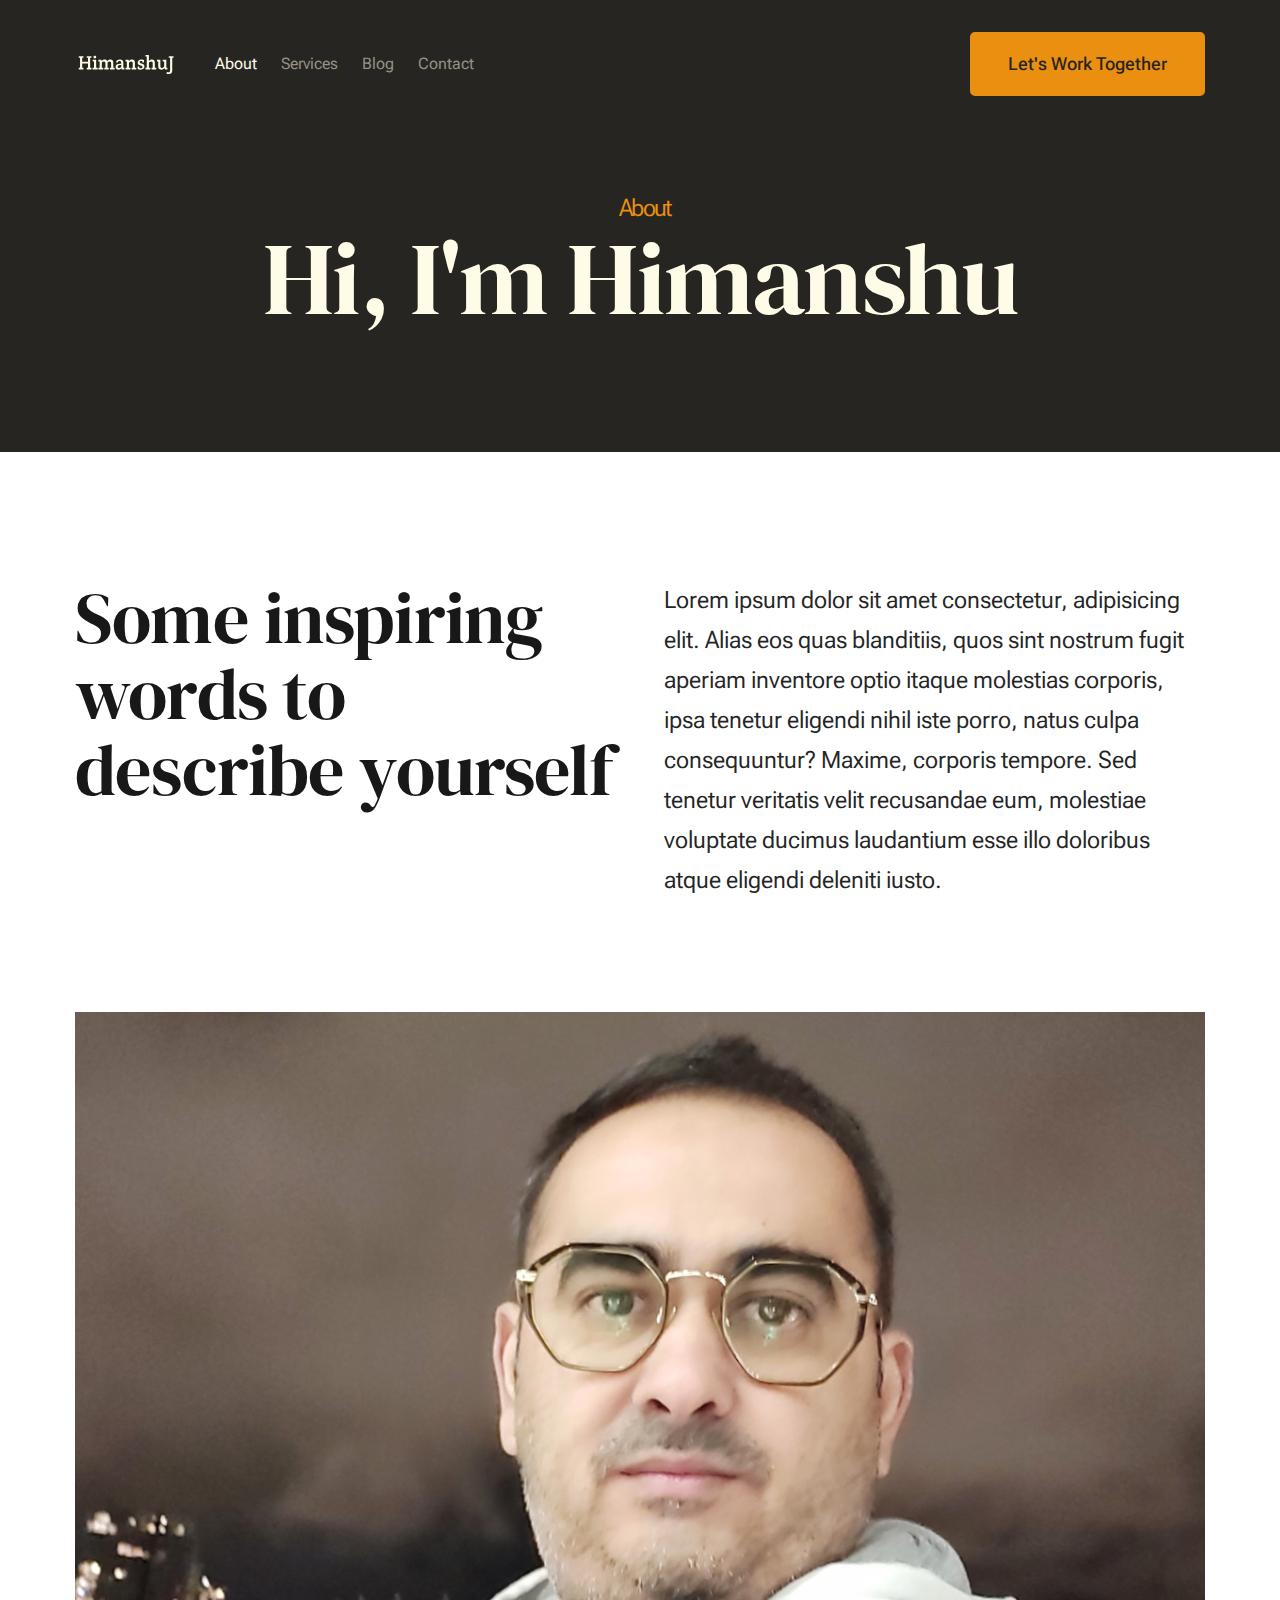
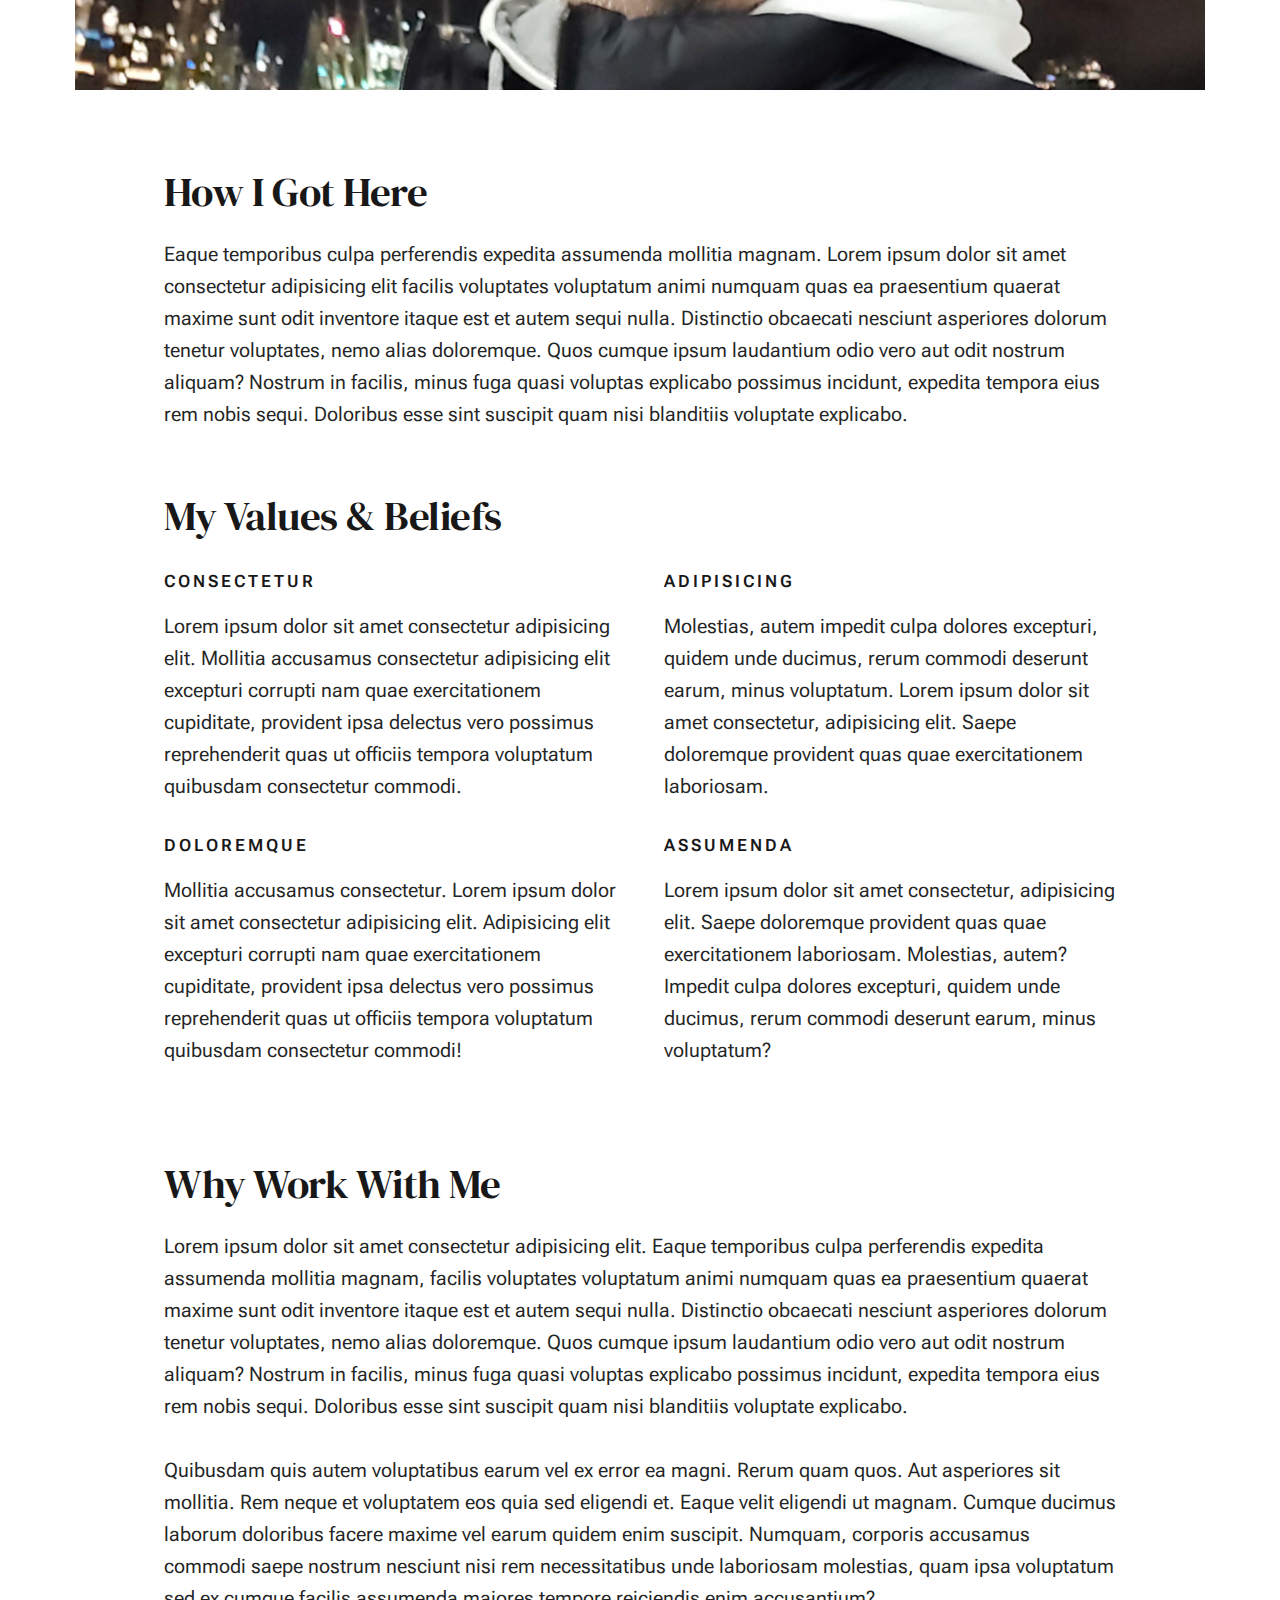
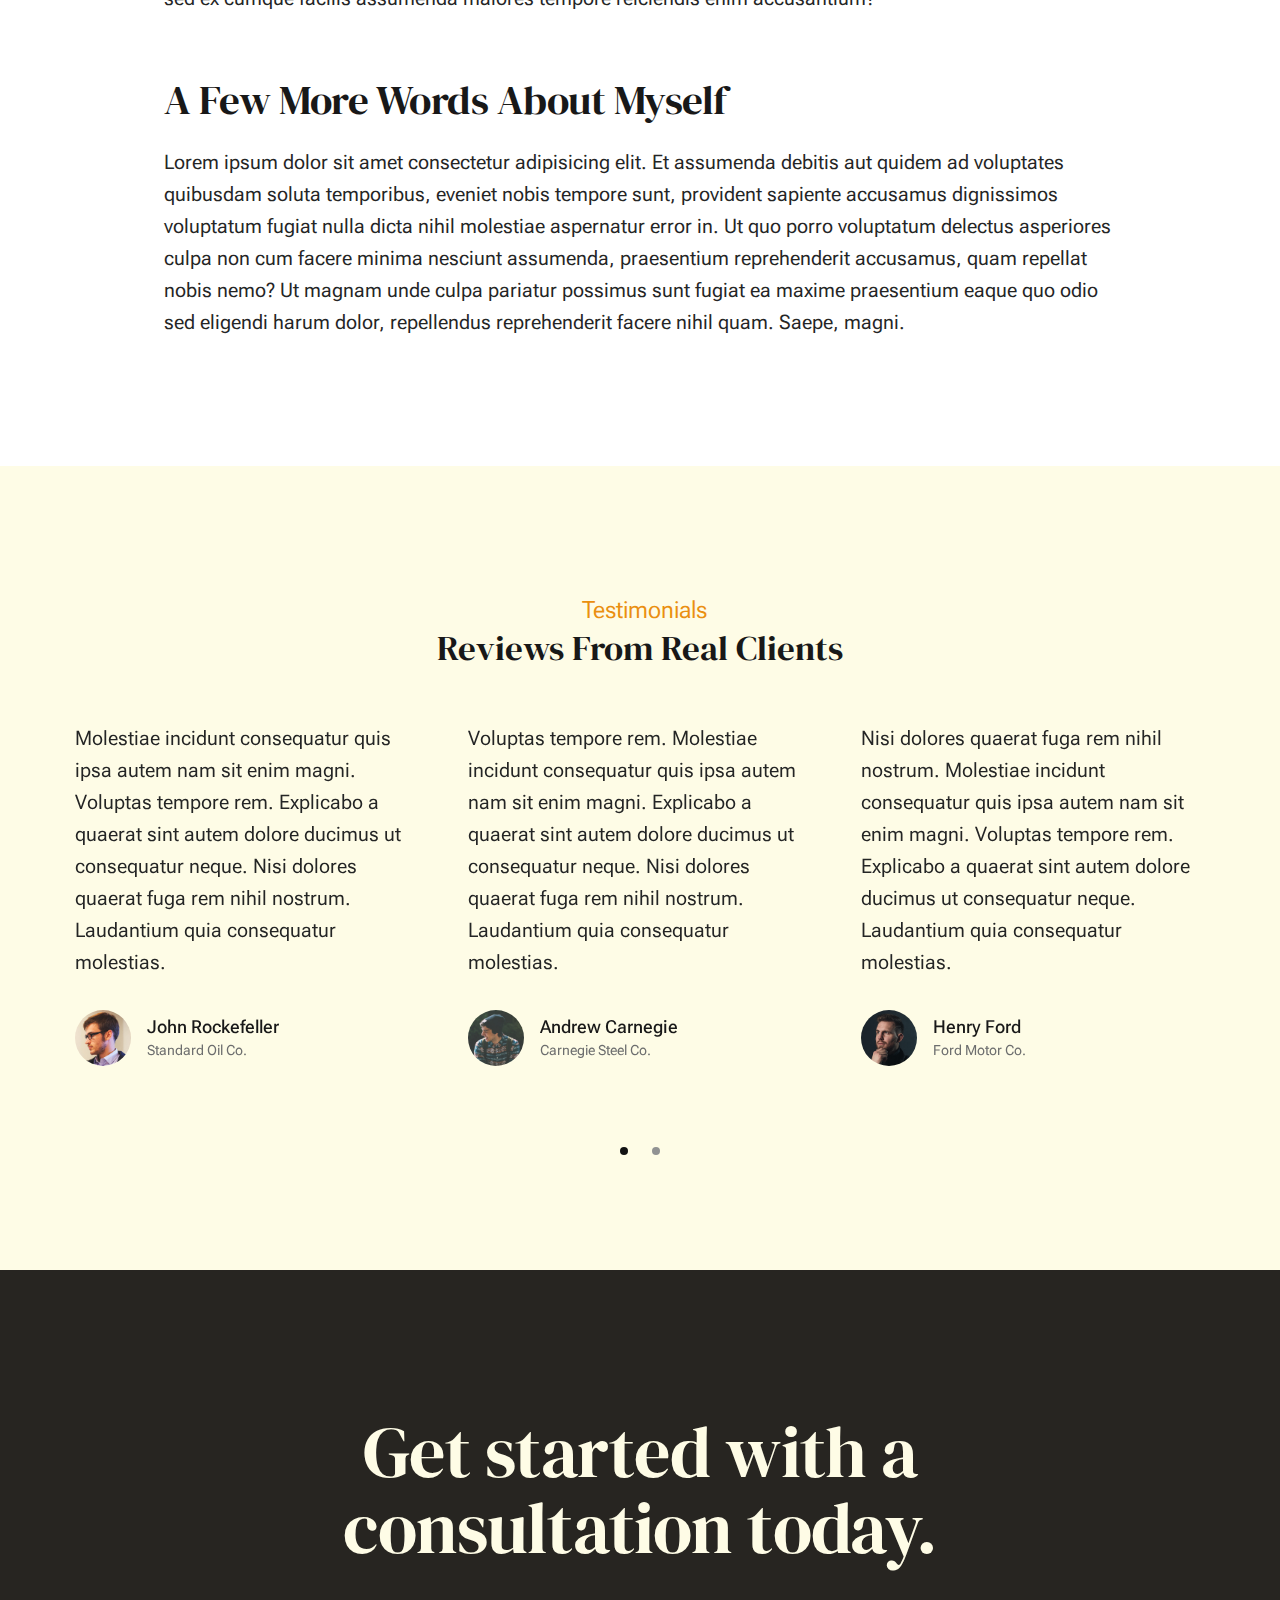
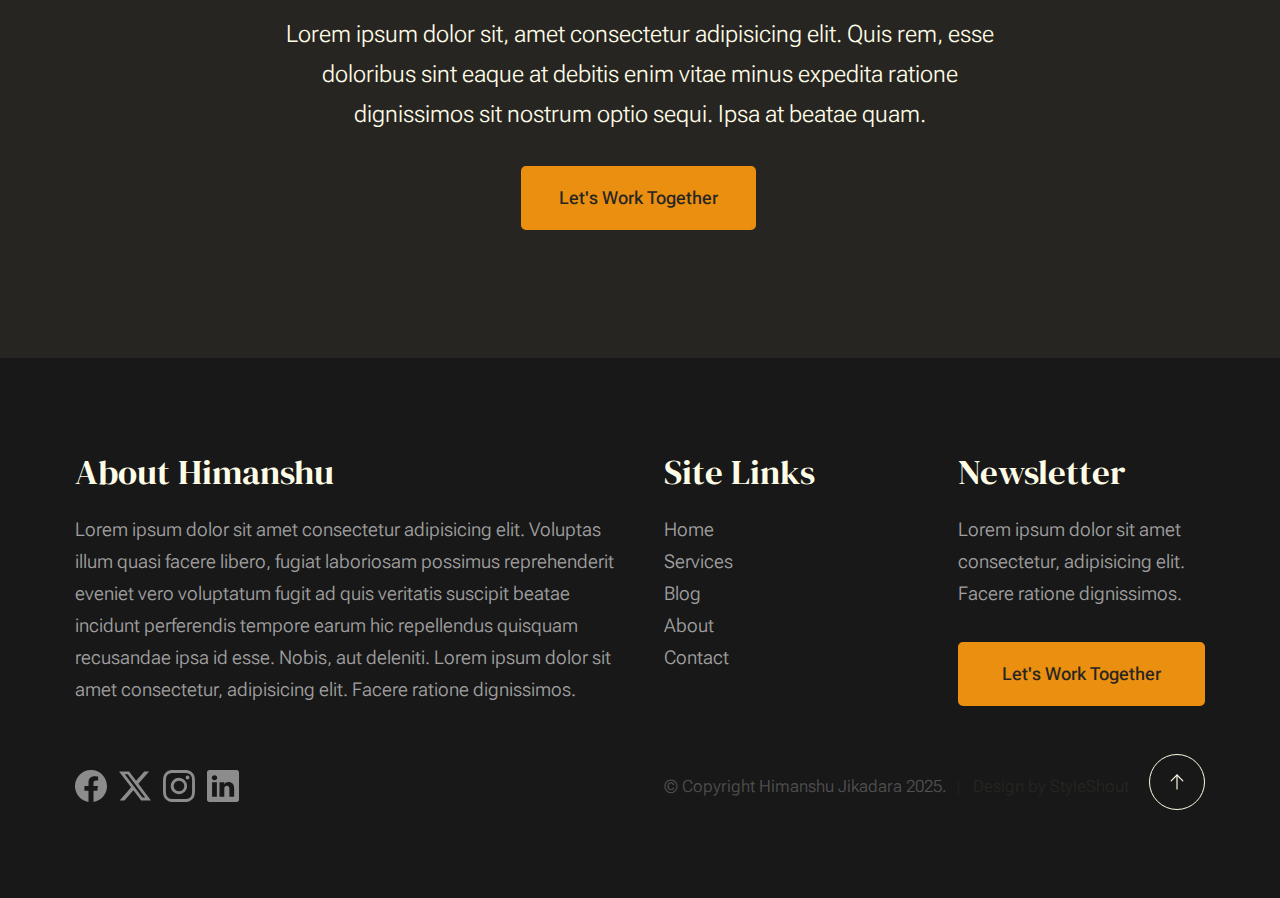
==== about.html @ 860e426c "Himanshu Jikadara Initial theme - Work in progress" ====
<!DOCTYPE html>
<html lang="en" class="no-js" >
<head>

    <!--- basic page needs
    ================================================== -->
    <meta charset="utf-8">
    <meta name="viewport" content="width=device-width, initial-scale=1">
    <title>About - Himanshu Jikadara</title>

    <script>
        document.documentElement.classList.remove('no-js');
        document.documentElement.classList.add('js');
    </script>

    <!-- CSS
    ================================================== -->
    <link rel="stylesheet" href="css/vendor.css">
    <link rel="stylesheet" href="css/styles.css">

    <!-- favicons
    ================================================== -->
    <link rel="apple-touch-icon" sizes="180x180" href="apple-touch-icon.png">
    <link rel="icon" type="image/png" sizes="32x32" href="favicon-32x32.png">
    <link rel="icon" type="image/png" sizes="16x16" href="favicon-16x16.png">
    <link rel="manifest" href="site.webmanifest">

</head>


<body id="top">


    <!-- preloader
    ================================================== -->
    <div id="preloader">
        <div id="loader" class="dots-fade">
            <div></div>
            <div></div>
            <div></div>
        </div>
    </div>


    <!-- page wrap
    ================================================== -->
    <div id="page" class="s-pagewrap">


        <!-- # site header 
        ================================================== -->
        <header class="s-header">

            <div class="row s-header__inner width-sixteen-col">

                <div class="s-header__block">
                    <div class="s-header__logo">
                        <a class="logo" href="index.html">
                            <img src="images/himanshuj-logo.svg" alt="Homepage">
                        </a>
                    </div>

                    <a class="s-header__menu-toggle" href="#0"><span>Menu</span></a>
                </div> <!-- end s-header__block -->

                <nav class="s-header__nav">
    
                    <ul class="s-header__menu-links">
                        <li class="current"><a href="about.html">About</a></li>
                        <li><a href="services.html">Services</a></li>
                        <li><a href="blog.html">Blog</a></li>
                        <li><a href="contact.html">Contact</a></li>
                    </ul> <!-- s-header__menu-links -->

                    <div class="s-header__contact">
                        <a href="contact.html" class="btn btn--primary s-header__contact-btn">Let's Work Together</a>                        
                    </div> <!-- s-header__contact -->
    
                </nav> <!-- end s-header__nav -->

            </div> <!-- end s-header__inner -->

        </header> <!-- end s-header -->


        <!-- # site main content
        ================================================== -->
        <section id="content" class="s-content">

               <section class="s-pageheader pageheader">
                    <div class="row">
                        <div class="column xl-12">
                            <h1 class="page-title">
                                <span class="page-title__small-type text-pretitle">About</span>
                                Hi, I'm Himanshu
                            </h1>
                            
                        </div>
                    </div>
               </section> <!-- end pageheader --> 

               <section class="s-pagecontent pagecontent">

                    <div class="row pageintro">
                        <div class="column xl-6 lg-12">
                            <h2 class="text-display-title">Some inspiring words to describe yourself</h2>
                        </div>
                        <div class="column xl-6 lg-12 u-flexitem-x-right">
                            <p class="lead">
                            Lorem ipsum dolor sit amet consectetur, adipisicing elit. Alias eos quas blanditiis, quos sint nostrum fugit aperiam 
                            inventore optio itaque molestias corporis, ipsa tenetur eligendi nihil iste porro, natus culpa consequuntur? Maxime, 
                            corporis tempore. Sed tenetur veritatis velit recusandae eum, molestiae voluptate ducimus laudantium esse illo 
                            doloribus atque eligendi deleniti iusto. 
                            </p>
                        </div>                       
                    </div> <!-- end pageintro -->   
                    
                    <div class="row pagemedia">
                        <d class="column xl-12">
                            <figure class="page-media">                                
                                <img src="images/thumbs/about/about-1200.jpg" 
                                     srcset="images/thumbs/about/about-2400.jpg 2400w, 
                                             images/thumbs/about/about-1200.jpg 1200w, 
                                             images/thumbs/about/about-600.jpg 600w" sizes="(max-width: 2400px) 100vw, 2400px" alt="">
                            </figure>
                        </d>
                    </div> <!-- end pagemedia -->

                    <div class="row width-narrower pagemain">
                        <div class="column xl-12"> 

                            <h2>How I Got Here</h2>
                            <p>
                            Eaque temporibus culpa perferendis expedita assumenda mollitia magnam. Lorem ipsum dolor sit amet consectetur adipisicing elit
                            facilis voluptates voluptatum animi numquam quas ea praesentium quaerat maxime sunt odit inventore itaque est et autem sequi nulla. 
                            Distinctio obcaecati nesciunt asperiores dolorum tenetur voluptates, nemo alias doloremque. Quos cumque ipsum laudantium odio vero 
                            aut odit nostrum aliquam? Nostrum in facilis, minus fuga quasi voluptas explicabo possimus incidunt, expedita tempora eius rem nobis sequi. 
                            Doloribus esse sint suscipit quam nisi blanditiis voluptate explicabo.
                            </p>

                            <h2 class="u-add-bottom">My Values & Beliefs</h2>

                            <div class="grid-list-items list-items">
                                <div class="grid-list-items__item list-items__item u-remove-bottom">
                                    <div class="list-items__item-header">
                                        <h6 class="list-items__item-small-title">Consectetur</h6>
                                    </div>
                                    <p>
                                    Lorem ipsum dolor sit amet consectetur adipisicing elit. Mollitia accusamus consectetur adipisicing elit excepturi corrupti 
                                    nam quae exercitationem cupiditate, provident ipsa delectus vero possimus reprehenderit quas ut officiis tempora voluptatum 
                                    quibusdam consectetur commodi.
                                    </p>
                                </div>
                                <div class="grid-list-items__item list-items__item u-remove-bottom">
                                    <div class="list-items__item-header">
                                        <h6 class="list-items__item-small-title">Adipisicing</h6>
                                    </div>
                                    <p> 
                                    Molestias, autem impedit culpa dolores excepturi, quidem unde ducimus, rerum commodi deserunt earum, minus voluptatum.
                                    Lorem ipsum dolor sit amet consectetur, adipisicing elit. Saepe doloremque provident quas quae exercitationem laboriosam.
                                    </p>
                                </div>
                                <div class="grid-list-items__item list-items__item u-remove-bottom">
                                    <div class="list-items__item-header">
                                        <h6 class="list-items__item-small-title">Doloremque</h6>
                                    </div>
                                    <p>
                                    Mollitia accusamus consectetur. Lorem ipsum dolor sit amet consectetur adipisicing elit. Adipisicing elit excepturi corrupti 
                                    nam quae exercitationem cupiditate, provident ipsa delectus vero possimus reprehenderit quas ut officiis tempora voluptatum 
                                    quibusdam consectetur commodi!
                                    </p>
                                </div>
                                <div class="grid-list-items__item list-items__item u-remove-bottom">
                                    <div class="list-items__item-header">
                                        <h6 class="list-items__item-small-title">Assumenda</h6>
                                    </div>
                                    <p>
                                    Lorem ipsum dolor sit amet consectetur, adipisicing elit. Saepe doloremque provident quas quae exercitationem laboriosam. 
                                    Molestias, autem? Impedit culpa dolores excepturi, quidem unde ducimus, rerum commodi deserunt earum, minus voluptatum?
                                    </p>
                                </div>
                            </div> <!--grid-list-items -->

                            <h2>Why Work With Me</h2>
                            <p>
                            Lorem ipsum dolor sit amet consectetur adipisicing elit. Eaque temporibus culpa perferendis expedita assumenda mollitia magnam, 
                            facilis voluptates voluptatum animi numquam quas ea praesentium quaerat maxime sunt odit inventore itaque est et autem sequi nulla. 
                            Distinctio obcaecati nesciunt asperiores dolorum tenetur voluptates, nemo alias doloremque. Quos cumque ipsum laudantium odio vero aut 
                            odit nostrum aliquam? Nostrum in facilis, minus fuga quasi voluptas explicabo possimus incidunt, expedita tempora eius rem nobis sequi. 
                            Doloribus esse sint suscipit quam nisi blanditiis voluptate explicabo.
                            </p>

                            <p>
                            Quibusdam quis autem voluptatibus earum vel ex error ea magni. Rerum quam quos. Aut asperiores sit mollitia. Rem neque et voluptatem 
                            eos quia sed eligendi et. Eaque velit eligendi ut magnam. Cumque ducimus laborum doloribus facere maxime vel earum quidem enim suscipit. 
                            Numquam, corporis accusamus commodi saepe nostrum nesciunt nisi rem necessitatibus unde laboriosam molestias, quam ipsa voluptatum sed 
                            ex cumque facilis assumenda maiores tempore reiciendis enim accusantium?
                            </p>                   

                            <h2>A Few More Words About Myself</h2>
                            <p>
                            Lorem ipsum dolor sit amet consectetur adipisicing elit. Et assumenda debitis aut quidem ad voluptates quibusdam soluta temporibus, 
                            eveniet nobis tempore sunt, provident sapiente accusamus dignissimos voluptatum fugiat nulla dicta nihil molestiae aspernatur error in. 
                            Ut quo porro voluptatum delectus asperiores culpa non cum facere minima nesciunt assumenda, praesentium reprehenderit accusamus, quam 
                            repellat nobis nemo? Ut magnam unde culpa pariatur possimus sunt fugiat ea maxime praesentium eaque quo odio sed eligendi harum dolor, 
                            repellendus reprehenderit facere nihil quam. Saepe, magni.
                            </p>

                        </div> <!-- end grid-block-->
                    </div> <!-- end pagemain -->

               </section> <!-- pagecontent -->

               <section class="s-testimonials">

                    <div class="s-testimonials__header row row-x-center text-center">
                        <div class="column xl-8 lg-12">
        
                            <p class="text-pretitle">
                            Testimonials
                            </p>
                            <h3>
                            Reviews From Real Clients
                            </h3>                        
        
                        </div>
                    </div> <!--end s-testimonials__header -->

                    <div class="row s-testimonials__content">
                        <div class="column xl-12 testimonials">

                            <div class="swiper-container testimonials__slider page-slider">

                                <div class="swiper-wrapper">
                                    <div class="testimonials__slide swiper-slide">
                                        <p>
                                        Molestiae incidunt consequatur quis ipsa autem nam sit enim magni. Voluptas tempore rem. 
                                        Explicabo a quaerat sint autem dolore ducimus ut consequatur neque. Nisi dolores quaerat fuga rem nihil nostrum.
                                        Laudantium quia consequatur molestias.
                                        </p>
                                        <div class="testimonials__author">
                                            <img src="images/avatars/user-01.jpg" alt="Author image" class="testimonials__avatar">
                                            <cite class="testimonials__cite">
                                                <strong>John Rockefeller</strong>
                                                <span>Standard Oil Co.</span>
                                            </cite>
                                        </div>
                                    </div>
                                    <div class="testimonials__slide swiper-slide">
                                        <p>
                                        Voluptas tempore rem. Molestiae incidunt consequatur quis ipsa autem nam sit enim magni. 
                                        Explicabo a quaerat sint autem dolore ducimus ut consequatur neque. Nisi dolores quaerat fuga rem nihil nostrum.
                                        Laudantium quia consequatur molestias.
                                        </p>
                                        <div class="testimonials__author">
                                            <img src="images/avatars/user-04.jpg" alt="Author image" class="testimonials__avatar">
                                            <cite class="testimonials__cite">
                                                <strong>Andrew Carnegie</strong>
                                                <span>Carnegie Steel Co.</span>
                                            </cite>
                                        </div>
                                    </div>
                                    <div class="testimonials__slide swiper-slide">
                                        <p>
                                        Nisi dolores quaerat fuga rem nihil nostrum. Molestiae incidunt consequatur quis ipsa autem nam sit enim magni. 
                                        Voluptas tempore rem. Explicabo a quaerat sint autem dolore ducimus ut consequatur neque. 
                                        Laudantium quia consequatur molestias.
                                        </p>
                                        <div class="testimonials__author">
                                            <img src="images/avatars/user-06.jpg" alt="Author image" class="testimonials__avatar">
                                            <cite class="testimonials__cite">
                                                <strong>Henry Ford</strong>
                                                <span>Ford Motor Co.</span>
                                            </cite>
                                        </div>
                                    </div>
                                    <div class="testimonials__slide swiper-slide">
                                        <p>
                                        Molestiae incidunt consequatur quis ipsa autem nam sit enim magni. Voluptas tempore rem. 
                                        Explicabo a quaerat sint autem dolore ducimus ut consequatur neque. Nisi dolores quaerat fuga rem nihil nostrum.
                                        Laudantium quia consequatur molestias.
                                        </p>
                                        <div class="testimonials__author">
                                            <img src="images/avatars/user-02.jpg" alt="Author image" class="testimonials__avatar">
                                            <cite class="testimonials__cite">
                                                <strong>John Morgan</strong>
                                                <span>JP Morgan & Co.</span>
                                            </cite>
                                        </div>
                                    </div> 
                                </div> <!-- end swiper-wrapper --> 

                                <div class="swiper-pagination"></div>

                            </div> <!--end testimonials__slider --> 

                        </div> <!-- testimonials -->
                    </div> <!--end s-testimonials__content -->

               </section> <!-- end s-testimonials -->

        </section> <!-- s-content-->

        <!-- # cta
        ================================================== -->
        <section id="cta" class="s-cta">

            <div class="row row-x-center text-center">
                <div class="column xl-8 lg-12">

                    <div class="s-cta__content">
                        <h2 class="text-display-title">
                        Get started with a consultation today.
                        </h2>
                        <p class="lead">
                        Lorem ipsum dolor sit, amet consectetur adipisicing elit. Quis rem, esse doloribus sint eaque at debitis enim vitae minus expedita ratione dignissimos sit nostrum optio sequi. Ipsa at beatae quam.
                        </p>
                        <a href="contact.html" class="btn btn--primary">Let's Work Together</a>
                    </div>

                </div>
            </div>

        </section> <!-- end s-cta -->


        <!-- # footer 
        ================================================== -->
        <footer class="s-footer">
            <div class="row s-footer__content">
                <div class="column xl-6 lg-6 md-12 s-footer__block s-footer__about">                    
                    <h3>About Himanshu</h3>
                    <p>
                    Lorem ipsum dolor sit amet consectetur adipisicing elit. Voluptas illum quasi facere libero, 
                    fugiat laboriosam possimus reprehenderit eveniet vero voluptatum fugit ad quis veritatis suscipit beatae 
                    incidunt perferendis tempore earum hic repellendus quisquam recusandae ipsa id esse. Nobis, aut deleniti.
                    Lorem ipsum dolor sit amet consectetur, adipisicing elit. Facere ratione dignissimos.
                    </p>               
                </div>                
                <div class="column xl-3 lg-6 md-12 s-footer__block s-footer__site-links">
                    <h3>Site Links</h3>
                    <ul class="link-list">
                        <li><a href="index.html">Home</a></li>
                        <li><a href="services.html">Services</a></li>
                        <li><a href="blog.html">Blog</a></li>
                        <li><a href="about.html">About</a></li>
                        <li><a href="contact.html">Contact</a></li>
                        
                    </ul>
                </div>
                <div class="column xl-3 lg-6 md-12 tab-12 s-footer__block s-footer__newsletter">
                    <h3>Newsletter</h3>

                    <p>
                    Lorem ipsum dolor sit amet consectetur, adipisicing elit. Facere ratione dignissimos.
                    </p>

                    <div class="subscribe-form">
                        <a target="_blank" class="btn btn--primary btn--big u-fullwidth">Let's Work Together</a>
                        <div class="mc-status"></div>
                    </div>
                </div>
            </div>    
            
            <div class="row s-footer__bottom">
                <div class="column xl-6 lg-12">
                    <ul class="s-footer__social social-list">
                        <li>
                            <a href="#0">
                                <svg xmlns="http://www.w3.org/2000/svg" width="24" height="24" viewBox="0 0 16 16" style="fill:rgba(0, 0, 0, 1);"><path d="M16 8.049c0-4.446-3.582-8.05-8-8.05C3.58 0-.002 3.603-.002 8.05c0 4.017 2.926 7.347 6.75 7.951v-5.625h-2.03V8.05H6.75V6.275c0-2.017 1.195-3.131 3.022-3.131.876 0 1.791.157 1.791.157v1.98h-1.009c-.993 0-1.303.621-1.303 1.258v1.51h2.218l-.354 2.326H9.25V16c3.824-.604 6.75-3.934 6.75-7.951"></path></svg>
                                <span class="u-screen-reader-text">Facebook</span>
                            </a>
                        </li>
                        <li>
                            <a href="#0">
                                <svg xmlns="http://www.w3.org/2000/svg" width="24" height="24" viewBox="0 0 16 16" style="fill:rgba(0, 0, 0, 1);"><path d="M12.6.75h2.454l-5.36 6.142L16 15.25h-4.937l-3.867-5.07-4.425 5.07H.316l5.733-6.57L0 .75h5.063l3.495 4.633L12.601.75Zm-.86 13.028h1.36L4.323 2.145H2.865z"></path></svg>
                                <span class="u-screen-reader-text">X</span>
                            </a>
                        </li>
                        <li>
                            <a href="#0">
                                <svg xmlns="http://www.w3.org/2000/svg" width="24" height="24" viewBox="0 0 16 16" style="fill:rgba(0, 0, 0, 1);"><path d="M8 0C5.829 0 5.556.01 4.703.048 3.85.088 3.269.222 2.76.42a3.9 3.9 0 0 0-1.417.923A3.9 3.9 0 0 0 .42 2.76C.222 3.268.087 3.85.048 4.7.01 5.555 0 5.827 0 8.001c0 2.172.01 2.444.048 3.297.04.852.174 1.433.372 1.942.205.526.478.972.923 1.417.444.445.89.719 1.416.923.51.198 1.09.333 1.942.372C5.555 15.99 5.827 16 8 16s2.444-.01 3.298-.048c.851-.04 1.434-.174 1.943-.372a3.9 3.9 0 0 0 1.416-.923c.445-.445.718-.891.923-1.417.197-.509.332-1.09.372-1.942C15.99 10.445 16 10.173 16 8s-.01-2.445-.048-3.299c-.04-.851-.175-1.433-.372-1.941a3.9 3.9 0 0 0-.923-1.417A3.9 3.9 0 0 0 13.24.42c-.51-.198-1.092-.333-1.943-.372C10.443.01 10.172 0 7.998 0zm-.717 1.442h.718c2.136 0 2.389.007 3.232.046.78.035 1.204.166 1.486.275.373.145.64.319.92.599s.453.546.598.92c.11.281.24.705.275 1.485.039.843.047 1.096.047 3.231s-.008 2.389-.047 3.232c-.035.78-.166 1.203-.275 1.485a2.5 2.5 0 0 1-.599.919c-.28.28-.546.453-.92.598-.28.11-.704.24-1.485.276-.843.038-1.096.047-3.232.047s-2.39-.009-3.233-.047c-.78-.036-1.203-.166-1.485-.276a2.5 2.5 0 0 1-.92-.598 2.5 2.5 0 0 1-.6-.92c-.109-.281-.24-.705-.275-1.485-.038-.843-.046-1.096-.046-3.233s.008-2.388.046-3.231c.036-.78.166-1.204.276-1.486.145-.373.319-.64.599-.92s.546-.453.92-.598c.282-.11.705-.24 1.485-.276.738-.034 1.024-.044 2.515-.045zm4.988 1.328a.96.96 0 1 0 0 1.92.96.96 0 0 0 0-1.92m-4.27 1.122a4.109 4.109 0 1 0 0 8.217 4.109 4.109 0 0 0 0-8.217m0 1.441a2.667 2.667 0 1 1 0 5.334 2.667 2.667 0 0 1 0-5.334"></path></svg>
                                <span class="u-screen-reader-text">Instagram</span>
                            </a>
                        </li>
                        <li>
                            <a href="#0">
                                <svg xmlns="http://www.w3.org/2000/svg" width="24" height="24" viewBox="0 0 16 16" style="fill: rgba(0, 0, 0, 1);"><path d="M0 1.146C0 .513.526 0 1.175 0h13.65C15.474 0 16 .513 16 1.146v13.708c0 .633-.526 1.146-1.175 1.146H1.175C.526 16 0 15.487 0 14.854zm4.943 12.248V6.169H2.542v7.225zm-1.2-8.212c.837 0 1.358-.554 1.358-1.248-.015-.709-.52-1.248-1.342-1.248S2.4 3.226 2.4 3.934c0 .694.521 1.248 1.327 1.248zm4.908 8.212V9.359c0-.216.016-.432.08-.586.173-.431.568-.878 1.232-.878.869 0 1.216.662 1.216 1.634v3.865h2.401V9.25c0-2.22-1.184-3.252-2.764-3.252-1.274 0-1.845.7-2.165 1.193v.025h-.016l.016-.025V6.169h-2.4c.03.678 0 7.225 0 7.225z"></path></svg>
                                <span class="u-screen-reader-text">LinkedIn</span>
                            </a>
                        </li>
                    </ul> <!-- end s-footer__social -->
                </div>
                <div class="column xl-6 lg-12">
                    <p class="ss-copyright">
                        <span>© Copyright Himanshu Jikadara 2025.</span> 
                        <span class="copyright">Design by <a target="_blank" href="https://www.styleshout.com/">StyleShout</a></span>
                    </p>
                </div>

                <div class="ss-go-top">
                    <a class="smoothscroll" title="Back to Top" href="#top">
                        <svg xmlns="http://www.w3.org/2000/svg" viewBox="0 0 24 24" width="36" height="36" fill="none" stroke="#ffffff" stroke-width="1" stroke-linecap="round" stroke-linejoin="round">&lt;!--!  Atomicons Free 1.00 by @atisalab License - https://atomicons.com/license/ (Icons: CC BY 4.0) Copyright 2021 Atomicons --&gt;<polyline points="17 11 12 6 7 11"></polyline><line x1="12" y1="18" x2="12" y2="6"></line></svg>
                    </a>
                </div> <!-- end ss-go-top -->
            </div>
            
        </footer> <!-- end s-footer -->

    </div> <!-- end page-wrap -->

    <!-- Java Script
    ================================================== -->
    <script src="js/plugins.js"></script>
    <script src="js/main.js"></script>

</body>
</html>
---- css/vendor.css ----
/* ===================================================================
 * Monica Third-party Stylesheets
 * Template Ver. 1.0.0
 * 12-13-2022
 * -------------------------------------------------------------------
 *
 * TOC:
 * # PrismJS
 * # Swiper
 *
 * ------------------------------------------------------------------- */


/* ===================================================================
 * # PrismJS 1.20.0
 *   https://prismjs.com/download.html#themes=prism-okaidia&languages=markup+css+clike+javascript+markup-templating+php 
 *   
 *   okaidia theme for JavaScript, CSS and HTML
 *   Loosely based on Monokai textmate theme by http://www.monokai.nl/
 *   @author ocodia
 * ------------------------------------------------------------------- */
code[class*=language-],
pre[class*=language-] {
  color          : #f8f8f2;
  background     : none;
  text-shadow    : 0 1px rgba(0, 0, 0, 0.3);
  font-family    : var(--font-mono);
  font-size      : calc(var(--text-size) * 0.9444);
  text-align     : left;
  white-space    : pre;
  word-spacing   : normal;
  word-break     : normal;
  word-wrap      : normal;
  line-height    : var(--vspace-1);
  -moz-tab-size  : 4;
  -o-tab-size    : 4;
  tab-size       : 4;
  -webkit-hyphens: none;
  -ms-hyphens    : none;
  hyphens        : none;
}

/* Code blocks */
pre[class*=language-] {
  padding : var(--vspace-0_5) 0 var(--vspace-1);
  margin  : var(--vspace-1) 0;
  overflow: auto;
}

:not(pre)>code[class*=language-],
pre[class*=language-] {
  background: #272822;
}

/* Inline code */
:not(pre)>code[class*=language-] {
  padding    : 0.1em;
  white-space: normal;
}

.token.comment,
.token.prolog,
.token.doctype,
.token.cdata {
  color: slategray;
}

.token.punctuation {
  color: #f8f8f2;
}

.token.namespace {
  opacity: 0.7;
}

.token.property,
.token.tag,
.token.constant,
.token.symbol,
.token.deleted {
  color: #f92672;
}

.token.boolean,
.token.number {
  color: #ae81ff;
}

.token.selector,
.token.attr-name,
.token.string,
.token.char,
.token.builtin,
.token.inserted {
  color: #a6e22e;
}

.token.operator,
.token.entity,
.token.url,
.language-css .token.string,
.style .token.string,
.token.variable {
  color: #f8f8f2;
}

.token.atrule,
.token.attr-value,
.token.function,
.token.class-name {
  color: #e6db74;
}

.token.keyword {
  color: #66d9ef;
}

.token.regex,
.token.important {
  color: #fd971f;
}

.token.important,
.token.bold {
  font-weight: bold;
}

.token.italic {
  font-style: italic;
}

.token.entity {
  cursor: help;
}



/* ===================================================================
 * # Swiper 6.4.5
 *   Most modern mobile touch slider and framework with hardware accelerated transitions
 *   https://swiperjs.com
 *
 *   Copyright 2014-2020 Vladimir Kharlampidi
 *
 *   Released under the MIT License
 *
 *   Released on: December 18, 2020
 * ------------------------------------------------------------------- */
@font-face {
  font-family: "swiper-icons";
  src        : url("data:application/font-woff;charset=utf-8;base64, [base64]//wADZ2x5ZgAAAywAAADMAAAD2MHtryVoZWFkAAABbAAAADAAAAA2E2+eoWhoZWEAAAGcAAAAHwAAACQC9gDzaG10eAAAAigAAAAZAAAArgJkABFsb2NhAAAC0AAAAFoAAABaFQAUGG1heHAAAAG8AAAAHwAAACAAcABAbmFtZQAAA/gAAAE5AAACXvFdBwlwb3N0AAAFNAAAAGIAAACE5s74hXjaY2BkYGAAYpf5Hu/j+W2+MnAzMYDAzaX6QjD6/4//Bxj5GA8AuRwMYGkAPywL13jaY2BkYGA88P8Agx4j+/8fQDYfA1AEBWgDAIB2BOoAeNpjYGRgYNBh4GdgYgABEMnIABJzYNADCQAACWgAsQB42mNgYfzCOIGBlYGB0YcxjYGBwR1Kf2WQZGhhYGBiYGVmgAFGBiQQkOaawtDAoMBQxXjg/wEGPcYDDA4wNUA2CCgwsAAAO4EL6gAAeNpj2M0gyAACqxgGNWBkZ2D4/wMA+xkDdgAAAHjaY2BgYGaAYBkGRgYQiAHyGMF8FgYHIM3DwMHABGQrMOgyWDLEM1T9/w8UBfEMgLzE////P/5//f/V/xv+r4eaAAeMbAxwIUYmIMHEgKYAYjUcsDAwsLKxc3BycfPw8jEQA/[base64]/uznmfPFBNODM2K7MTQ45YEAZqGP81AmGGcF3iPqOop0r1SPTaTbVkfUe4HXj97wYE+yNwWYxwWu4v1ugWHgo3S1XdZEVqWM7ET0cfnLGxWfkgR42o2PvWrDMBSFj/IHLaF0zKjRgdiVMwScNRAoWUoH78Y2icB/yIY09An6AH2Bdu/UB+yxopYshQiEvnvu0dURgDt8QeC8PDw7Fpji3fEA4z/PEJ6YOB5hKh4dj3EvXhxPqH/SKUY3rJ7srZ4FZnh1PMAtPhwP6fl2PMJMPDgeQ4rY8YT6Gzao0eAEA409DuggmTnFnOcSCiEiLMgxCiTI6Cq5DZUd3Qmp10vO0LaLTd2cjN4fOumlc7lUYbSQcZFkutRG7g6JKZKy0RmdLY680CDnEJ+UMkpFFe1RN7nxdVpXrC4aTtnaurOnYercZg2YVmLN/d/gczfEimrE/fs/bOuq29Zmn8tloORaXgZgGa78yO9/cnXm2BpaGvq25Dv9S4E9+5SIc9PqupJKhYFSSl47+Qcr1mYNAAAAeNptw0cKwkAAAMDZJA8Q7OUJvkLsPfZ6zFVERPy8qHh2YER+3i/BP83vIBLLySsoKimrqKqpa2hp6+jq6RsYGhmbmJqZSy0sraxtbO3sHRydnEMU4uR6yx7JJXveP7WrDycAAAAAAAH//wACeNpjYGRgYOABYhkgZgJCZgZNBkYGLQZtIJsFLMYAAAw3ALgAeNolizEKgDAQBCchRbC2sFER0YD6qVQiBCv/H9ezGI6Z5XBAw8CBK/m5iQQVauVbXLnOrMZv2oLdKFa8Pjuru2hJzGabmOSLzNMzvutpB3N42mNgZGBg4GKQYzBhYMxJLMlj4GBgAYow/P/PAJJhLM6sSoWKfWCAAwDAjgbRAAB42mNgYGBkAIIbCZo5IPrmUn0hGA0AO8EFTQAA") format("woff");
  font-weight: 400;
  font-style : normal;
}

:root {
  --swiper-theme-color: #007aff;
}

.swiper-container {
  margin-left : auto;
  margin-right: auto;
  position    : relative;
  overflow    : hidden;
  list-style  : none;
  padding     : 0;
  /* Fix of Webkit flickering */
  z-index     : 1;
}

.swiper-container-vertical>.swiper-wrapper {
  flex-direction: column;
}

.swiper-wrapper {
  position           : relative;
  width              : 100%;
  height             : 100%;
  z-index            : 1;
  display            : flex;
  transition-property: transform;
  box-sizing         : content-box;
}

.swiper-container-android .swiper-slide,
.swiper-wrapper {
  transform: translate3d(0px, 0, 0);
}

.swiper-container-multirow>.swiper-wrapper {
  flex-wrap: wrap;
}

.swiper-container-multirow-column>.swiper-wrapper {
  flex-wrap     : wrap;
  flex-direction: column;
}

.swiper-container-free-mode>.swiper-wrapper {
  transition-timing-function: ease-out;
  margin                    : 0 auto;
}

.swiper-slide {
  flex-shrink        : 0;
  width              : 100%;
  height             : 100%;
  position           : relative;
  transition-property: transform;
}

.swiper-slide-invisible-blank {
  visibility: hidden;
}

/* Auto Height */
.swiper-container-autoheight,
.swiper-container-autoheight .swiper-slide {
  height: auto;
}

.swiper-container-autoheight .swiper-wrapper {
  align-items        : flex-start;
  transition-property: transform, height;
}

/* 3D Effects */
.swiper-container-3d {
  perspective: 1200px;
}

.swiper-container-3d .swiper-wrapper,
.swiper-container-3d .swiper-slide,
.swiper-container-3d .swiper-slide-shadow-left,
.swiper-container-3d .swiper-slide-shadow-right,
.swiper-container-3d .swiper-slide-shadow-top,
.swiper-container-3d .swiper-slide-shadow-bottom,
.swiper-container-3d .swiper-cube-shadow {
  transform-style: preserve-3d;
}

.swiper-container-3d .swiper-slide-shadow-left,
.swiper-container-3d .swiper-slide-shadow-right,
.swiper-container-3d .swiper-slide-shadow-top,
.swiper-container-3d .swiper-slide-shadow-bottom {
  position      : absolute;
  left          : 0;
  top           : 0;
  width         : 100%;
  height        : 100%;
  pointer-events: none;
  z-index       : 10;
}

.swiper-container-3d .swiper-slide-shadow-left {
  background-image: linear-gradient(to left, rgba(0, 0, 0, 0.5), rgba(0, 0, 0, 0));
}

.swiper-container-3d .swiper-slide-shadow-right {
  background-image: linear-gradient(to right, rgba(0, 0, 0, 0.5), rgba(0, 0, 0, 0));
}

.swiper-container-3d .swiper-slide-shadow-top {
  background-image: linear-gradient(to top, rgba(0, 0, 0, 0.5), rgba(0, 0, 0, 0));
}

.swiper-container-3d .swiper-slide-shadow-bottom {
  background-image: linear-gradient(to bottom, rgba(0, 0, 0, 0.5), rgba(0, 0, 0, 0));
}

/* CSS Mode */
.swiper-container-css-mode>.swiper-wrapper {
  overflow          : auto;
  scrollbar-width   : none;
  /* For Firefox */
  -ms-overflow-style: none;
  /* For Internet Explorer and Edge */
}

.swiper-container-css-mode>.swiper-wrapper::-webkit-scrollbar {
  display: none;
}

.swiper-container-css-mode>.swiper-wrapper>.swiper-slide {
  scroll-snap-align: start start;
}

.swiper-container-horizontal.swiper-container-css-mode>.swiper-wrapper {
  -ms-scroll-snap-type: x mandatory;
  scroll-snap-type    : x mandatory;
}

.swiper-container-vertical.swiper-container-css-mode>.swiper-wrapper {
  -ms-scroll-snap-type: y mandatory;
  scroll-snap-type    : y mandatory;
}

:root {
  --swiper-navigation-size   : 44px;
  /*
    --swiper-navigation-color: var(--swiper-theme-color);
    */
}

.swiper-button-prev,
.swiper-button-next {
  position       : absolute;
  top            : 50%;
  width          : calc(var(--swiper-navigation-size) / 44 * 27);
  height         : var(--swiper-navigation-size);
  margin-top     : calc(-1 * var(--swiper-navigation-size) / 2);
  z-index        : 10;
  cursor         : pointer;
  display        : flex;
  align-items    : center;
  justify-content: center;
  color          : var(--swiper-navigation-color, var(--swiper-theme-color));
}

.swiper-button-prev.swiper-button-disabled,
.swiper-button-next.swiper-button-disabled {
  opacity       : 0.35;
  cursor        : auto;
  pointer-events: none;
}

.swiper-button-prev:after,
.swiper-button-next:after {
  font-family   : swiper-icons;
  font-size     : var(--swiper-navigation-size);
  text-transform: none !important;
  letter-spacing: 0;
  text-transform: none;
  font-variant  : initial;
  line-height   : 1;
}

.swiper-button-prev,
.swiper-container-rtl .swiper-button-next {
  left : 10px;
  right: auto;
}

.swiper-button-prev:after,
.swiper-container-rtl .swiper-button-next:after {
  content: "prev";
}

.swiper-button-next,
.swiper-container-rtl .swiper-button-prev {
  right: 10px;
  left : auto;
}

.swiper-button-next:after,
.swiper-container-rtl .swiper-button-prev:after {
  content: "next";
}

.swiper-button-prev.swiper-button-white,
.swiper-button-next.swiper-button-white {
  --swiper-navigation-color: #ffffff;
}

.swiper-button-prev.swiper-button-black,
.swiper-button-next.swiper-button-black {
  --swiper-navigation-color: #000000;
}

.swiper-button-lock {
  display: none;
}


.swiper-pagination {
  position  : absolute;
  text-align: center;
  transition: 300ms opacity;
  transform : translate3d(0, 0, 0);
  z-index   : 10;
}

.swiper-pagination.swiper-pagination-hidden {
  opacity: 0;
}

/* Common Styles */
.swiper-pagination-fraction,
.swiper-pagination-custom,
.swiper-container-horizontal>.swiper-pagination-bullets {
  bottom: 10px;
  left  : 0;
  width : 100%;
}

/* Bullets */
.swiper-pagination-bullets-dynamic {
  overflow : hidden;
  font-size: 0;
}

.swiper-pagination-bullets-dynamic .swiper-pagination-bullet {
  transform: scale(0.33);
  position : relative;
}

.swiper-pagination-bullets-dynamic .swiper-pagination-bullet-active {
  transform: scale(1);
}

.swiper-pagination-bullets-dynamic .swiper-pagination-bullet-active-main {
  transform: scale(1);
}

.swiper-pagination-bullets-dynamic .swiper-pagination-bullet-active-prev {
  transform: scale(0.66);
}

.swiper-pagination-bullets-dynamic .swiper-pagination-bullet-active-prev-prev {
  transform: scale(0.33);
}

.swiper-pagination-bullets-dynamic .swiper-pagination-bullet-active-next {
  transform: scale(0.66);
}

.swiper-pagination-bullets-dynamic .swiper-pagination-bullet-active-next-next {
  transform: scale(0.33);
}

.swiper-pagination-bullet {
  width        : 8px;
  height       : 8px;
  display      : inline-block;
  border-radius: 100%;
  background   : #000;
  opacity      : 0.2;
}

button.swiper-pagination-bullet {
  border            : none;
  margin            : 0;
  padding           : 0;
  box-shadow        : none;
  -webkit-appearance: none;
  -moz-appearance   : none;
  appearance        : none;
}

.swiper-pagination-clickable .swiper-pagination-bullet {
  cursor: pointer;
}

.swiper-pagination-bullet-active {
  opacity   : 1;
  background: var(--swiper-pagination-color, var(--swiper-theme-color));
}

.swiper-container-vertical>.swiper-pagination-bullets {
  right    : 10px;
  top      : 50%;
  transform: translate3d(0px, -50%, 0);
}

.swiper-container-vertical>.swiper-pagination-bullets .swiper-pagination-bullet {
  margin : 6px 0;
  display: block;
}

.swiper-container-vertical>.swiper-pagination-bullets.swiper-pagination-bullets-dynamic {
  top      : 50%;
  transform: translateY(-50%);
  width    : 8px;
}

.swiper-container-vertical>.swiper-pagination-bullets.swiper-pagination-bullets-dynamic .swiper-pagination-bullet {
  display   : inline-block;
  transition: 200ms transform, 200ms top;
}

.swiper-container-horizontal>.swiper-pagination-bullets .swiper-pagination-bullet {
  margin: 0 4px;
}

.swiper-container-horizontal>.swiper-pagination-bullets.swiper-pagination-bullets-dynamic {
  left       : 50%;
  transform  : translateX(-50%);
  white-space: nowrap;
}

.swiper-container-horizontal>.swiper-pagination-bullets.swiper-pagination-bullets-dynamic .swiper-pagination-bullet {
  transition: 200ms transform, 200ms left;
}

.swiper-container-horizontal.swiper-container-rtl>.swiper-pagination-bullets-dynamic .swiper-pagination-bullet {
  transition: 200ms transform, 200ms right;
}

/* Progress */
.swiper-pagination-progressbar {
  background: rgba(0, 0, 0, 0.25);
  position  : absolute;
}

.swiper-pagination-progressbar .swiper-pagination-progressbar-fill {
  background      : var(--swiper-pagination-color, var(--swiper-theme-color));
  position        : absolute;
  left            : 0;
  top             : 0;
  width           : 100%;
  height          : 100%;
  transform       : scale(0);
  transform-origin: left top;
}

.swiper-container-rtl .swiper-pagination-progressbar .swiper-pagination-progressbar-fill {
  transform-origin: right top;
}

.swiper-container-horizontal>.swiper-pagination-progressbar,
.swiper-container-vertical>.swiper-pagination-progressbar.swiper-pagination-progressbar-opposite {
  width : 100%;
  height: 4px;
  left  : 0;
  top   : 0;
}

.swiper-container-vertical>.swiper-pagination-progressbar,
.swiper-container-horizontal>.swiper-pagination-progressbar.swiper-pagination-progressbar-opposite {
  width : 4px;
  height: 100%;
  left  : 0;
  top   : 0;
}

.swiper-pagination-white {
  --swiper-pagination-color: #ffffff;
}

.swiper-pagination-black {
  --swiper-pagination-color: #000000;
}

.swiper-pagination-lock {
  display: none;
}

/* Scrollbar */
.swiper-scrollbar {
  border-radius   : 10px;
  position        : relative;
  touch-action: none;
  -ms-touch-action: none;
  background      : rgba(0, 0, 0, 0.1);
}

.swiper-container-horizontal>.swiper-scrollbar {
  position: absolute;
  left    : 1%;
  bottom  : 3px;
  z-index : 50;
  height  : 5px;
  width   : 98%;
}

.swiper-container-vertical>.swiper-scrollbar {
  position: absolute;
  right   : 3px;
  top     : 1%;
  z-index : 50;
  width   : 5px;
  height  : 98%;
}

.swiper-scrollbar-drag {
  height       : 100%;
  width        : 100%;
  position     : relative;
  background   : rgba(0, 0, 0, 0.5);
  border-radius: 10px;
  left         : 0;
  top          : 0;
}

.swiper-scrollbar-cursor-drag {
  cursor: move;
}

.swiper-scrollbar-lock {
  display: none;
}

.swiper-zoom-container {
  width          : 100%;
  height         : 100%;
  display        : flex;
  justify-content: center;
  align-items    : center;
  text-align     : center;
}

.swiper-zoom-container>img,
.swiper-zoom-container>svg,
.swiper-zoom-container>canvas {
  max-width    : 100%;
  max-height   : 100%;
  -o-object-fit: contain;
  object-fit   : contain;
}

.swiper-slide-zoomed {
  cursor: move;
}

/* Preloader */

.swiper-lazy-preloader {
  width            : 42px;
  height           : 42px;
  position         : absolute;
  left             : 50%;
  top              : 50%;
  margin-left      : -21px;
  margin-top       : -21px;
  z-index          : 10;
  transform-origin : 50%;
  -webkit-animation: swiper-preloader-spin 1s infinite linear;
  animation        : swiper-preloader-spin 1s infinite linear;
  box-sizing       : border-box;
  border           : 4px solid var(--swiper-preloader-color, var(--swiper-theme-color));
  border-radius    : 50%;
  border-top-color : transparent;
}

.swiper-lazy-preloader-white {
  --swiper-preloader-color: #fff;
}

.swiper-lazy-preloader-black {
  --swiper-preloader-color: #000;
}

@-webkit-keyframes swiper-preloader-spin {
  100% {
    transform: rotate(360deg);
  }
}

@keyframes swiper-preloader-spin {
  100% {
    transform: rotate(360deg);
  }
}

/* a11y */
.swiper-container .swiper-notification {
  position      : absolute;
  left          : 0;
  top           : 0;
  pointer-events: none;
  opacity       : 0;
  z-index       : -1000;
}

.swiper-container-fade.swiper-container-free-mode .swiper-slide {
  transition-timing-function: ease-out;
}

.swiper-container-fade .swiper-slide {
  pointer-events     : none;
  transition-property: opacity;
}

.swiper-container-fade .swiper-slide .swiper-slide {
  pointer-events: none;
}

.swiper-container-fade .swiper-slide-active,
.swiper-container-fade .swiper-slide-active .swiper-slide-active {
  pointer-events: auto;
}

.swiper-container-cube {
  overflow: visible;
}

.swiper-container-cube .swiper-slide {
  pointer-events             : none;
  -webkit-backface-visibility: hidden;
  backface-visibility        : hidden;
  z-index                    : 1;
  visibility                 : hidden;
  transform-origin           : 0 0;
  width                      : 100%;
  height                     : 100%;
}

.swiper-container-cube .swiper-slide .swiper-slide {
  pointer-events: none;
}

.swiper-container-cube.swiper-container-rtl .swiper-slide {
  transform-origin: 100% 0;
}

.swiper-container-cube .swiper-slide-active,
.swiper-container-cube .swiper-slide-active .swiper-slide-active {
  pointer-events: auto;
}

.swiper-container-cube .swiper-slide-active,
.swiper-container-cube .swiper-slide-next,
.swiper-container-cube .swiper-slide-prev,
.swiper-container-cube .swiper-slide-next+.swiper-slide {
  pointer-events: auto;
  visibility    : visible;
}

.swiper-container-cube .swiper-slide-shadow-top,
.swiper-container-cube .swiper-slide-shadow-bottom,
.swiper-container-cube .swiper-slide-shadow-left,
.swiper-container-cube .swiper-slide-shadow-right {
  z-index                    : 0;
  -webkit-backface-visibility: hidden;
  backface-visibility        : hidden;
}

.swiper-container-cube .swiper-cube-shadow {
  position  : absolute;
  left      : 0;
  bottom    : 0px;
  width     : 100%;
  height    : 100%;
  background: #000;
  opacity   : 0.6;
  filter    : blur(50px);
  z-index   : 0;
}

.swiper-container-flip {
  overflow: visible;
}

.swiper-container-flip .swiper-slide {
  pointer-events             : none;
  -webkit-backface-visibility: hidden;
  backface-visibility        : hidden;
  z-index                    : 1;
}

.swiper-container-flip .swiper-slide .swiper-slide {
  pointer-events: none;
}

.swiper-container-flip .swiper-slide-active,
.swiper-container-flip .swiper-slide-active .swiper-slide-active {
  pointer-events: auto;
}

.swiper-container-flip .swiper-slide-shadow-top,
.swiper-container-flip .swiper-slide-shadow-bottom,
.swiper-container-flip .swiper-slide-shadow-left,
.swiper-container-flip .swiper-slide-shadow-right {
  z-index                    : 0;
  -webkit-backface-visibility: hidden;
  backface-visibility        : hidden;
}
---- css/styles.css ----
@charset "UTF-8";
/* =================================================================== 
 * Monica Main Stylesheet
 * Template Ver. 1.0.0
 * 12-13-2022
 * ------------------------------------------------------------------
 *
 * TOC:
 * # SETTINGS
 *		## fonts
 *    	## colors
 *	  	## spacing and typescale
 *		## grid variables
 * # CSS RESET
 * # GRID
 *		## extra large devices
 *		## large devices
 *		## medium devices 
 *		## tablet devices
 *		## mobile devices
 *		## small mobile devices
 *		## additional column stackpoints 
 * # BASE SETUP
 * # UTILITY CLASSES
 * # TYPOGRAPHY 
 *		## additional typography & helper classes
 *		## lists
 *		## media 
 *		## spacing
 * # PRELOADER
 *		## page loaded
 * # FORM 
 *		## style placeholder text
 *		## change autocomplete styles in Chrome
 * # BUTTONS
 * # TABLE
 * # COMPONENTS
 *		## pagination 
 *		## alert box 
 *		## skillbars
 *		## stats tabs
 * # PROJECT-WIDE SHARED STYLES
 *		## list items
 *		## social list
 *		## blog card
 *		## testimonials
 *		## swiper overrides
 * # GRID-BASED LAYOUTS
 *		## grid block
 *		## list grid
 * # PAGE WRAP
 * # SITE HEADER
 *		## logo
 *		## main navigation
 *		## mobile menu toggle
 * # PAGEHEADER & PAGECONTENT
 * # INTRO
 *		## intro content
 *		## intro scroll down
 *		## intro transitions
 * # ABOUT
 * # EXPERTISE
 * # CLIENTS
 *		## clients list
 * # CTA
 * # BLOG
 * # FOOTER
 *		## newsletter
 *		## copyright
 *		## go top
 * # BLOG STYLES 
 * # PAGE STYLES 
 *		## services page
 *		## contact page
 *
 * ------------------------------------------------------------------ */


/* ===================================================================
 * # SETTINGS
 *
 *
 * ------------------------------------------------------------------- */

/* ------------------------------------------------------------------- 
 * ## fonts 
 * ------------------------------------------------------------------- */
@import url("https://fonts.googleapis.com/css2?family=DM+Serif+Display&family=Roboto+Flex:opsz,wght@8..144,300;8..144,400;8..144,500;8..144,600&display=swap");

:root {
	--font-1: "Roboto Flex", sans-serif;
	--font-2: "DM Serif Display", Serif;

  /* monospace
   */
	--font-mono: Consolas, "Andale Mono", Courier, "Courier New", monospace;
}

/* ------------------------------------------------------------------- 
 * ## colors
 * ------------------------------------------------------------------- */
:root {
  /* color-1(#EA9010)
   * color-2(#3D3B34)
   * color-3(#FEFBE4)
   */
	--color-1: hsla(35, 87%, 49%, 1);
	--color-2: hsla(48, 8%, 22%, 1);
	--color-3: hsla(54, 93%, 95%, 1);

  /* theme color variations
   */
	--color-1-lightest             : hsla(35, 87%, 96%, 1);
	--color-1-lighter              : hsla(35, 87%, 69%, 1);
	--color-1-light                : hsla(35, 87%, 59%, 1);
	--color-1-dark                 : hsla(35, 87%, 39%, 1);
	--color-1-darker               : hsla(35, 87%, 29%, 1);
	--color-1-darkest              : hsla(35, 87%, 10%, 1);

	--color-2-lightest             : hsla(48, 8%, 55%, 1);
	--color-2-lighter              : hsla(48, 8%, 42%, 1);
	--color-2-light                : hsla(48, 8%, 32%, 1);
	--color-2-dark                 : hsla(48, 8%, 14%, 1);
	--color-2-darker               : hsla(48, 8%, 2%, 1);
	
	--color-3-light                : hsla(54, 93%, 100%, 1);
	--color-3-dark                 : hsla(54, 93%, 85%, 1);
	--color-3-darker               : hsla(54, 93%, 75%, 1);

  /* feedback colors
   * color-error(#ffd1d2), color-success(#c8e675), 
   * color-info(#d7ecfb), color-notice(#fff099)
   */
	--color-error                  : hsla(359, 100%, 91%, 1);
	--color-success                : hsla(76, 69%, 68%, 1);
	--color-info                   : hsla(205, 82%, 91%, 1);
	--color-notice                 : hsla(51, 100%, 80%, 1);
	--color-error-content          : hsla(359, 50%, 50%, 1);
	--color-success-content        : hsla(76, 29%, 28%, 1);
	--color-info-content           : hsla(205, 32%, 31%, 1);
	--color-notice-content         : hsla(51, 30%, 30%, 1);

  /* shades 
   * generated using 
   * Tint & Shade Generator 
   * (https                     ://maketintsandshades.com/)
   */
	--color-black                  : #000000;
	--color-gray-19                : #121212;
	--color-gray-18                : #242525;
	--color-gray-17                : #363737;
	--color-gray-16                : #484949;
	--color-gray-15                : #5b5c5c;
	--color-gray-14                : #6d6e6e;
	--color-gray-13                : #7f8080;
	--color-gray-12                : #919292;
	--color-gray-11                : #a3a5a5;
	--color-gray-10                : #b5b7b7;
	--color-gray-9                 : #bcbebe;
	--color-gray-8                 : #c4c5c5;
	--color-gray-7                 : #cbcdcd;
	--color-gray-6                 : #d3d4d4;
	--color-gray-5                 : #dadbdb;
	--color-gray-4                 : #e1e2e2;
	--color-gray-3                 : #e9e9e9;
	--color-gray-2                 : #f0f1f1;
	--color-gray-1                 : #f8f8f8;
	--color-white                  : #ffffff;

  /* text
   */
	--color-text                   : var(--color-gray-18);
	--color-text-dark              : #181818;
	--color-text-light             : var(--color-gray-14);
	--color-placeholder            : var(--color-gray-12);

  /* link
   */
	--color-link                   : var(--color-1);
	--color-link-hover             : var(--color-2-lighter);
	--color-link-active            : var(--color-2-lighter);

  /* buttons
   */
	--color-btn                    : var(--color-gray-4);
	--color-btn-text               : var(--color-text);
	--color-btn-hover              : var(--color-gray-5);
	--color-btn-hover-text         : var(--color-text);
	--color-btn-primary            : var(--color-1);
	--color-btn-primary-text       : var(--color-2-dark);
	--color-btn-primary-hover      : var(--color-1-light);
	--color-btn-primary-hover-text : var(--color-2-dark);
	--color-btn-stroke             : var(--color-text-dark);
	--color-btn-stroke-text        : var(--color-text-dark);
	--color-btn-stroke-hover       : var(--color-text-dark);
	--color-btn-stroke-hover-text  : var(--color-white);

  /* preloader
   */
	--color-preloader-bg           : var(--color-2-dark);
	--color-loader                 : var(--color-white);
	--color-loader-light           : var(--color-2-light);

  /* others
   */
	--color-body                   : white;
	--color-border                 : rgba(0, 0, 0, .1);
	--border-radius                : 5px;
}

/* ------------------------------------------------------------------- 
 * ## spacing and typescale
 * ------------------------------------------------------------------- */
:root {
  /* spacing
   * base font size: 20px 
   * vertical space unit : 32px
   */
	--base-size        : 62.5%;
	--multiplier       : 1;
	--base-font-size   : calc(2rem * var(--multiplier));
	--space            : calc(3.2rem * var(--multiplier));

  /* vertical spacing 
   */
	--vspace-0_125     : calc(0.125 * var(--space));
	--vspace-0_25      : calc(0.25 * var(--space));
	--vspace-0_375     : calc(0.375 * var(--space));
	--vspace-0_5       : calc(0.5 * var(--space));
	--vspace-0_625     : calc(0.625 * var(--space));
	--vspace-0_75      : calc(0.75 * var(--space));
	--vspace-0_875     : calc(0.875 * var(--space));
	--vspace-1         : calc(var(--space));
	--vspace-1_25      : calc(1.25 * var(--space));
	--vspace-1_5       : calc(1.5 * var(--space));
	--vspace-1_75      : calc(1.75 * var(--space));
	--vspace-2         : calc(2 * var(--space));
	--vspace-2_5       : calc(2.5 * var(--space));
	--vspace-3         : calc(3 * var(--space));
	--vspace-3_5       : calc(3.5 * var(--space));
	--vspace-4         : calc(4 * var(--space));
	--vspace-4_5       : calc(4.5 * var(--space));
	--vspace-5         : calc(5 * var(--space));
	--vspace-5_5       : calc(5.5 * var(--space));
	--vspace-6         : calc(6 * var(--space));
	--vspace-6_5       : calc(6.5 * var(--space));
	--vspace-7         : calc(7 * var(--space));
	--vspace-7_5       : calc(7.5 * var(--space));
	--vspace-8         : calc(8 * var(--space));
	--vspace-8_5       : calc(8.5 * var(--space));
	--vspace-9         : calc(9 * var(--space));
	--vspace-9_5       : calc(9.5 * var(--space));
	--vspace-10        : calc(10 * var(--space));

  /* type scale
   * ratio 1        :2 | base: 20px
   * -------------------------------------------------------
   *
   * --text-huge-3    = (148.60px)
   * --text-huge-2    = (123.83px)
   * --text-huge-1    = (103.20px)
   * --text-display-3 = (86.00px)
   * --text-display-2 = (71.66px)
   * --text-display-1 = (59.72px)
   * --text-xxxl      = (49.77px)
   * --text-xxl       = (41.47px)
   * --text-xl        = (34.56px)
   * --text-lg        = (28.80px)
   * --text-md        = (24.00px)
   * --text-size      = (20.00px) BASE
   * --text-sm        = (16.67px)
   * --text-xs        = (13.89px)
   *
   * ---------------------------------------------------------
   */
	--text-scale-ratio : 1.2;
	--text-size        : var(--base-font-size);
	--text-xs          : calc((var(--text-size) / var(--text-scale-ratio)) / var(--text-scale-ratio));
	--text-sm          : calc(var(--text-xs) * var(--text-scale-ratio));
	--text-md          : calc(var(--text-sm) * var(--text-scale-ratio) * var(--text-scale-ratio));
	--text-lg          : calc(var(--text-md) * var(--text-scale-ratio));
	--text-xl          : calc(var(--text-lg) * var(--text-scale-ratio));
	--text-xxl         : calc(var(--text-xl) * var(--text-scale-ratio));
	--text-xxxl        : calc(var(--text-xxl) * var(--text-scale-ratio));
	--text-display-1   : calc(var(--text-xxxl) * var(--text-scale-ratio));
	--text-display-2   : calc(var(--text-display-1) * var(--text-scale-ratio));
	--text-display-3   : calc(var(--text-display-2) * var(--text-scale-ratio));
	--text-huge-1      : calc(var(--text-display-3) * var(--text-scale-ratio));
	--text-huge-2      : calc(var(--text-huge-1) * var(--text-scale-ratio));
	--text-huge-3      : calc(var(--text-huge-2) * var(--text-scale-ratio));

  /* default button height
   */
	--vspace-btn       : var(--vspace-2);
}

/* on mobile devices below 600px, change the value of '--multiplier' 
 * to adjust the values of base font size and vertical space unit.
 */
@media screen and (max-width: 600px) {
	:root {
		--multiplier: .9375;
	}
}

/* ------------------------------------------------------------------- 
 * ## grid variables
 * ------------------------------------------------------------------- */
:root {
  
  /* widths for rows and containers
   */
	--width-sixteen-cols: 1760px;
	--width-default     : 1320px;
	--width-wide        : 1600px;
	--width-wider       : 1800px;
	--width-narrow      : 1200px;
	--width-narrower    : 1000px;
	--width-narrowest   : 800px;
	--width-full        : 100%;
	--width-grid-max    : var(--width-default);

  /* gutter
   */
	--gutter            : 2.4rem;
}

/* on large screen devices
 */
@media screen and (max-width: 1000px) {
	:root {
		--gutter: 2.2rem;
	}
}

/* on small devices
 */
@media screen and (max-width: 600px) {
	:root {
		--gutter: 1rem;
	}
}



/* ====================================================================
 * # CSS RESET
 *
 *
 * --------------------------------------------------------------------
 * http://meyerweb.com/eric/tools/css/reset/ 
 * v2.0 | 20110126
 * License: none (public domain)
 * -------------------------------------------------------------------- */
html,
body,
div,
span,
applet,
object,
iframe,
h1,
h2,
h3,
h4,
h5,
h6,
p,
blockquote,
pre,
a,
abbr,
acronym,
address,
big,
cite,
code,
del,
dfn,
em,
img,
ins,
kbd,
q,
s,
samp,
small,
strike,
strong,
sub,
sup,
tt,
var,
b,
u,
i,
center,
dl,
dt,
dd,
ol,
ul,
li,
fieldset,
form,
label,
legend,
table,
caption,
tbody,
tfoot,
thead,
tr,
th,
td,
article,
aside,
canvas,
details,
embed,
figure,
figcaption,
footer,
header,
hgroup,
menu,
nav,
output,
ruby,
section,
summary,
time,
mark,
audio,
video {
	margin        : 0;
	padding       : 0;
	border        : 0;
	font-size     : 100%;
	font          : inherit;
	vertical-align: baseline;
}

/* HTML5 display-role reset for older browsers */
article,
aside,
details,
figcaption,
figure,
footer,
header,
hgroup,
menu,
nav,
section {
	display: block;
}

body {
	line-height: 1;
}

ol,
ul {
	list-style: none;
}

blockquote,
q {
	quotes: none;
}

blockquote:before,
blockquote:after,
q:before,
q:after {
	content: "";
	content: none;
}

table {
	border-collapse: collapse;
	border-spacing : 0;
}


/* ===================================================================
 * # GRID v5.0.0
 *
 *
 * -------------------------------------------------------------------
 * - Grid system based on the flex display property.
 *
 * - Grid breakpoints are based on MAXIMUM WIDTH media queries, 
 *   meaning they apply to that one breakpoint and ALL THOSE BELOW IT.
 *
 * - Grid columns without a specified width will automatically layout 
 *   as equal width columns.
 *
 * - On viewports 400px and below, all grid columns will stacked 
 *   vertically
 *
 * ------------------------------------------------------------------- */

/* row 
 */
.row {
	display  : flex;
	flex-flow: row wrap;
	width    : min(92%, var(--width-grid-max));
	margin   : 0 auto;
}

.row .row {
	width       : auto;
	margin-left : calc(var(--gutter) * -1);
	margin-right: calc(var(--gutter) * -1);
}

/* column
 */
.column {
	flex   : 1;
	padding: 0 var(--gutter);
}

.collapse>.column,
.column.collapse {
	padding: 0;
}

/* row utility classes
 */
.row.row-wrap {
	flex-wrap: wrap;
}

.row.row-nowrap {
	flex-wrap: nowrap;
}

.row.row-y-top {
	align-items: flex-start;
}

.row.row-y-bottom {
	align-items: flex-end;
}

.row.row-y-center {
	align-items: center;
}

.row.row-stretch {
	align-items: stretch;
}

.row.row-baseline {
	align-items: baseline;
}

.row.row-x-left {
	justify-content: flex-start;
}

.row.row-x-right {
	justify-content: flex-end;
}

.row.row-x-center {
	justify-content: center;
}

.row.row-center {
	align-items    : center;
	justify-content: center;
}

/* ------------------------- -------------------------------------------
 * ## extra large devices (1201px and above)
 * -------------------------------------------------------------------- */
.xl-1 {
	flex : none;
	width: 8.3333333333%;
}

.xl-2 {
	flex : none;
	width: 16.6666666667%;
}

.xl-3 {
	flex : none;
	width: 25%;
}

.xl-4 {
	flex : none;
	width: 33.3333333333%;
}

.xl-5 {
	flex : none;
	width: 41.6666666667%;
}

.xl-6 {
	flex : none;
	width: 50%;
}

.xl-7 {
	flex : none;
	width: 58.3333333333%;
}

.xl-8 {
	flex : none;
	width: 66.6666666667%;
}

.xl-9 {
	flex : none;
	width: 75%;
}

.xl-10 {
	flex : none;
	width: 83.3333333333%;
}

.xl-11 {
	flex : none;
	width: 91.6666666667%;
}

.xl-12 {
	flex : none;
	width: 100%;
}

/* --------------------------------------------------------------------
 * ## large devices (1001px to 1200px)
 * -------------------------------------------------------------------- */
@media screen and (max-width: 1200px) {
	.lg-1 {
		flex : none;
		width: 8.3333333333%;
	}

	.lg-2 {
		flex : none;
		width: 16.6666666667%;
	}

	.lg-3 {
		flex : none;
		width: 25%;
	}

	.lg-4 {
		flex : none;
		width: 33.3333333333%;
	}

	.lg-5 {
		flex : none;
		width: 41.6666666667%;
	}

	.lg-6 {
		flex : none;
		width: 50%;
	}

	.lg-7 {
		flex : none;
		width: 58.3333333333%;
	}

	.lg-8 {
		flex : none;
		width: 66.6666666667%;
	}

	.lg-9 {
		flex : none;
		width: 75%;
	}

	.lg-10 {
		flex : none;
		width: 83.3333333333%;
	}

	.lg-11 {
		flex : none;
		width: 91.6666666667%;
	}

	.lg-12 {
		flex : none;
		width: 100%;
	}
}

/* --------------------------------------------------------------------
 * ## medium devices (801px to 1000px)
 * -------------------------------------------------------------------- */
@media screen and (max-width: 1000px) {
	.md-1 {
		flex : none;
		width: 8.3333333333%;
	}

	.md-2 {
		flex : none;
		width: 16.6666666667%;
	}

	.md-3 {
		flex : none;
		width: 25%;
	}

	.md-4 {
		flex : none;
		width: 33.3333333333%;
	}

	.md-5 {
		flex : none;
		width: 41.6666666667%;
	}

	.md-6 {
		flex : none;
		width: 50%;
	}

	.md-7 {
		flex : none;
		width: 58.3333333333%;
	}

	.md-8 {
		flex : none;
		width: 66.6666666667%;
	}

	.md-9 {
		flex : none;
		width: 75%;
	}

	.md-10 {
		flex : none;
		width: 83.3333333333%;
	}

	.md-11 {
		flex : none;
		width: 91.6666666667%;
	}

	.md-12 {
		flex : none;
		width: 100%;
	}
}

/* --------------------------------------------------------------------
 * ## tablet devices (601px to 800px)  
 * -------------------------------------------------------------------- */
@media screen and (max-width: 800px) {
	.tab-1 {
		flex : none;
		width: 8.3333333333%;
	}

	.tab-2 {
		flex : none;
		width: 16.6666666667%;
	}

	.tab-3 {
		flex : none;
		width: 25%;
	}

	.tab-4 {
		flex : none;
		width: 33.3333333333%;
	}

	.tab-5 {
		flex : none;
		width: 41.6666666667%;
	}

	.tab-6 {
		flex : none;
		width: 50%;
	}

	.tab-7 {
		flex : none;
		width: 58.3333333333%;
	}

	.tab-8 {
		flex : none;
		width: 66.6666666667%;
	}

	.tab-9 {
		flex : none;
		width: 75%;
	}

	.tab-10 {
		flex : none;
		width: 83.3333333333%;
	}

	.tab-11 {
		flex : none;
		width: 91.6666666667%;
	}

	.tab-12 {
		flex : none;
		width: 100%;
	}
}

/* --------------------------------------------------------------------
 * ## mobile devices (401px to 600px)  
 * -------------------------------------------------------------------- */
@media screen and (max-width: 600px) {
	.row {
		width        : 100%;
		padding-left : 6vw;
		padding-right: 6vw;
	}

	.row .row {
		padding-left : 0;
		padding-right: 0;
	}

	.mob-1 {
		flex : none;
		width: 8.3333333333%;
	}

	.mob-2 {
		flex : none;
		width: 16.6666666667%;
	}

	.mob-3 {
		flex : none;
		width: 25%;
	}

	.mob-4 {
		flex : none;
		width: 33.3333333333%;
	}

	.mob-5 {
		flex : none;
		width: 41.6666666667%;
	}

	.mob-6 {
		flex : none;
		width: 50%;
	}

	.mob-7 {
		flex : none;
		width: 58.3333333333%;
	}

	.mob-8 {
		flex : none;
		width: 66.6666666667%;
	}

	.mob-9 {
		flex : none;
		width: 75%;
	}

	.mob-10 {
		flex : none;
		width: 83.3333333333%;
	}

	.mob-11 {
		flex : none;
		width: 91.6666666667%;
	}

	.mob-12 {
		flex : none;
		width: 100%;
	}
}

/* --------------------------------------------------------------------
 * ## small mobile devices (up to 400px)
 * -------------------------------------------------------------------- */

/* stack columns vertically
 */
@media screen and (max-width: 400px) {
	.row .row {
		margin-left : 0;
		margin-right: 0;
	}

	.column {
		flex        : none;
		width       : 100%;
		margin-left : 0;
		margin-right: 0;
		padding     : 0;
	}
}

/* --------------------------------------------------------------------
 * ## additional column stackpoints 
 * -------------------------------------------------------------------- */
@media screen and (max-width: 900px) {
	.stack-on-900 {
		flex        : none;
		width       : 100%;
		margin-left : 0;
		margin-right: 0;
	}
}

@media screen and (max-width: 700px) {
	.stack-on-700 {
		flex        : none;
		width       : 100%;
		margin-left : 0;
		margin-right: 0;
	}
}

@media screen and (max-width: 550px) {
	.stack-on-550 {
		flex        : none;
		width       : 100%;
		margin-left : 0;
		margin-right: 0;
	}
}


/* ===================================================================
 * # BASE SETUP
 *
 *
 * ------------------------------------------------------------------- */
html {
	font-size : var(--base-size);
	box-sizing: border-box;
}

*,
*::before,
*::after {
	box-sizing: inherit;
}

html,
body {
	height: 100%;
}

body {
	background-color          : var(--color-body);
	-webkit-overflow-scrolling: touch;
	-webkit-text-size-adjust  : 100%;
	-webkit-font-smoothing    : antialiased;
	-moz-osx-font-smoothing   : grayscale;
}

p {
	font-size     : inherit;
	text-rendering: optimizeLegibility;
}

a {
	text-decoration: none;
}

svg,
img,
video {
	max-width: 100%;
	height   : auto;
}

pre {
	overflow: auto;
}

div,
dl,
dt,
dd,
ul,
ol,
li,
h1,
h2,
h3,
h4,
h5,
h6,
pre,
form,
p,
blockquote,
th,
td {
	margin : 0;
	padding: 0;
}

input[type=email],
input[type=number],
input[type=search],
input[type=text],
input[type=tel],
input[type=url],
input[type=password],
textarea {
	-webkit-appearance: none;
	-moz-appearance   : none;
	appearance        : none;
}


/* ===================================================================
 * # UTILITY CLASSES
 *
 *
 * ------------------------------------------------------------------- */

/* flex item alignment classes
 */
.u-flexitem-center {
	margin    : auto;
	align-self: center;
}

.u-flexitem-left {
	margin-right: auto;
	align-self  : center;
}

.u-flexitem-right {
	margin-left: auto;
	align-self : center;
}

.u-flexitem-x-center {
	margin-right: auto;
	margin-left : auto;
}

.u-flexitem-x-left {
	margin-right: auto;
}

.u-flexitem-x-right {
	margin-left: auto;
}

.u-flexitem-y-center {
	align-self: center;
}

.u-flexitem-y-top {
	align-self: flex-start;
}

.u-flexitem-y-bottom {
	align-self: flex-end;
}

/* misc helper classes
 */
.u-screen-reader-text {
	clip             : rect(1px, 1px, 1px, 1px);
	-webkit-clip-path: inset(50%);
	clip-path        : inset(50%);
	height           : 1px;
	width            : 1px;
	margin           : -1px;
	overflow         : hidden;
	padding          : 0;
	border           : 0;
	position         : absolute;
	word-wrap        : normal !important;
}

.u-clearfix:after {
	content: "";
	display: table;
	clear  : both;
}

.u-flex-center {
	align-items    : center;
	justify-content: center;
}

.u-hidden {
	display: none;
}

.u-invisible {
	visibility: hidden;
}

.u-antialiased {
	-webkit-font-smoothing : antialiased;
	-moz-osx-font-smoothing: grayscale;
}

.u-overflow-hidden {
	overflow: hidden;
}

.u-remove-top {
	margin-top: 0;
}

.u-remove-bottom {
	margin-bottom: 0;
}

.u-add-half-bottom {
	margin-bottom: var(--vspace-0_5);
}

.u-add-bottom {
	margin-bottom: var(--vspace-1);
}

.u-no-border {
	border: none;
}

.u-fullwidth {
	width: 100%;
}

.u-pull-left {
	float: left;
}

.u-pull-right {
	float: right;
}


/* ===================================================================
 * # TYPOGRAPHY 
 *
 *
 * ------------------------------------------------------------------- 
 * type scale - ratio 1:2 | base: 20px
 * -------------------------------------------------------------------
 *
 * --text-huge-3    = (148.60px)
 * --text-huge-2    = (123.83px)
 * --text-huge-1    = (103.20px)
 * --text-display-3 = (86.00px)
 * --text-display-2 = (71.66px)
 * --text-display-1 = (59.72px)
 * --text-xxxl      = (49.77px)
 * --text-xxl       = (41.47px)
 * --text-xl        = (34.56px)
 * --text-lg        = (28.80px)
 * --text-md        = (24.00px)
 * --text-size      = (20.00px) BASE
 * --text-sm        = (16.67px)
 * --text-xs        = (13.89px)
 *
 * -------------------------------------------------------------------- */

/* --------------------------------------------------------------------
 * ## base type styles
 * -------------------------------------------------------------------- */
body {
	font-family: var(--font-1);
	font-size  : var(--base-font-size);
	font-weight: 400;
	line-height: var(--vspace-1);
	color      : var(--color-text);
}

/* links
 */
a {
	color     : var(--color-link);
	transition: all 0.3s ease-in-out;
}

a:focus,
a:hover,
a:active {
	color: var(--color-link-hover);
}

a:hover,
a:active {
	outline: 0;
}

/* headings
 */
h1,
h2,
h3,
h4,
h5,
h6,
.h1,
.h2,
.h3,
.h4,
.h5,
.h6 {
	font-family           : var(--font-2);
	font-weight           : 400;
	color                 : var(--color-text-dark);
	font-variant-ligatures: common-ligatures;
	text-rendering        : optimizeLegibility;
}

h1,
.h1 {
	margin-top   : var(--vspace-2_5);
	margin-bottom: var(--vspace-0_75);
}

h2,
.h2,
h3,
.h3,
h4,
.h4 {
	margin-top   : var(--vspace-2);
	margin-bottom: var(--vspace-0_75);
}

h5,
.h5,
h6,
.h6 {
	margin-top   : var(--vspace-1_75);
	margin-bottom: var(--vspace-0_5);
}

h1,
.h1 {
	font-size     : var(--text-display-2);
	line-height   : calc(2.25 * var(--space));
	letter-spacing: -0.015em;
}

@media screen and (max-width: 500px) {

	h1,
	.h1 {
		font-size  : var(--text-xxxl);
		line-height: calc(1.625 * var(--space));
	}
}

h2,
.h2 {
	font-size     : var(--text-xxl);
	line-height   : calc(1.375 * var(--space));
	letter-spacing: -0.012em;
}

h3,
.h3 {
	font-size  : var(--text-xl);
	line-height: calc(1.125 * var(--space));
}

h4,
.h4 {
	font-size  : var(--text-lg);
	line-height: var(--vspace-1);
}

h5,
.h5 {
	font-size  : var(--text-md);
	line-height: var(--vspace-0_875);
}

h6,
.h6 {
	font-family   : var(--font-1);
	font-weight   : 600;
	font-size     : var(--text-sm);
	line-height   : var(--vspace-0_75);
	text-transform: uppercase;
	letter-spacing: 0.3rem;
}

/* emphasis, italic,
 * strong, bold and small text
 */
em,
i,
strong,
b {
	font-size  : inherit;
	line-height: inherit;
}

em,
i {
	font-style: italic;
}

strong,
b {
	font-weight: 600;
	color      : var(--color-text-dark);
}

small {
	font-size  : 80%;
	font-weight: 400;
	line-height: var(--vspace-0_5);
}

/* blockquotes
 */
blockquote {
	margin     : 0 0 var(--vspace-1) 0;
	padding    : var(--vspace-1) var(--vspace-1_5);
	border-left: 2px solid var(--color-text-dark);
	position   : relative;
}

blockquote p {
	font-family: var(--font-1);
	font-weight: 400;
	font-size  : var(--text-lg);
	font-style : normal;
	line-height: var(--vspace-1_25);
	color      : var(--color-text-dark);
	padding    : 0;
}

blockquote cite {
	display    : block;
	font-family: var(--font-1);
	font-weight: 400;
	font-size  : var(--text-sm);
	line-height: var(--vspace-0_75);
	font-style : normal;
}

blockquote cite:before {
	content: "— ";
}

blockquote cite,
blockquote cite a,
blockquote cite a:visited {
	color : var(--color-text-light);
	border: none;
}

@media screen and (max-width: 500px) {
	blockquote {
		padding: var(--vspace-0_75) var(--vspace-0_75);
	}

	blockquote p {
		font-size  : var(--text-md);
		line-height: var(--vspace-1);
	}
}

/* figures
 */
figure img,
p img {
	margin        : 0;
	vertical-align: bottom;
}

figure {
	display     : block;
	margin-left : 0;
	margin-right: 0;
}

figure img+figcaption {
	margin-top: var(--vspace-1);
}

figcaption {
	/* font-style: italic; */
	font-size    : var(--text-sm);
	text-align   : center;
	margin-bottom: 0;
}

/* preformatted, code
 */
var,
kbd,
samp,
code,
pre {
	font-family: var(--font-mono);
}

pre {
	padding   : var(--vspace-0_75) var(--vspace-1) var(--vspace-1);
	background: var(--color-gray-2);
	overflow-x: auto;
}

code {
	font-size    : var(--text-sm);
	line-height  : 1.6rem;
	margin       : 0 0.2rem;
	padding      : calc((var(--vspace-1) - 1.6rem) / 2 - 0.1rem) 0.7rem;
	white-space  : nowrap;
	background   : var(--color-gray-2);
	border       : 1px solid var(--color-gray-5);
	color        : var(--color-text);
	border-radius: 3px;
}

pre>code {
	display    : block;
	white-space: pre;
	line-height: var(--vspace-1);
	padding    : 0;
	margin     : 0;
	border     : none;
}

/* deleted text, abbreviation,
 * & mark text
 */
del {
	text-decoration: line-through;
}

abbr {
	font-family   : var(--font-1);
	font-weight   : 600;
	font-variant  : small-caps;
	text-transform: lowercase;
	letter-spacing: 0.1em;
	color         : var(--color-text-dark);
}

abbr[title],
dfn[title] {
	border-bottom  : 1px dotted;
	cursor         : help;
	text-decoration: none;
}

mark {
	background: var(--color-1-light);
	color     : var(--color-text);
}

/* horizontal rule
 */
hr {
	border      : solid var(--color-border);
	border-width: 0.1rem 0 0;
	clear       : both;
	margin      : var(--vspace-2) 0 calc(var(--vspace-2) - 1px);
	height      : 0;
}

hr.fancy {
	border    : none;
	margin    : var(--vspace-2) 0;
	height    : var(--vspace-1);
	text-align: center;
}

hr.fancy::before {
	content       : "*****";
	letter-spacing: 0.3em;
}

/* --------------------------------------------------------------------
 * ## additional typography & helper classes
 * -------------------------------------------------------------------- */
.lead,
.attention-getter {
	font-family: var(--font-1);
	font-size  : var(--text-md);
	line-height: var(--vspace-1_25);
}

@media screen and (max-width: 800px) {

	.lead,
	.attention-getter {
		font-size  : calc(var(--text-size) * 1.1);
		line-height: calc(1.125 * var(--space));
	}
}

.pull-quote {
	position  : relative;
	padding   : 0;
	margin-top: 0;
	text-align: center;
}

.pull-quote blockquote {
	border     : none;
	margin     : 0 auto;
	max-width  : 62rem;
	padding-top: var(--vspace-2_5);
	position   : relative;
}

.pull-quote blockquote p {
	font-weight: 400;
	color      : var(--color-text-dark);
}

.pull-quote blockquote:before {
	content          : "";
	display          : block;
	height           : var(--vspace-1);
	width            : var(--vspace-1);
	background-repeat: no-repeat;
	background       : center center;
	background-size  : contain;
	background-image : url(../images/icons/icon-quote.svg);
	transform        : translate(-50%, 0, 0);
	position         : absolute;
	top              : var(--vspace-1);
	left             : 50%;
}

.drop-cap:first-letter {
	float         : left;
	font-family   : var(--font-1);
	font-weight   : 600;
	font-size     : calc(3 * var(--space));
	line-height   : 1;
	padding       : 0 0.125em 0 0;
	text-transform: uppercase;
	background    : transparent;
	color         : var(--color-text-dark);
}

.text-center {
	text-align: center;
}

.text-left {
	text-align: left;
}

.text-right {
	text-align: right;
}

/* --------------------------------------------------------------------
 * ## lists
 * -------------------------------------------------------------------- */
ol {
	list-style: decimal;
}

ul {
	list-style: disc;
}

li {
	display: list-item;
}

ol,
ul {
	margin-left: 1.6rem;
}

ul li {
	padding-left: 0.4rem;
}

ul ul,
ul ol,
ol ol,
ol ul {
	margin: 1.6rem 0 1.6rem 1.6rem;
}

ul.disc li {
	display   : list-item;
	list-style: none;
	padding   : 0 0 0 0.8rem;
	position  : relative;
}

ul.disc li::before {
	content       : "";
	display       : inline-block;
	width         : 6px;
	height        : 6px;
	border-radius : 50%;
	background    : var(--color-1);
	position      : absolute;
	left          : -0.8em;
	top           : calc(50% - 4px);
	vertical-align: middle;
}

dt {
	margin: 0;
	color : var(--color-1);
}

dt strong {
	color: var(--color-1);
}

dd {
	margin: 0 0 0 2rem;
}

/* definition list line style 
 */
.lining dt,
.lining dd {
	display: inline;
	margin : 0;
}

.lining dt+dt:before,
.lining dd+dt:before {
	content    : "\a";
	white-space: pre;
}

.lining dd+dd:before {
	content: ", ";
}

.lining dd+dd:before {
	content: ", ";
}

.lining dd:before {
	content    : ": ";
	margin-left: -0.2em;
}

/* definition list dictionary style 
 */
.dictionary-style dt {
	display      : inline;
	counter-reset: definitions;
}

.dictionary-style dt+dt:before {
	content    : ", ";
	margin-left: -0.2em;
}

.dictionary-style dd {
	display          : block;
	counter-increment: definitions;
}

.dictionary-style dd:before {
	content: counter(definitions, decimal) ". ";
}

/* ------------------------------------------------------------------- 
 * ## media 
 * ------------------------------------------------------------------- */

/* floated image
 */
img.u-pull-right {
	margin: var(--vspace-0_5) 0 var(--vspace-0_5) var(--vspace-0_875);
}

img.u-pull-left {
	margin: var(--vspace-0_5) var(--vspace-0_875) var(--vspace-0_5) 0;
}

/* responsive video container
 */
.video-container {
	--aspect-ratio: 16/9;
	position      : relative;
	height        : 0;
	overflow      : hidden;
	padding-bottom: calc(100% / (var(--aspect-ratio)));
}

.video-container iframe,
.video-container object,
.video-container embed,
.video-container video {
	position: absolute;
	top     : 0;
	left    : 0;
	width   : 100%;
	height  : 100%;
}

/* --------------------------------------------------------------------
 * ## spacing
 * -------------------------------------------------------------------- */
fieldset,
button,
.btn {
	margin-bottom: var(--vspace-0_5);
}

input,
textarea,
select,
pre,
blockquote,
figure,
figcaption,
table,
p,
ul,
ol,
dl,
form,
img,
.video-container,
.ss-custom-select {
	margin-bottom: var(--vspace-1);
}



/* ===================================================================
 * # PRELOADER
 * 
 * 
 * -------------------------------------------------------------------
 * - markup:
 *
 * <div id="preloader">
 *     <div id="loader" class="dots-fade">
 *         <div></div>
 *         <div></div>
 *         <div></div>
 *     </div>
 * </div>
 *
 * - loader class:
 * <dots-fade | dots-jump | dots-pulse>
 *
 * ------------------------------------------------------------------- */
#preloader {
	position       : fixed;
	display        : flex;
	flex-flow      : row wrap;
	justify-content: center;
	align-items    : center;
	background     : var(--color-preloader-bg);
	z-index        : 500;
	height         : 100vh;
	width          : 100%;
	opacity        : 1;
	overflow       : hidden;
}

.no-js #preloader {
	display: none;
}

#loader {
	position: relative;
	width   : 4px;
	height  : 4px;
	padding : 0;
	display : inline-block;
}

#loader>div {
	content      : "";
	background   : var(--color-loader);
	width        : 4px;
	height       : 4px;
	position     : absolute;
	top          : 0;
	left         : 0;
	border-radius: 50%;
}

#loader>div:nth-of-type(1) {
	left: 15px;
}

#loader>div:nth-of-type(3) {
	left: -15px;
}

/* dots jump */
.dots-jump>div {
	-webkit-animation      : dots-jump 1.2s infinite ease;
	animation              : dots-jump 1.2s infinite ease;
	-webkit-animation-delay: 0.2s;
	animation-delay        : 0.2s;
}

.dots-jump>div:nth-of-type(1) {
	-webkit-animation-delay: 0.4s;
	animation-delay        : 0.4s;
}

.dots-jump>div:nth-of-type(3) {
	-webkit-animation-delay: 0s;
	animation-delay        : 0s;
}

@-webkit-keyframes dots-jump {
	0% {
		top: 0;
	}

	40% {
		top: -6px;
	}

	80% {
		top: 0;
	}
}

@keyframes dots-jump {
	0% {
		top: 0;
	}

	40% {
		top: -6px;
	}

	80% {
		top: 0;
	}
}

/* dots fade */
.dots-fade>div {
	-webkit-animation      : dots-fade 1.6s infinite ease;
	animation              : dots-fade 1.6s infinite ease;
	-webkit-animation-delay: 0.4s;
	animation-delay        : 0.4s;
}

.dots-fade>div:nth-of-type(1) {
	-webkit-animation-delay: 0.8s;
	animation-delay        : 0.8s;
}

.dots-fade>div:nth-of-type(3) {
	-webkit-animation-delay: 0s;
	animation-delay        : 0s;
}

@-webkit-keyframes dots-fade {
	0% {
		opacity: 1;
	}

	40% {
		opacity: 0.2;
	}

	80% {
		opacity: 1;
	}
}

@keyframes dots-fade {
	0% {
		opacity: 1;
	}

	40% {
		opacity: 0.2;
	}

	80% {
		opacity: 1;
	}
}

/* dots pulse */
.dots-pulse>div {
	-webkit-animation      : dots-pulse 1.2s infinite ease;
	animation              : dots-pulse 1.2s infinite ease;
	-webkit-animation-delay: 0.2s;
	animation-delay        : 0.2s;
}

.dots-pulse>div:nth-of-type(1) {
	-webkit-animation-delay: 0.4s;
	animation-delay        : 0.4s;
}

.dots-pulse>div:nth-of-type(3) {
	-webkit-animation-delay: 0s;
	animation-delay        : 0s;
}

@-webkit-keyframes dots-pulse {
	0% {
		transform: scale(1);
	}

	40% {
		transform: scale(1.3);
	}

	80% {
		transform: scale(1);
	}
}

@keyframes dots-pulse {
	0% {
		transform: scale(1);
	}

	40% {
		transform: scale(1.3);
	}

	80% {
		transform: scale(1);
	}
}

/* ------------------------------------------------------------------- 
 * ## page loaded
 * ------------------------------------------------------------------- */
.ss-loaded #preloader {
	opacity   : 0;
	visibility: hidden;
	transition: all 0.6s 0.9s ease-in-out;
}

.ss-loaded #preloader #loader {
	opacity   : 0;
	transition: opacity 0.6s ease-in-out;
}



/* ===================================================================
 * # FORM 
 *
 *
 * ------------------------------------------------------------------- */
fieldset {
	border : none;
	padding: 0;
}

input[type=email],
input[type=number],
input[type=search],
input[type=text],
input[type=tel],
input[type=url],
input[type=password],
textarea,
select {
	--input-height     : var(--vspace-2);
	--input-line-height: var(--vspace-1);
	--input-vpadding   : calc(((var(--input-height) - var(--input-line-height)) / 2) - 1px);
	display            : block;
	height             : var(--input-height);
	padding            : var(--input-vpadding) calc(2.4rem - 1px);
	border             : 0;
	outline            : 0;
	color              : var(--color-placeholder);
	font-family        : var(--font-1);
	font-size          : var(--text-sm);
	font-size          : calc(var(--text-size) * 0.8889);
	line-height        : var(--input-line-height);
	max-width          : 100%;
	background-color   : var(--color-gray-3);
	border             : 1px solid transparent;
	transition         : all 0.3s ease-in-out;
	border-radius      : var(--border-radius);
}

.ss-custom-select {
	position: relative;
	padding : 0;
}

.ss-custom-select select {
	-webkit-appearance: none;
	-moz-appearance   : none;
	appearance        : none;
	text-indent       : 0.01px;
	text-overflow     : "";
	margin            : 0;
	vertical-align    : middle;
}

.ss-custom-select select option {
	padding-left : 2rem;
	padding-right: 2rem;
}

.ss-custom-select select::-ms-expand {
	display: none;
}

.ss-custom-select::after {
	border-bottom   : 2px solid rgb(0, 0, 0);
	border-right    : 2px solid rgb(0, 0, 0);
	content         : "";
	display         : block;
	height          : 8px;
	width           : 8px;
	margin-top      : -7px;
	pointer-events  : none;
	position        : absolute;
	right           : 2.4rem;
	top             : 50%;
	transition      : all 0.15s ease-in-out;
	transform-origin: 66% 66%;
	transform       : rotate(45deg);
}

textarea {
	min-height: calc(8 * var(--space));
}

input[type=email]:focus,
input[type=number]:focus,
input[type=search]:focus,
input[type=text]:focus,
input[type=tel]:focus,
input[type=url]:focus,
input[type=password]:focus,
textarea:focus,
select:focus {
	color           : var(--color-black);
	background-color: white;
	box-shadow      : 0 0 5px var(--color-1);
	border          : 1px solid var(--color-1-light);
}

label,
legend {
	font-family  : var(--font-1);
	font-weight  : 600;
	font-size    : var(--text-sm);
	line-height  : var(--vspace-0_5);
	margin-bottom: var(--vspace-0_5);
	color        : var(--color-text-dark);
	display      : block;
}

input[type=checkbox],
input[type=radio] {
	display: inline;
}

label>.label-text {
	display    : inline-block;
	margin-left: 1rem;
	font-family: var(--font-1);
	line-height: inherit;
}

label>input[type=checkbox],
label>input[type=radio] {
	margin  : 0;
	position: relative;
	top     : 2px;
}

/* ------------------------------------------------------------------- 
 * ## style placeholder text
 * ------------------------------------------------------------------- */

::-moz-placeholder {
	/* Mozilla Firefox 19+ */
	color  : var(--color-placeholder);
	opacity: 1;
}

:-ms-input-placeholder {
	/* Internet Explorer 10-11 */
	color: var(--color-placeholder);
}

::placeholder {
	/* Most modern browsers support this now. */
	color: var(--color-placeholder);
}

/* ------------------------------------------------------------------- 
 * ## change autocomplete styles in Chrome
 * ------------------------------------------------------------------- */
input:-webkit-autofill,
input:-webkit-autofill:hover,
input:-webkit-autofill:focus,
textarea:-webkit-autofill,
textarea:-webkit-autofill:hover,
textarea:-webkit-autofill:focus,
select:-webkit-autofill,
select:-webkit-autofill:hover,
select:-webkit-autofill:focus {
	-webkit-text-fill-color: var(--color-1);
	-webkit-transition     : background-color 5000s ease-in-out 0s;
	transition             : background-color 5000s ease-in-out 0s;
}

/* ===================================================================
 * # BUTTONS
 *
 *
 * ------------------------------------------------------------------- */
.btn,
button,
input[type=submit],
input[type=reset],
input[type=button] {
	--btn-height           : var(--vspace-btn);
	display                : inline-block;
	font-family            : var(--font-1);
	font-weight            : 500;
	font-size              : calc(var(--text-size) * 0.9);
	height                 : var(--btn-height);
	line-height            : calc(var(--btn-height) - 4px);
	padding                : 0 3.6rem;
	margin                 : 0 0.4rem var(--vspace-0_5) 0;
	color                  : var(--color-btn-text);
	text-decoration        : none;
	text-align             : center;
	white-space            : nowrap;
	cursor                 : pointer;
	transition             : all 0.3s;
	border-radius          : var(--border-radius);
	background-color       : var(--color-btn);
	border                 : 2px solid var(--color-btn);
	-webkit-font-smoothing : antialiased;
	-moz-osx-font-smoothing: grayscale;
}

.btn:focus,
button:focus,
input[type=submit]:focus,
input[type=reset]:focus,
input[type=button]:focus,
.btn:hover,
button:hover,
input[type=submit]:hover,
input[type=reset]:hover,
input[type=button]:hover {
	background-color: var(--color-btn-hover);
	border-color    : var(--color-btn-hover);
	color           : var(--color-btn-hover-text);
	outline         : 0;
}

/* button primary
 */
.btn.btn--primary,
button.btn--primary,
input[type=submit].btn--primary,
input[type=reset].btn--primary,
input[type=button].btn--primary {
	background  : var(--color-btn-primary);
	border-color: var(--color-btn-primary);
	color       : var(--color-btn-primary-text);
}

.btn.btn--primary:focus,
button.btn--primary:focus,
input[type=submit].btn--primary:focus,
input[type=reset].btn--primary:focus,
input[type=button].btn--primary:focus,
.btn.btn--primary:hover,
button.btn--primary:hover,
input[type=submit].btn--primary:hover,
input[type=reset].btn--primary:hover,
input[type=button].btn--primary:hover {
	background  : var(--color-btn-primary-hover);
	border-color: var(--color-btn-primary-hover);
	color       : var(--color-btn-primary-hover-text);
}

/* button modifiers
 */
.btn.u-fullwidth,
button.u-fullwidth {
	width       : 100%;
	margin-right: 0;
}

.btn--small,
button.btn--small {
	--btn-height: calc(var(--vspace-btn) - 1.6rem);
}

.btn--medium,
button.btn--medium {
	--btn-height: calc(var(--vspace-btn) + .8rem);
}

.btn--large,
button.btn--large {
	--btn-height: calc(var(--vspace-btn) + 1.6rem);
}

.btn--stroke,
button.btn--stroke {
	background: transparent !important;
	border    : 2px solid var(--color-btn-stroke);
	color     : var(--color-btn-stroke-text);
}

.btn--stroke:focus,
button.btn--stroke:focus,
.btn--stroke:hover,
button.btn--stroke:hover {
	background: var(--color-btn-stroke-hover) !important;
	border    : 2px solid var(--color-btn-stroke-hover);
	color     : var(--color-btn-stroke-hover-text);
}

.btn--pill,
button.btn--pill {
	padding-left : 3.2rem !important;
	padding-right: 3.2rem !important;
	border-radius: 1000px !important;
}


/* ===================================================================
 * # TABLE
 *
 *
 * ------------------------------------------------------------------- */
table {
	border-width   : 0;
	width          : 100%;
	max-width      : 100%;
	font-family    : var(--font-1);
	border-collapse: collapse;
}

th,
td {
	padding      : var(--vspace-0_5) 3.2rem calc(var(--vspace-0_5) - 1px);
	text-align   : left;
	border-bottom: 1px solid var(--color-border);
}

th {
	padding    : var(--vspace-0_5) 3.2rem;
	color      : var(--color-text-dark);
	font-family: var(--font-1);
	font-weight: 600;
}

th:first-child,
td:first-child {
	padding-left: 0;
}

th:last-child,
td:last-child {
	padding-right: 0;
}

.table-responsive {
	overflow-x                : auto;
	-webkit-overflow-scrolling: touch;
}



/* ===================================================================
 * # COMPONENTS
 *
 *
 * ------------------------------------------------------------------- */

/* -------------------------------------------------------------------
 * ## pagination 
 * ------------------------------------------------------------------- */
.pgn {
	--pgn-num-height: calc(var(--vspace-1) + .4rem);
	margin          : 0 auto var(--vspace-1);
	text-align      : center;
}

.pgn ul {
	display        : inline-flex;
	flex-flow      : row wrap;
	justify-content: center;
	list-style     : none;
	margin-left    : 0;
	position       : relative;
	padding        : 0 6rem;
}

.pgn ul li {
	margin : 0;
	padding: 0;
}

.pgn__num {
	font-family  : var(--font-1);
	font-weight  : 600;
	font-size    : var(--text-size);
	line-height  : var(--vspace-1);
	display      : block;
	padding      : 0.2rem 1.2rem;
	height       : var(--pgn-num-height);
	margin       : 0.2rem 0.2rem;
	color        : var(--color-text-dark);
	border-radius: var(--border-radius);
	transition   : all, 0.3s, ease-in-out;
}

.pgn__num:focus,
.pgn__num:hover {
	background: var(--color-text-dark);
	color     : var(--color-white);
}

.pgn .current,
.pgn .current:focus,
.pgn .current:hover {
	background: var(--color-text-dark);
	color     : var(--color-white);
}

.pgn .inactive,
.pgn .inactive:focus,
.pgn .inactive:hover {
	opacity: 0.4;
	cursor : default;
}

.pgn__prev,
.pgn__next {
	display        : inline-flex;
	flex-flow      : row wrap;
	justify-content: center;
	align-items    : center;
	height         : var(--pgn-num-height);
	width          : 4.8rem;
	line-height    : var(--vspace-1);
	border-radius  : 4px;
	padding        : 0;
	margin         : 0;
	opacity        : 1;
	font           : 0/0 a;
	text-shadow    : none;
	color          : transparent;
	transition     : all, 0.3s, ease-in-out;
	position       : absolute;
	top            : 50%;
	transform      : translate(0, -50%);
}

.pgn__prev:focus,
.pgn__prev:hover,
.pgn__next:focus,
.pgn__next:hover {
	background: var(--color-text-dark);
}

.pgn__prev svg,
.pgn__next svg {
	height    : 2.4rem;
	width     : 2.4rem;
	transition: all, 0.3s, ease-in-out;
}

.pgn__prev svg path,
.pgn__next svg path {
	fill: var(--color-text-dark);
}

.pgn__prev:focus svg path,
.pgn__prev:hover svg path,
.pgn__next:focus svg path,
.pgn__next:hover svg path {
	fill: white;
}

.pgn__prev {
	left: 0;
}

.pgn__next {
	right: 0;
}

.pgn__prev.inactive,
.pgn__next.inactive {
	opacity: 0.4;
	cursor : default;
}

.pgn__prev.inactive:focus,
.pgn__prev.inactive:hover,
.pgn__next.inactive:focus,
.pgn__next.inactive:hover {
	background-color: transparent;
}

/* ------------------------------------------------------------------- 
 * responsive:
 * pagination
 * ------------------------------------------------------------------- */
@media screen and (max-width: 600px) {
	.pgn ul {
		padding: 0 5.2rem;
	}
}

/* ------------------------------------------------------------------- 
 * ## alert box 
 * ------------------------------------------------------------------- */
.alert-box {
	padding      : var(--vspace-0_75) 4rem var(--vspace-0_75) 3.2rem;
	margin-bottom: var(--vspace-1);
	border-radius: var(--border-radius);
	font-family  : var(--font-1);
	font-weight  : 500;
	font-size    : var(--text-sm);
	line-height  : var(--vspace-0_75);
	opacity      : 1;
	visibility   : visible;
	position     : relative;
}

.alert-box__close {
	position: absolute;
	display : block;
	right   : 1.6rem;
	top     : 1.6rem;
	cursor  : pointer;
	width   : 12px;
	height  : 12px;
}

.alert-box__close::before,
.alert-box__close::after {
	content : "";
	display : inline-block;
	width   : 1px;
	height  : 12px;
	position: absolute;
	top     : 0;
	left    : 5px;
}

.alert-box__close::before {
	transform: rotate(45deg);
}

.alert-box__close::after {
	transform: rotate(-45deg);
}

.alert-box--error {
	background-color: var(--color-error);
	color           : var(--color-error-content);
}

.alert-box--error .alert-box__close::before,
.alert-box--error .alert-box__close::after {
	background-color: var(--color-error-content);
}

.alert-box--success {
	background-color: var(--color-success);
	color           : var(--color-success-content);
}

.alert-box--success .alert-box__close::before,
.alert-box--success .alert-box__close::after {
	background-color: var(--color-success-content);
}

.alert-box--info {
	background-color: var(--color-info);
	color           : var(--color-info-content);
}

.alert-box--info .alert-box__close::before,
.alert-box--info .alert-box__close::after {
	background-color: var(--color-info-content);
}

.alert-box--notice {
	background-color: var(--color-notice);
	color           : var(--color-notice-content);
}

.alert-box--notice .alert-box__close::before,
.alert-box--notice .alert-box__close::after {
	background-color: var(--color-notice-content);
}

.alert-box.hideit {
	opacity   : 0;
	visibility: hidden;
	transition: all 0.5s;
}

/* ------------------------------------------------------------------- 
 * ## skillbars
 * ------------------------------------------------------------------- */
.skill-bars {
	list-style: none;
	margin    : var(--vspace-2) 0 var(--vspace-1);
}

.skill-bars li {
	height       : 0.4rem;
	background   : var(--color-gray-5);
	width        : 100%;
	margin-bottom: calc(var(--vspace-2) - 0.4rem);
	padding      : 0;
	position     : relative;
}

.skill-bars li strong {
	position      : absolute;
	left          : 0;
	top           : calc(var(--vspace-1) * 1.25 * -1);
	font-family   : var(--font-1);
	font-weight   : 600;
	color         : var(--color-text);
	text-transform: uppercase;
	letter-spacing: 0.2em;
	font-size     : var(--text-xs);
	line-height   : var(--vspace-0_75);
}

.skill-bars li .progress {
	background: var(--color-text);
	position  : relative;
	height    : 100%;
}

.skill-bars li .progress span {
	display      : block;
	font-family  : var(--font-1);
	color        : white;
	font-size    : 1rem;
	line-height  : 1;
	background   : var(--color-text);
	padding      : var(--vspace-0_25);
	border-radius: 4px;
	position     : absolute;
	right        : 0;
	top          : calc((var(--vspace-1) + 0.8rem) * -1);
}

.skill-bars li .progress span::after {
	position        : absolute;
	left            : 50%;
	bottom          : -10px;
	margin-left     : -5px;
	width           : 0;
	height          : 0;
	border          : 5px solid transparent;
	border-top-color: var(--color-text, var(--color-black));
	content         : "";
}

.skill-bars li .percent5 {
	width: 5%;
}

.skill-bars li .percent10 {
	width: 10%;
}

.skill-bars li .percent15 {
	width: 15%;
}

.skill-bars li .percent20 {
	width: 20%;
}

.skill-bars li .percent25 {
	width: 25%;
}

.skill-bars li .percent30 {
	width: 30%;
}

.skill-bars li .percent35 {
	width: 35%;
}

.skill-bars li .percent40 {
	width: 40%;
}

.skill-bars li .percent45 {
	width: 45%;
}

.skill-bars li .percent50 {
	width: 50%;
}

.skill-bars li .percent55 {
	width: 55%;
}

.skill-bars li .percent60 {
	width: 60%;
}

.skill-bars li .percent65 {
	width: 65%;
}

.skill-bars li .percent70 {
	width: 70%;
}

.skill-bars li .percent75 {
	width: 75%;
}

.skill-bars li .percent80 {
	width: 80%;
}

.skill-bars li .percent85 {
	width: 85%;
}

.skill-bars li .percent90 {
	width: 90%;
}

.skill-bars li .percent95 {
	width: 95%;
}

.skill-bars li .percent100 {
	width: 100%;
}

/* --------------------------------------------------------------------
 * ## stats tabs
 * -------------------------------------------------------------------- */
.stats-tabs {
	padding: 0;
	margin : var(--vspace-1) 0;
}

.stats-tabs li {
	display     : inline-block;
	margin      : 0 1.6rem var(--vspace-0_5) 0;
	padding     : 0 1.5rem 0 0;
	border-right: 1px solid var(--color-border);
}

.stats-tabs li:last-child {
	margin : 0;
	padding: 0;
	border : none;
}

.stats-tabs li a {
	display    : block;
	font-family: var(--font-1);
	font-size  : var(--text-lg);
	font-weight: 600;
	line-height: var(--vspace-1_5);
	border     : none;
	color      : var(--color-text-dark);
}

.stats-tabs li a:hover {
	color: var(--color-1);
}

.stats-tabs li a em {
	display    : block;
	margin     : 0;
	font-family: var(--font-1);
	font-size  : var(--text-sm);
	line-height: var(--vspace-0_5);
	font-weight: 400;
	font-style : normal;
	color      : var(--color-text-light);
}



/* ===================================================================
 * # PROJECT-WIDE SHARED STYLES
 *
 *
 * ------------------------------------------------------------------- */
.width-sixteen-col {
	--width-grid-max: var(--width-sixteen-cols);
}

.width-narrower {
	--width-grid-max: var(--width-narrower);
}

.text-body-sm {
	font-size  : calc(var(--text-size) * 0.95);
	line-height: calc(0.9375 * var(--space));
}

.text-pretitle {
	font-family: var(--font-1);
	font-size  : var(--text-md);
	line-height: var(--vspace-1);
	color      : var(--color-1);
	transform  : translate(0.2em, 0);
	margin-top : 0;
}

.text-display-title {
	font-size     : var(--text-display-2);
	line-height   : 1.0606;
	letter-spacing: -0.012em;
	color         : var(--color-text-dark);
	margin-top    : 0;
	margin-bottom : var(--vspace-1_5);
}

/* ------------------------------------------------------------------- 
 * ## list items
 * ------------------------------------------------------------------- */
.list-items.show-ctr {
	counter-reset: ctr;
}

.show-ctr .list-items__item-header {
	display      : flex;
	margin-bottom: var(--vspace-0_75);
	align-items  : baseline;
}

.show-ctr .list-items__item-header .list-items__item-title,
.show-ctr .list-items__item-header .list-items__item-small-title {
	margin: 0;
}

.show-ctr .list-items__item-header::before {
	content          : counter(ctr, decimal-leading-zero) ".";
	counter-increment: ctr;
	display          : block;
	font-family      : var(--font-1);
	font-weight      : 500;
	font-size        : 1.1em;
	line-height      : 1;
	color            : var(--color-1);
	margin-right     : var(--vspace-0_25);
	margin-bottom    : var(--vspace-0_25);
}

.list-items__item.u-remove-bottom {
	margin-bottom: 0;
}

.list-items__item-title,
.list-items__item-small-title {
	color     : var(--color-text-dark);
	margin-top: 0;
}

.list-items__item-icon {
	display         : inline-block;
	margin-bottom   : var(--vspace-0_5);
	display         : flex;
	justify-content : center;
	align-items     : center;
	height          : var(--vspace-2);
	width           : var(--vspace-2);
	border-radius   : 50%;
	background-color: var(--color-3);
	box-shadow      : 0 1px 1px rgba(0, 0, 0, 0.03), 0 2px 2px rgba(0, 0, 0, 0.03), 0 4px 4px rgba(0, 0, 0, 0.03);
}

.list-items__item-icon svg {
	height: var(--vspace-1);
	width : var(--vspace-1);
}

.list-items__item-icon svg path {
	fill: var(--color-1);
}

/* ------------------------------------------------------------------- 
 * ## social list
 * ------------------------------------------------------------------- */
.social-list {
	display    : flex;
	align-items: center;
	list-style : none;
	margin     : 0;
}

.social-list li {
	padding-left: 0;
	margin-right: 1.2rem;
}

.social-list li:last-child {
	margin-right: 0;
}

.social-list a {
	display    : flex;
	align-items: center;
}

.social-list a:focus svg path,
.social-list a:hover svg path {
	fill: var(--color-3);
}

.social-list svg {
	height: var(--vspace-1);
	width : var(--vspace-1);
}

.social-list svg path,
.social-list svg circle {
	fill      : rgba(255, 255, 255, 0.5);
	transition: all 0.5s;
}

/* ------------------------------------------------------------------- 
 * ## blog card
 * ------------------------------------------------------------------- */
.blog-card__header {
	margin-bottom: var(--vspace-0_75);
}

.blog-card__cat-links {
	font-size: var(--text-sm);
}

.blog-card__cat-links a {
	color: var(--color-1);
}

.blog-card__title {
	margin     : 0;
	line-height: 1.1574;
}

.blog-card__title a {
	color: var(--color-text-dark);
}

/* --------------------------------------------------------------------
 * ## testimonials
 * -------------------------------------------------------------------- */
.s-testimonials {
	padding-top     : var(--vspace-4);
	padding-bottom  : var(--vspace-3);
	background-color: var(--color-3);
}

.s-testimonials__header {
	margin-bottom: var(--vspace-1);
}

.s-testimonials__header .text-pretitle {
	margin-bottom: var(--vspace-0_125);
}

.s-testimonials__header h3 {
	margin-top: 0;
}

.s-testimonials .testimonials {
	margin: 0;
}

.testimonials {
	margin-top: var(--vspace-3);
	position  : relative;
}

.testimonials__slider {
	padding-bottom: var(--vspace-2_5);
}

.testimonials__author {
	display      : inline-block;
	min-height   : var(--vspace-2);
	margin-bottom: var(--vspace-0_625);
	padding-left : calc(2.25 * var(--space));
	position     : relative;
}

.testimonials__avatar {
	width        : var(--vspace-1_75);
	height       : var(--vspace-1_75);
	border-radius: 100%;
	outline      : none;
	position     : absolute;
	top          : 0;
	left         : 0;
}

.testimonials__cite {
	display: block;
}

.testimonials__cite strong,
.testimonials__cite span {
	font-style: normal;
	transition: all 0.3s ease-in-out;
}

.testimonials__cite strong {
	font-size  : calc(var(--text-size) * 0.9);
	font-weight: 500;
	line-height: var(--vspace-0_75);
	color      : var(--color-text-dark);
}

.testimonials__cite span {
	display    : block;
	font-size  : var(--text-xs);
	font-weight: 400;
	line-height: var(--vspace-0_5);
	color      : var(--color-text-light);
}

/* ------------------------------------------------------------------- 
 * ## swiper overrides
 * ------------------------------------------------------------------- */
.swiper-container .swiper-pagination-bullets .swiper-pagination-bullet {
	margin: 0 1.2rem;
}

.swiper-container .swiper-pagination-bullet {
	width     : 8px;
	height    : 8px;
	background: var(--color-gray-12);
	opacity   : 1;
}

.swiper-container .swiper-pagination-bullet-active {
	background: var(--color-gray-19);
	opacity   : 1;
}

.swiper-container .swiper-pagination-bullet:only-child {
	visibility: hidden;
}

/* ------------------------------------------------------------------- 
 * responsive:
 * project-wide and shared styles
 * ------------------------------------------------------------------- */
@media screen and (max-width: 1200px) {
	.text-display-title {
		font-size: clamp(4rem, 8vw, var(--text-display-2));
	}
}

@media screen and (max-width: 800px) {
	.testimonials__slide {
		text-align: center;
	}

	.testimonials__cite {
		text-align: left;
	}
}

@media screen and (max-width: 500px) {
	.text-pretitle {
		font-size  : var(--text-size);
		line-height: var(--vspace-0_75);
	}

	.show-ctr .list-items__item-header::before {
		font-size   : 0.9em;
		margin-right: var(--vspace-0_125);
	}
}



/* ===================================================================
 * # GRID-BASED LAYOUTS
 *
 *
 * ------------------------------------------------------------------- */

/* --------------------------------------------------------------------
 * ## grid block
 * -------------------------------------------------------------------- */
.grid-block {
	--col                : 12;
	--grid-gap-h         : calc(var(--gutter) * 2);
	--grid-gap-v         : var(--vspace-1);
	display              : grid;
	grid-template-columns: repeat(var(--col), [col] 1fr);
	-moz-column-gap      : var(--grid-gap-h);
	column-gap           : var(--grid-gap-h);
	row-gap              : var(--grid-gap-v);
}

.grid-block.no-h-gutter {
	--grid-gap-h: 0;
}

.grid-block.no-v-gutter {
	--grid-gap-h: 0;
}

.grid-block .grid-full {
	grid-column: 1/-1;
}

.grid-section-split {
	--col             : 16;
	grid-template-rows: auto 1fr;
}

.grid-section-split__header {
	grid-column: 1/span 6;
	grid-row   : 1/2;
	align-self : start;
}

.grid-section-split__header>* {
	width: min(55rem, 95%);
}

.grid-section-split__primary {
	grid-column: 9/span 8;
	grid-row   : 1/3;
	margin-top : var(--vspace-1);
}

.grid-section-split__bottom {
	grid-column: 1/span 4;
	grid-row   : 2;
}

/* ------------------------------------------------------------------- 
 * ## list grid
 * ------------------------------------------------------------------- */
.grid-list-items {
	--gap                : calc(var(--gutter) * 2);
	--min-width          : 360px;
	display              : grid;
	grid-template-columns: repeat(auto-fit, minmax(min(var(--min-width), 100%), 1fr));
	-moz-column-gap      : var(--gap);
	column-gap           : var(--gap);
}

.grid-list-items__item {
	margin-bottom: var(--vspace-0_5);
}

/* ------------------------------------------------------------------- 
 * responsive:
 * grid layouts
 * ------------------------------------------------------------------- */
@media screen and (max-width: 1600px) {
	.grid-section-split__header {
		grid-column: 1/span 8;
	}

	.grid-section-split__primary {
		grid-column: 9/span 8;
	}

	.grid-section-split__bottom {
		grid-column: 1/span 4;
	}
}

@media screen and (max-width: 1200px) {
	.grid-section-split__header {
		grid-column: 1/-1;
	}

	.grid-section-split__header>* {
		width: auto;
	}

	.grid-section-split__primary {
		grid-column: 1/-1;
		grid-row   : auto;
		margin-top : 0;
	}

	.grid-section-split__bottom {
		grid-column: 1/-1;
		grid-row   : auto;
	}
}

@media screen and (max-width: 800px) {
	.grid-block {
		--col: 8;
	}
}

@media screen and (max-width: 600px) {
	.grid-block {
		--col: 4;
	}
}



/* ===================================================================
 * # PAGE WRAP
 *
 *
 * ------------------------------------------------------------------- */
.s-pagewrap {
	display       : flex;
	flex-direction: column;
	min-height    : 100%;
	overflow      : hidden;
	position      : relative;
}


/* ===================================================================
 * # SITE HEADER
 *
 *
 * ------------------------------------------------------------------- */
.s-header {
	--header-height: 80px;
	--logo-width   : 9.6rem;
	--box-shadow   : 0 1px 1px rgba(0, 0, 0, 0.02),
		             0 2px 2px rgba(0, 0, 0, 0.02),
		             0 4px 4px rgba(0, 0, 0, 0.02),
		             0 8px 8px rgba(0, 0, 0, 0.02);
	--box-shadow-2:  0 2px 2px rgba(0, 0, 0, 0.03),
		             0 4px 4px rgba(0, 0, 0, 0.03),
		             0 8px 8px rgba(0, 0, 0, 0.03),
		              16px 16px rgba(0, 0, 0, 0.03);
	z-index         : 100;
	background-color: transparent;
	height          : var(--header-height);
	width           : 100%;
	position        : absolute;
	top             : var(--vspace-0_75);
	left            : 0;
}

.s-header__inner {
	height     : var(--header-height);
	align-items: center;
	padding    : 0 var(--gutter);
}

.s-header__block {
	z-index : 101;
	position: relative;
}

/* --------------------------------------------------------------------
 * ## logo
 * -------------------------------------------------------------------- */
.s-header__logo {
	z-index    : 3;
	line-height: 1;
	transform  : translate(0.3rem, -0.2em);
}

.s-header__logo a {
	display: block;
	margin : 0;
	padding: 0;
	outline: 0;
	border : none;
}

.s-header__logo img {
	width         : var(--logo-width);
	margin        : 0;
	vertical-align: bottom;
}

/* --------------------------------------------------------------------
 * ## main navigation
 * -------------------------------------------------------------------- */
.s-header__nav {
	margin-left    : var(--vspace-1);
	display        : flex;
	flex           : 1 1 0%;
	align-items    : center;
	justify-content: space-between;
}

.s-header__menu-links {
	list-style: none;
	display   : inline-flex;
	flex-flow : row nowrap;
	margin    : 0 4rem 0 0;
	padding   : 0;
}

.s-header__menu-links li {
	padding-left: 0;
}

.s-header__menu-links a {
	display            : block;
	font-family        : var(--font-1);
	font-weight        : 400;
	font-size          : 1.6rem;
	line-height        : var(--vspace-1);
	color              : var(--color-2-lightest);
	padding            : 0 1.2rem;
	transition-property: color, background-color;
}

.s-header__menu-links a:focus,
.s-header__menu-links a:hover {
	color: var(--color-3);
}

.s-header__menu-links .current a {
	color: var(--color-3);
}

/* header contact button
 */
.s-header__contact-btn {
	margin: 0;
}

/* --------------------------------------------------------------------
 * ## mobile menu toggle
 * -------------------------------------------------------------------- */
.s-header__menu-toggle {
	--toggle-block-width: 44px;
	--toggle-line-width : 28px;
	--toggle-line-height: 1px;

	display             : none;
	width               : var(--toggle-block-width);
	height              : var(--toggle-block-width);
	position            : absolute;
	top                 : calc((var(--header-height) - var(--toggle-block-width)) / 2);
	right               : calc(var(--gutter) * 2);
}

.s-header__menu-toggle span {
	display         : block;
	background-color: var(--color-3);
	width           : var(--toggle-line-width);
	height          : var(--toggle-line-height);
	margin-top      : -1px;
	font            : 0/0 a;
	text-shadow     : none;
	color           : transparent;
	transition      : all 0.5s;
	position        : absolute;
	right           : calc((var(--toggle-block-width) - var(--toggle-line-width)) / 2);
	top             : 50%;
	bottom          : auto;
	left            : auto;
}

.s-header__menu-toggle span::before,
.s-header__menu-toggle span::after {
	content         : "";
	width           : 100%;
	height          : 100%;
	background-color: inherit;
	transition      : all 0.5s;
	position        : absolute;
	left            : 0;
}

.s-header__menu-toggle span::before {
	top: -10px;
}

.s-header__menu-toggle span::after {
	bottom: -10px;
}

/* is clicked 
 */
.s-header__menu-toggle.is-clicked span {
	background-color: rgba(255, 255, 255, 0);
	transition      : all 0.1s;
}

.s-header__menu-toggle.is-clicked span::before,
.s-header__menu-toggle.is-clicked span::after {
	background-color: var(--color-3);
}

.s-header__menu-toggle.is-clicked span::before {
	top      : 0;
	transform: rotate(135deg);
}

.s-header__menu-toggle.is-clicked span::after {
	bottom   : 0;
	transform: rotate(225deg);
}

/* ------------------------------------------------------------------- 
 * responsive:
 * site-header
 * ------------------------------------------------------------------- */
@media screen and (max-width: 900px) {
	.s-header {
		--logo-width: 10rem;
		top         : var(--vspace-0_25);
	}

	.s-header__inner {
		width  : 100%;
		margin : 0;
		padding: 0;
	}

	.s-header__block {
		width        : 100%;
		height       : var(--header-height);
		box-shadow   : var(--box-shadow);
		border-bottom: 1px solid rgba(255, 255, 255, 0.05);
	}

	.s-header__logo {
		position : absolute;
		left     : calc(var(--gutter) * 2 + 1.5%);
		top      : 50%;
		transform: translate(0, -50%);
	}

	.s-header__nav {
		display         : block;
		width           : 100%;
		transform       : scaleY(0);
		transform-origin: center top;
		background-color: var(--color-2-dark);
		box-shadow      : var(--box-shadow-2);
		border-bottom   : 1px solid rgba(255, 255, 255, 0.05);
		padding-top     : calc(var(--header-height) + var(--vspace-3));
		padding-right   : calc(var(--gutter) + 4.4vw);
		padding-left    : calc(var(--gutter) + 4.4vw);
		padding-bottom  : 4.4rem;
		margin          : 0;
		position        : absolute;
		top             : calc(var(--vspace-1_5) * -1);
		left            : 0;
	}

	.s-header__nav a:not(.btn) {
		display    : inline-block;
		font-size  : var(--text-md);
		line-height: 1;
		padding    : var(--vspace-0_5) 0;
	}

	.s-header__menu-links,
	.s-header__contact {
		margin    : 0;
		transform : translateY(-2rem);
		opacity   : 0;
		visibility: hidden;
	}

	.s-header__menu-links {
		display      : block;
		margin-bottom: var(--vspace-1);
	}

	.s-header__contact {
		margin-top: var(--vspace-1_5);
	}

	.s-header__contact .btn {
		width : 100%;
		margin: 0;
	}

	.s-header__menu-toggle {
		display: block;
	}

	.menu-is-open .s-header {
		height: auto;
	}

	.menu-is-open .s-header__block {
		box-shadow: none;
	}

	.menu-is-open .s-header__nav {
		transform       : scaleY(1);
		transition      : transform 0.4s cubic-bezier(0.215, 0.61, 0.355, 1);
		transition-delay: 0s;
	}

	.menu-is-open .s-header__menu-links,
	.menu-is-open .s-header__contact {
		transform       : translateY(0);
		opacity         : 1;
		visibility      : visible;
		transition      : all 0.6s cubic-bezier(0.215, 0.61, 0.355, 1);
		transition-delay: 0.3s;
	}
}

@media screen and (max-width: 600px) {
	.s-header__logo {
		left: calc(var(--gutter) * 2 + 1vw);
	}

	.s-header__nav a:not(.btn) {
		font-size: var(--text-size);
		padding  : var(--vspace-0_5) 0;
	}

	.s-header__menu-toggle {
		right: calc(var(--gutter) * 2 + 0.4rem);
	}
}

@media screen and (max-width: 400px) {
	.s-header__nav {
		padding-right: 7vw;
		padding-left : 7vw;
	}

	.s-header__nav a:not(.btn) {
		font-size: var(--text-size);
	}
}



/* ===================================================================
 * # PAGEHEADER & PAGECONTENT
 *
 *
 * ------------------------------------------------------------------- */
.s-pageheader {
	padding-top     : var(--vspace-6);
	padding-bottom  : var(--vspace-3);
	background-color: var(--color-2-dark);
	text-align      : center;
}

.s-pageheader .page-title {
	margin-top : 0;
	font-size  : clamp(5.2rem, 10vw, var(--text-huge-1));
	line-height: 1.0465;
	color      : var(--color-3);
}

.s-pageheader .page-title__small-type {
	display      : block;
	margin-bottom: 0;
}

.s-pagecontent {
	padding-top   : var(--vspace-4);
	padding-bottom: var(--vspace-3);
}

.s-pagecontent .pageintro {
	margin-bottom: var(--vspace-2_5);
}

.s-pagecontent .pageintro h1,
.s-pagecontent .pageintro h2 {
	margin-top   : 0;
	margin-bottom: var(--vspace-1_5);
}

.s-pagecontent .pagination {
	margin-top: var(--vspace-2);
}

/* ------------------------------------------------------------------- 
 * responsive:
 * pageheader & pagecontent
 * ------------------------------------------------------------------- */
@media screen and (max-width: 1200px) {

	.s-pagecontent .pageintro h1,
	.s-pagecontent .pageintro h2 {
		text-align: center;
	}
}

@media screen and (max-width: 800px) {
	.s-pageheader {
		padding-top   : var(--vspace-5);
		padding-bottom: var(--vspace-2);
	}

	.s-pagecontent .pageintro {
		margin-bottom: var(--vspace-1_5);
	}
}

@media screen and (max-width: 600px) {
	.s-pagecontent {
		padding-top: var(--vspace-3);
	}
}



/* ===================================================================
 * # INTRO
 *
 *
 * ------------------------------------------------------------------- */
.s-intro {
	--content-padding-top   : max(20rem, 18vh);
	--content-padding-bottom: 10.8rem;
	--content-min-height    : calc(var(--vspace-1) * 27);
	z-index                 : 2;
	background-color        : var(--color-2-dark);
	background              : linear-gradient(20deg, hsl(130deg, 8%, 14%) 40%, hsl(0deg, 0%, 13%) 100%);
	width                   : 100%;
	height                  : max(var(--content-min-height), 100vh);
	overflow                : hidden;
	position                : relative;
}

/* --------------------------------------------------------------------
 * ## intro content
 * -------------------------------------------------------------------- */
.s-intro__content {
	z-index       : 2;
	align-items   : center;
	height        : 100%;
	color         : var(--color-3);
	padding-top   : var(--content-padding-top);
	padding-bottom: var(--content-padding-bottom);
	position      : relative;
}

.s-intro__content-inner {
	--col       : 16;
	--grid-gap-v: var(--vspace-0_5);
}

.s-intro__content-text {
	z-index    : 2;
	grid-column: 1/span 11;
	margin-top : var(--vspace-1);
}

.s-intro__content-pretitle {
	margin-bottom: var(--vspace-0_125);
	padding-left : 10rem;
	color        : var(--color-3);
	transform    : translate(-9.6rem, 0);
	position     : relative;
}

.s-intro__content-pretitle::before {
	content         : "";
	display         : block;
	width           : 8rem;
	height          : 1px;
	background-color: var(--color-1);
	position        : absolute;
	top             : 50%;
	left            : 0;
}

.s-intro__content-title {
	font-size    : clamp(5rem, 7vw, 11.6rem);
	line-height  : 1;
	margin-top   : 0;
	margin-bottom: var(--vspace-1_25);
	color        : var(--color-3);
}

.s-intro__content-media {
	grid-column : 12/-1;
	grid-row    : span 2;
	justify-self: end;
	align-self  : center;
}

.s-intro__content-media-inner {
	position: relative;
}

.s-intro__content-media img {
	z-index       : 2;
	width         : max(440px, 10vw);
	margin        : 0;
	-o-object-fit : cover;
	object-fit    : cover;
	aspect-ratio  : 2/2.5;
	vertical-align: bottom;
	box-shadow    : 0 60px 40px -40px rgba(0, 0, 0, 0.2);
	position      : relative;
}

.s-intro__content-media .lines {
	--line-color : var(--color-1-darker);
	width        : 100%;
	height       : 18%;
	border-top   : 1px solid var(--line-color);
	border-bottom: 1px solid var(--line-color);
	transform    : translate(-35%, 0);
	position     : absolute;
	left         : 0;
	bottom       : 6%;
}

.s-intro__content-media .lines:before,
.s-intro__content-media .lines:after {
	content: "";
}

.s-intro__content-media .lines:before,
.s-intro__content-media .lines:after,
.s-intro__content-media .lines span {
	display         : block;
	width           : 100%;
	height          : 1px;
	background-color: var(--line-color);
	position        : absolute;
	right           : 0;
}

.s-intro__content-media .lines::before {
	top: 25%;
}

.s-intro__content-media .lines::after {
	top: 75%;
}

.s-intro__content-media .lines span {
	top: 50%;
}

/* --------------------------------------------------------------------
 * ## intro scroll down
 * -------------------------------------------------------------------- */
.s-intro__scroll-down {
	z-index    : 2;
	grid-column: 1/10;
	grid-row   : 2;
}

.s-intro__scroll-down a {
	display    : inline-flex;
	align-items: center;
	color      : var(--color-3);
}

.s-intro__scroll-down span {
	display    : block;
	font-family: var(--font-1);
	font-size  : var(--text-size);
	font-weight: 300;
	line-height: var(--vspace-2);
}

.s-intro__scroll-down .scroll-icon {
	display        : flex;
	justify-content: center;
	align-items    : center;
	height         : var(--vspace-1_5);
	width          : var(--vspace-1_5);
	border-radius  : 50%;
	border         : 1px solid var(--color-1);
	margin-right   : var(--vspace-0_5);
}

.s-intro__scroll-down svg {
	height: var(--vspace-0_875);
	width : var(--vspace-0_875);
	stroke: var(--color-3);
}

/* --------------------------------------------------------------------
 * ## intro transitions
 * -------------------------------------------------------------------- */
.ss-home .s-header__inner,
.s-intro__content-media img,
.s-intro__content-media .lines,
.s-intro__content-title,
.s-intro__content-pretitle,
.s-intro__scroll-down {
	transition-timing-function: cubic-bezier(0.28, 0.12, 0.22, 1);
	transition-duration       : 0.9s;
	transition-delay          : 0s;
	opacity                   : 0;
}

.ss-home .s-header__inner {
	transition-duration: 0.6s;
}

.ss-home .s-header__inner,
.s-intro__content-media .lines {
	transition-property: opacity;
}

.s-intro__content-media img {
	transition-property: opacity, transform;
	transform          : translate(-100px, 0);
}

.s-intro__content-pretitle {
	transition-property: opacity, transform;
	transform          : translate(-9.6rem, 150px);
}

.s-intro__content-title,
.s-intro__scroll-down {
	transition-property: opacity, transform;
	transform          : translateY(150px);
}

.no-js .ss-home .s-header__inner,
.no-js .s-intro__content-media .lines,
.ss-show .ss-home .s-header__inner,
.ss-show .s-intro__content-media .lines {
	opacity: 1;
}

.no-js .s-intro__content-media img,
.ss-show .s-intro__content-media img {
	opacity  : 1;
	transform: translate(0, 0);
}

.no-js .s-intro__content-pretitle,
.ss-show .s-intro__content-pretitle {
	opacity  : 1;
	transform: translate(-9.6rem, 0);
}

.no-js .s-intro__content-title,
.no-js .s-intro__scroll-down,
.ss-show .s-intro__content-title,
.ss-show .s-intro__scroll-down {
	opacity  : 1;
	transform: translateY(0);
}

.no-js .s-intro__content-media img,
.ss-show .s-intro__content-media img {
	transition-delay: 0.6s;
}

.no-js .s-intro__content-media .lines,
.ss-show .s-intro__content-media .lines {
	transition-delay: 0.9s;
}

.no-js .s-intro__content-pretitle,
.ss-show .s-intro__content-pretitle {
	transition-delay: 1.2s;
}

.no-js .s-intro__content-title,
.ss-show .s-intro__content-title {
	transition-delay: 1.5s;
}

.no-js .s-intro__scroll-down,
.ss-show .s-intro__scroll-down {
	transition-delay: 1.8s;
	bottom          : 0;
}

/* ------------------------------------------------------------------- 
 * responsive:
 * intro
 * ------------------------------------------------------------------- */
@media screen and (max-width: 900px) {
	.s-intro {
		--content-padding-top: max(12rem, 18vh);
		height               : auto;
	}

	.s-intro__content-inner {
		--col       : 8;
		--grid-gap-v: 0;
	}

	.s-intro__content-text {
		grid-column-end: span 8;
	}

	.s-intro__content-title {
		font-size: clamp(4rem, 10vw, 10.4rem);
	}

	.s-intro__content-title br {
		display: none;
	}

	.s-intro__content-media {
		grid-column: 4/-1;
		grid-row   : 2;
	}

	.s-intro__content-media .lines {
		transform: translate(-90%, 0);
	}

	.s-intro__scroll-down {
		grid-column-end: span 4;
		grid-row       : 2;
		margin-top     : var(--vspace-0_5);
	}

	.no-js .s-intro__content-pretitle,
	.ss-show .s-intro__content-pretitle {
		transition-delay: 0.6s;
	}

	.no-js .s-intro__content-title,
	.ss-show .s-intro__content-title {
		transition-delay: 0.9s;
	}

	.no-js .s-intro__content-media img,
	.ss-show .s-intro__content-media img {
		transition-delay: 1.5s;
	}

	.no-js .s-intro__content-media .lines,
	.ss-show .s-intro__content-media .lines {
		transition-delay: 1.8s;
	}

	.no-js .s-intro__scroll-down,
	.ss-show .s-intro__scroll-down {
		transition-delay: 2.1s;
		bottom          : 0;
	}
}

@media screen and (max-width: 800px) {
	.s-intro__scroll-down span {
		font-size: var(--text-sm);
	}
}

@media screen and (max-width: 600px) {
	.s-intro {
		--content-padding-top: max(12rem, 16vh);
	}

	.s-intro__content-media .lines {
		width    : 200%;
		transform: translate(-100%, 0);
	}
}

@media screen and (max-width: 560px) {
	.s-intro__content-pretitle {
		padding-left: 9.6rem;
	}

	.s-intro__content-pretitle::before {
		width: 8.6rem;
	}

	.s-intro__scroll-down {
		margin-left: var(--vspace-0_25);
	}

	.s-intro__scroll-down span {
		display: none;
	}
}



/* ===================================================================
 * # ABOUT
 *
 *
 * ------------------------------------------------------------------- */
.s-about {
	padding-top     : var(--vspace-6);
	padding-bottom  : var(--vspace-6);
	background-color: var(--color-2-dark);
	color           : var(--color-3);
}

.s-about .section-header {
	z-index: 2;
}

.s-about .text-display-title {
	color: var(--color-3);
}

.s-about__content-imgbg {
	aspect-ratio: 1/1;
	width       : 25vw;
	transform   : translate(-40%, 0);
	margin      : -20% 0 0 0;
	opacity     : 0.25;
	grid-column : 1/span 5;
	grid-row    : 1/span 1;
}

.s-about__content-main .attention-getter,
.s-about__content-main .lead {
	font-weight: 300;
}

.s-about__content-btn {
	--color-btn-stroke           : var(--color-3);
	--color-btn-stroke-text      : var(--color-3);
	--color-btn-stroke-hover     : var(--color-3);
	--color-btn-stroke-hover-text: var(--color-2-dark);
}

.s-about__social {
	margin-top     : var(--vspace-0_75);
	justify-content: center;
}

.s-about__social svg path,
.s-about__social svg circle {
	fill: var(--color-3);
}

/* ------------------------------------------------------------------- 
 * responsive:
 * about
 * ------------------------------------------------------------------- */
@media screen and (max-width: 800px) {
	.s-about {
		padding-top   : var(--vspace-4);
		padding-bottom: var(--vspace-5);
	}

	.s-about__content-imgbg {
		grid-column: 1/span 4;
		width      : 60vw;
	}
}



/* ===================================================================
 * # EXPERTISE
 *
 *
 * ------------------------------------------------------------------- */
.s-expertise {
	padding-top   : var(--vspace-6);
	padding-bottom: var(--vspace-5);
}

.s-expertise__content-main {
	margin-top: var(--vspace-1_5);
}

/* ------------------------------------------------------------------- 
 * responsive:
 * expertise
 * ------------------------------------------------------------------- */
@media screen and (max-width: 800px) {
	.s-expertise {
		padding-top: var(--vspace-5);
	}
}



/* ===================================================================
 * # CLIENTS
 *
 *
 * ------------------------------------------------------------------- */
.s-clients {
	padding-top     : var(--vspace-6);
	padding-bottom  : var(--vspace-4);
	background-color: var(--color-3);
}

.s-clients__content-block:first-child {
	margin-bottom: var(--vspace-1_75);
}

.s-clients__content-block:first-child .grid-block {
	--grid-gap-v: 0;
}

.s-clients__content-block:first-child .grid-section-split__primary {
	grid-row: auto;
}

/* --------------------------------------------------------------------
 * ## clients list
 * -------------------------------------------------------------------- */
.clients-list {
	display     : flex;
	flex-flow   : row wrap;
	border-color: rgba(0, 0, 0, 0.2);
	border-style: solid;
	border-width: 1px 0 0 1px;
	margin-top  : 0;
}

.clients-list__item {
	flex        : none;
	width       : 20%;
	border-color: rgba(0, 0, 0, 0.2);
	border-width: 1px;
	text-align  : center;
	padding     : 0;
}

.clients-list__item a {
	display   : block;
	padding   : var(--vspace-1) var(--vspace-0_75);
	transition: all 0.5s ease-in;
}

.clients-list__item a:focus,
.clients-list__item a:hover {
	background-color: var(--color-3-dark);
}

.clients-list__item img {
	margin        : 0;
	transform     : scale(0.95);
	transition    : all 0.5s ease-in;
	vertical-align: bottom;
}

.clients-list__item:nth-child(n) {
	border-style: none solid solid none;
}

/* ------------------------------------------------------------------- 
 * responsive:
 * clients
 * ------------------------------------------------------------------- */
@media screen and (max-width: 1600px) {
	.clients-list__item {
		width: 25%;
	}
}

@media screen and (max-width: 1200px) {
	.s-clients__content-block:first-child .grid-section-split__primary {
		margin-top: 0;
	}

	.clients-list__item {
		width: 33.3333%;
	}
}

@media screen and (max-width: 900px) {
	.clients-list__item {
		width: 50%;
	}
}

@media screen and (max-width: 600px) {
	.clients-list__item a {
		padding: var(--vspace-1) var(--vspace-0_25);
	}
}

@media screen and (max-width: 460px) {
	.clients-list__item {
		width: 100%;
	}

	.clients-list__item a {
		padding: var(--vspace-0_75) var(--vspace-0_75);
	}
}



/* ===================================================================
 * # CTA
 *
 *
 * ------------------------------------------------------------------- */
.s-cta {
	padding-top     : var(--vspace-4_5);
	padding-bottom  : var(--vspace-3_5);
	background-color: var(--color-2-dark);
	color           : var(--color-3);
}

.s-cta .text-pretitle {
	color: var(--color-2);
}

.s-cta .text-display-title {
	color: var(--color-3);
}

.s-cta .attention-getter,
.s-cta .lead {
	font-weight: 300;
}

/* ------------------------------------------------------------------- 
 * responsive:
 * CTA
 * ------------------------------------------------------------------- */
@media screen and (max-width: 1000px) {
	.s-cta__content .btn {
		width       : 100%;
		margin-right: 0;
	}
}



/* ===================================================================
 * # BLOG
 *
 *
 * ------------------------------------------------------------------- */
.s-blog {
	padding-top     : var(--vspace-6);
	padding-bottom  : var(--vspace-3);
	background-color: #181818;
	color           : rgba(255, 255, 255, 0.6);
	border-bottom   : 1px solid rgba(255, 255, 255, 0.05);
}

.s-blog a {
	color: var(--color-1);
}

.s-blog a:focus,
.s-blog a:hover {
	color: var(--color-3-dark);
}

.s-blog h3 a {
	color: var(--color-3);
}

.s-blog h3 a:focus,
.s-blog h3 a:hover {
	color: var(--color-3);
}

.s-blog .section-header {
	margin: 0 auto;
}

.s-blog .text-display-title,
.s-blog h3 {
	color: var(--color-3);
}

.s-blog .text-pretitle,
.s-blog .text-display-title {
	width : min(900px, 100%);
	margin: 0 auto;
}

.s-blog .blog-card-title a {
	color: var(--color-3);
}

.s-blog__content-main {
	margin-top: var(--vspace-2);
}



/* ===================================================================
 * # FOOTER
 *
 *
 * ------------------------------------------------------------------- */
.s-footer {
	font-size       : calc(var(--text-size) * 0.95);
	font-weight     : 300;
	color           : rgba(255, 255, 255, 0.6);
	background-color: #181818;
	padding-top     : var(--vspace-3);
	padding-bottom  : var(--vspace-3);
}

.s-footer a {
	color: var(--color-1);
}

.s-footer a:focus,
.s-footer a:hover {
	color: var(--color-3-dark);
}

.s-footer h3 {
	color     : var(--color-3);
	margin-top: 0;
}

.s-footer__block {
	margin-bottom: var(--vspace-0_5);
}

.s-footer__about>* {
	width: min(100%, 560px);
}

.s-footer__bottom {
	font-size : calc(var(--text-size) * 0.85);
	color     : rgba(255, 255, 255, 0.25);
	margin-top: var(--vspace-0_5);
	position  : relative;
}

.s-footer .link-list {
	list-style : none;
	margin-left: 0;
}

.s-footer .link-list li {
	padding-left: 0;
}

.s-footer .link-list a {
	color : rgba(255, 255, 255, 0.6);
	border: none;
}

.s-footer .link-list a:focus,
.s-footer .link-list a:hover {
	color: var(--color-3);
}

/* ------------------------------------------------------------------- 
 * ## newsletter
 * ------------------------------------------------------------------- */
.s-footer__newsletter input[type=email] {
	margin-bottom   : var(--vspace-0_5);
	background-color: var(--color-gray-18);
}

.s-footer__newsletter input[type=email]:focus {
	color           : var(--color-3);
	background-color: var(--color-gray-18);
	box-shadow      : 0 0 5px var(--color-1-dark);
	border          : 1px solid var(--color-1-darker);
}

.s-footer__newsletter .mc-status {
	width      : 100%;
	margin-top : var(--vspace-0_125);
	font-size  : var(--text-sm);
	font-weight: 400;
	line-height: var(--vspace-0_75);
	color      : var(--color-1);
}

/* ------------------------------------------------------------------- 
 * ## copyright
 * ------------------------------------------------------------------- */
.ss-copyright {
	margin: 0 var(--vspace-2) 0 0;
}

.ss-copyright span.copyright {
	color: var(--color-2-dark);
}

.ss-copyright a {
	color: var(--color-2-dark);
}

.ss-copyright a:focus,
.ss-copyright a:hover {
	color: var(--color-2-dark);
}

.ss-copyright span {
	display: inline-block;
}

.ss-copyright span::after {
	content: "|";
	display: inline-block;
	padding: 0 0.8rem 0 1rem;
	color  : rgba(255, 255, 255, 0.05);
}

.ss-copyright span:last-child::after {
	display: none;
}

/* ------------------------------------------------------------------- 
 * ## go top
 * ------------------------------------------------------------------- */
.ss-go-top {
	z-index : 2;
	position: absolute;
	bottom  : -0.8rem;
	right   : var(--gutter);
}

.ss-go-top a {
	display        : flex;
	align-items    : center;
	justify-content: center;
	text-decoration: none;
	border         : none;
	height         : var(--vspace-1_75);
	width          : var(--vspace-1_75);
	border-radius  : 50%;
	border         : 1px solid var(--color-3);
	position       : relative;
}

.ss-go-top a:focus,
.ss-go-top a:hover {
	border: 1px solid var(--color-1);
}

.ss-go-top a:focus svg,
.ss-go-top a:hover svg {
	stroke: var(--color-1);
}

.ss-go-top svg {
	height    : var(--vspace-0_875);
	width     : var(--vspace-0_875);
	stroke    : var(--color-3);
	transition: all 0.3s ease-in-out;
}

/* ------------------------------------------------------------------- 
 * responsive:
 * footer
 * ------------------------------------------------------------------- */
@media screen and (max-width: 1200px) {
	.ss-copyright {
		margin-top: var(--vspace-0_5);
	}

	.ss-go-top {
		bottom: var(--vspace-0_25);
	}
}

@media screen and (max-width: 1000px) {
	.s-footer__about>* {
		width: 100%;
	}
}

@media screen and (max-width: 600px) {
	.ss-copyright span {
		display: block;
	}

	.ss-copyright span::after {
		display: none;
	}

	.ss-go-top {
		right : calc(6vw + 1rem);
		bottom: var(--vspace-0_5);
	}

	.ss-go-top a {
		height: var(--vspace-1_5);
		width : var(--vspace-1_5);
	}

	.ss-go-top svg {
		height: var(--vspace-0_75);
		width : var(--vspace-0_75);
	}
}



/* ===================================================================
 * # BLOG STYLES 
 *
 *
 * ------------------------------------------------------------------- */
.entry__header {
	--width-grid-max: min(90%, var(--width-narrower));
}

.entry__title {
	margin-top : 0;
	font-size  : clamp(5rem, 7vw, var(--text-display-3));
	line-height: 1.1163;
	color      : var(--color-3);
}

.entry__meta {
	display        : flex;
	flex-flow      : row wrap;
	align-items    : center;
	justify-content: center;
	font-size      : calc(var(--text-size) * 0.9);
	font-weight    : 300;
	color          : rgba(255, 255, 255, 0.7);
	margin-top     : var(--vspace-1);
}

.entry__meta a {
	color: rgba(255, 255, 255, 0.7);
}

.entry__meta .cat-links a::after {
	content: ", ";
}

.entry__meta .cat-links a:last-child::after {
	display: none;
}

.entry__meta>[class*=entry__meta] {
	display    : flex;
	align-items: center;
	margin     : 0 var(--vspace-0_75);
}

.entry__meta>[class*=entry__meta] svg {
	margin-right: 0.4rem;
	height      : var(--vspace-0_875);
	width       : var(--vspace-0_875);
}

.entry__meta>[class*=entry__meta] svg path,
.entry__meta>[class*=entry__meta] svg circle {
	stroke: var(--color-1);
}

.entry__content {
	padding-top: var(--vspace-3);
}

.entry__media {
	margin-top   : var(--vspace-0_5);
	margin-bottom: var(--vspace-2_5);
}

.entry__media .featured-image {
	margin: 0;
}

.entry__media img {
	vertical-align: bottom;
}

.entry__primary figure {
	margin: var(--vspace-2) 0;
}

/* post navigation
 */
.post-nav {
	display      : flex;
	margin-top   : var(--vspace-2_5);
	padding      : var(--vspace-1_25) 0 var(--vspace-2);
	border-top   : 1px solid var(--color-border);
	border-bottom: 1px solid var(--color-border);
	position     : relative;
}

.post-nav::before {
	content         : "";
	display         : block;
	width           : 1px;
	height          : 100%;
	background-color: var(--color-border);
	position        : absolute;
	top             : 0;
	left            : 50%;
	bottom          : 0;
}

.post-nav__prev,
.post-nav__next {
	flex : none;
	width: 50%;
}

.post-nav__prev {
	padding-right: calc(var(--gutter) + 1.2rem);
}

.post-nav__next {
	padding-left: calc(var(--gutter) + 1.2rem);
	margin-left : auto;
}

.post-nav a {
	font-family: var(--font-1);
	font-size  : var(--text-md);
	line-height: 1.1667;
	color      : var(--color-text);
}

.post-nav span {
	display      : block;
	font-family  : var(--font-1);
	font-weight  : 400;
	font-size    : var(--text-sm);
	line-height  : var(--vspace-1);
	color        : var(--color-1);
	margin-left  : 0.2rem;
	margin-bottom: var(--vspace-0_25);
}

/* related post
 */
.related-posts {
	margin-top: var(--vspace-1_5);
}

.related-posts h4 {
	font-family  : var(--font-1);
	font-size    : var(--text-md);
	margin-bottom: var(--vspace-1_25);
}

/* ------------------------------------------------------------------- 
 * responsive:
 * blog styles
 * ------------------------------------------------------------------- */
@media screen and (max-width: 900px) {
	.entry__media {
		margin-top   : 0;
		margin-bottom: var(--vspace-2);
	}
}

@media screen and (max-width: 800px) {
	.entry__header {
		padding-top: var(--vspace-4_5);
	}

	.post-nav {
		display   : block;
		text-align: center;
	}

	.post-nav::before {
		display: none;
	}

	.post-nav>div:first-child {
		margin-bottom: var(--vspace-1);
	}

	.post-nav__prev,
	.post-nav__next {
		flex   : none;
		width  : 100%;
		padding: 0;
	}
}



/* ===================================================================
 * # PAGE STYLES 
 *
 *
 * ------------------------------------------------------------------- */
.pagemedia {
	margin-bottom: var(--vspace-2_5);
}

.pagemedia figure,
.pagemedia img {
	margin-bottom: 0;
}

.pagemedia img {
	vertical-align: bottom;
}

.pagemain .column:first-child>*:first-child {
	margin-top: 0;
}

/* --------------------------------------------------------------------
 * ## services page
 * -------------------------------------------------------------------- */
.list-services {
	list-style : none;
	font-size  : calc(var(--text-size) * 0.95);
	font-weight: 400;
	color      : var(--color-text-dark);
	border-top : 1px dotted var(--color-border);
	margin-top : calc(var(--vspace-0_25) * -1);
	margin-left: 0;
}

.list-services li {
	display      : block;
	border-bottom: 1px dotted var(--color-border);
	padding      : 0.6rem 0;
	padding-left : 2.8rem;
	position     : relative;
}

.list-services li::before {
	content         : "";
	display         : block;
	height          : 6px;
	width           : 6px;
	background-color: var(--color-2);
	border-radius   : 50%;
	position        : absolute;
	left            : 0.4rem;
	top             : calc(0.8rem + var(--vspace-0_375));
}

/* --------------------------------------------------------------------
 * ## contact page
 * -------------------------------------------------------------------- */
.contact-cta {
	margin-bottom: var(--vspace-2);
}

.contact-btn {
	display        : flex;
	justify-content: center;
	align-items    : center;
}

.contact-btn svg {
	margin-right: 1rem;
	height      : var(--vspace-0_75);
	width       : var(--vspace-0_75);
}

.contact-btn svg path {
	fill: var(--color-text);
}

.contact-block {
	margin-bottom: var(--vspace-1_25);
}

.contact-block a {
	color: var(--color-text);
}

.contact-block a:focus,
.contact-block a:hover {
	color: var(--color-link);
}

.contact-block h6 {
	margin-top   : 0;
	margin-bottom: var(--vspace-0_125);
}

.contact-social {
	margin-top: var(--vspace-0_375);
}

.contact-social svg path {
	fill: var(--color-text);
}

.contact-list {
	list-style : none;
	margin-left: 0;
}

.contact-list li {
	padding-left: 0;
}
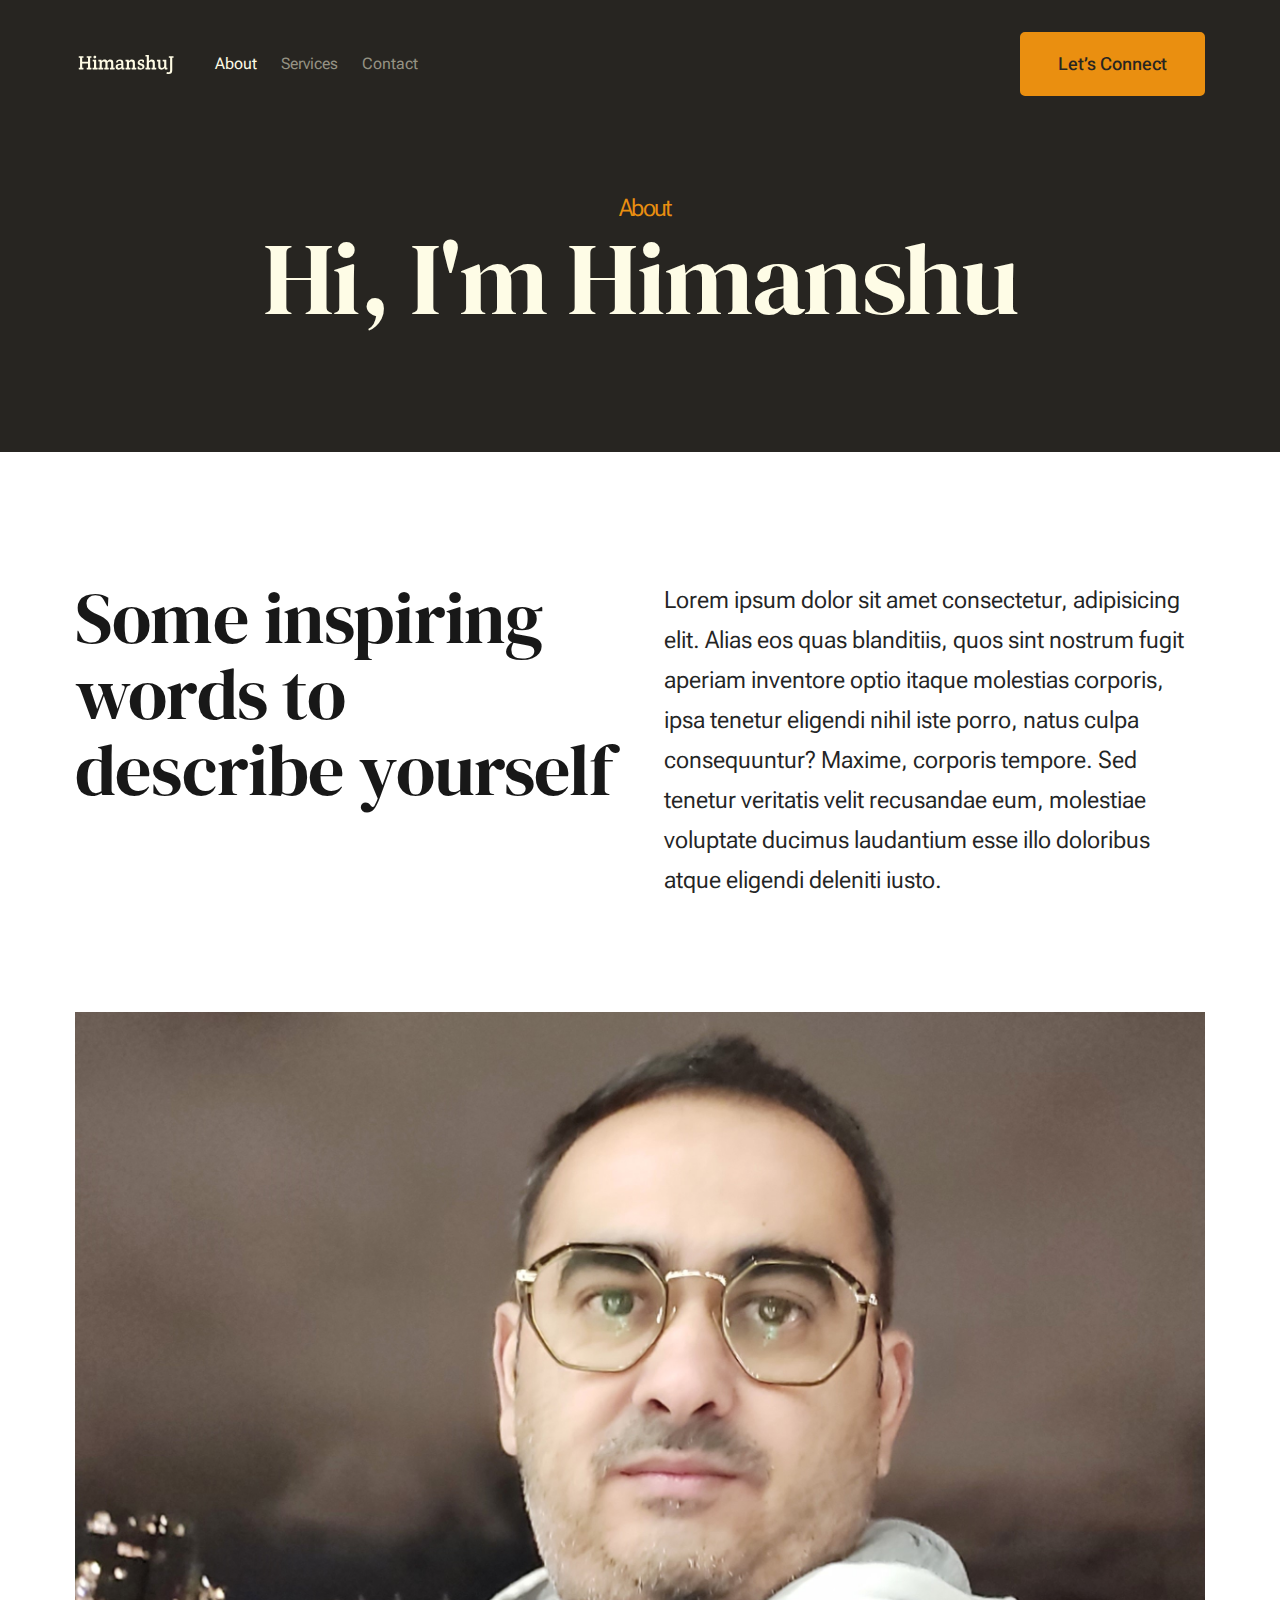
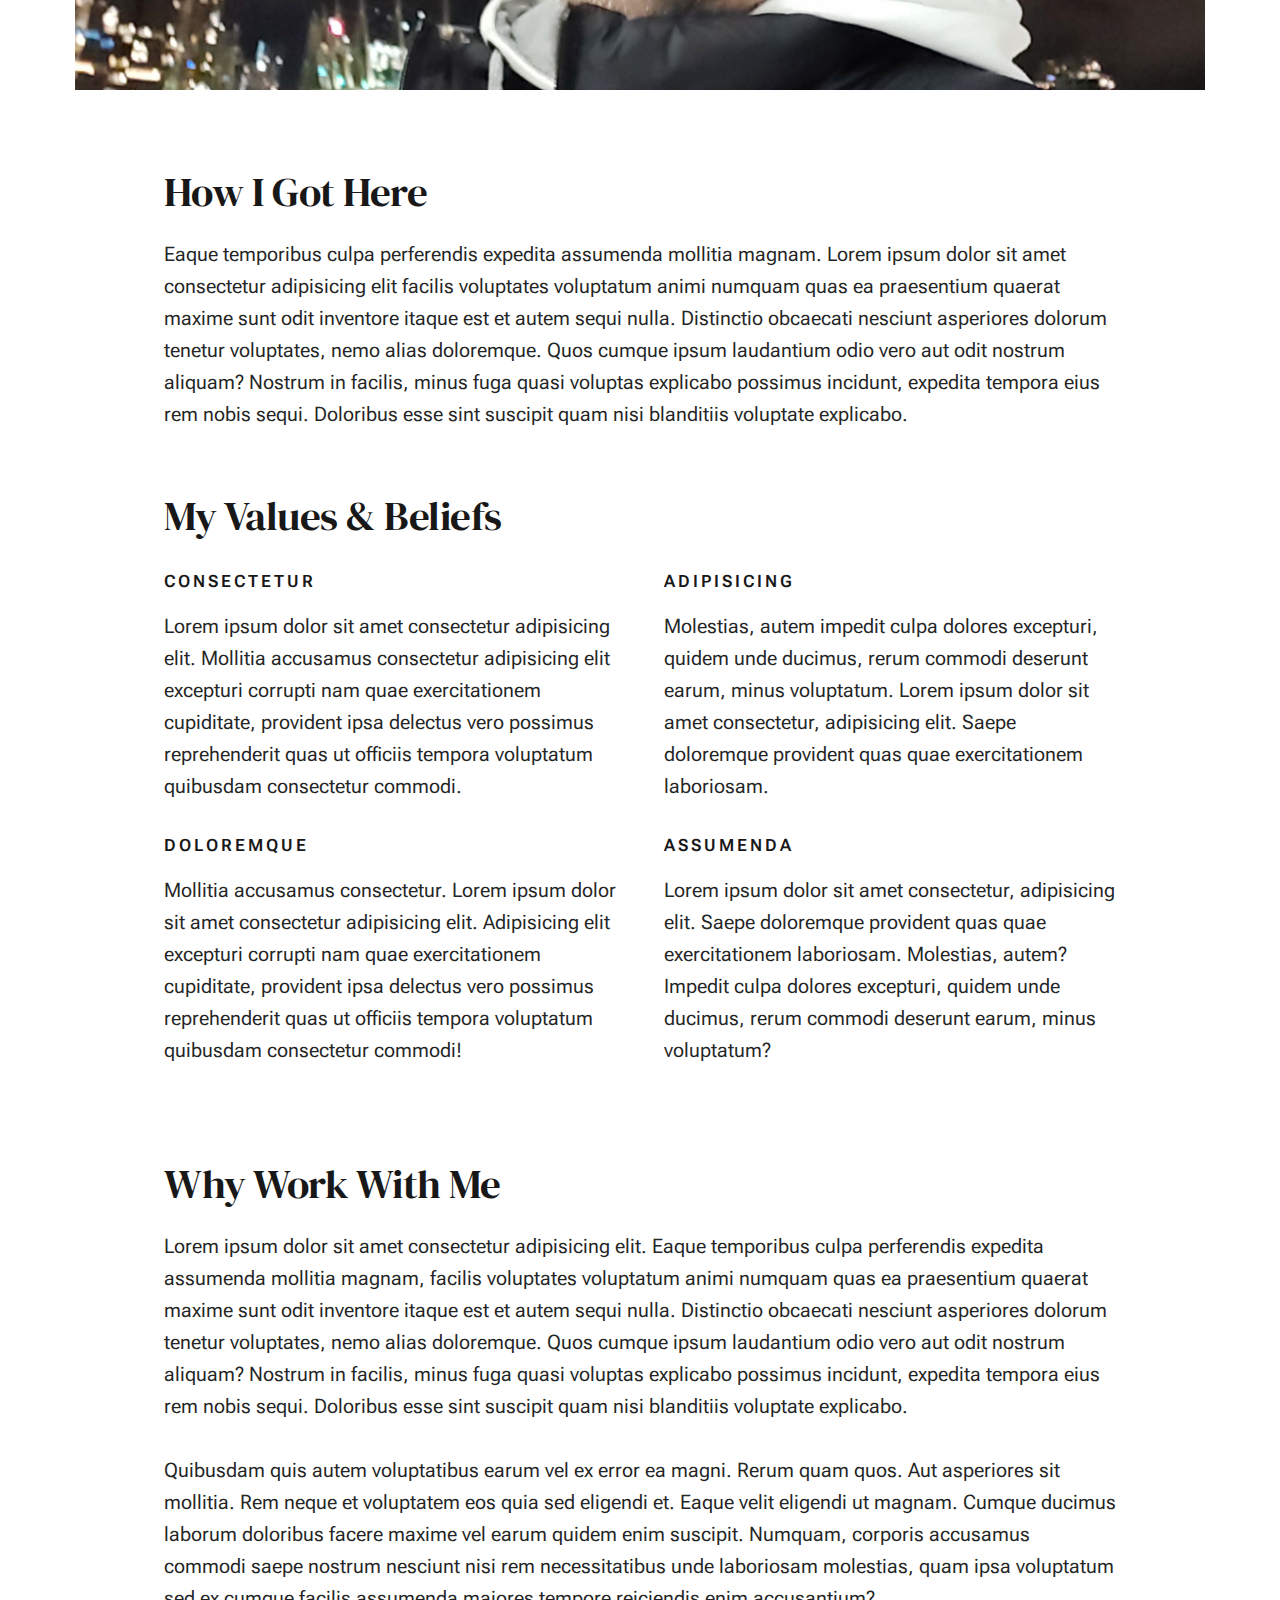
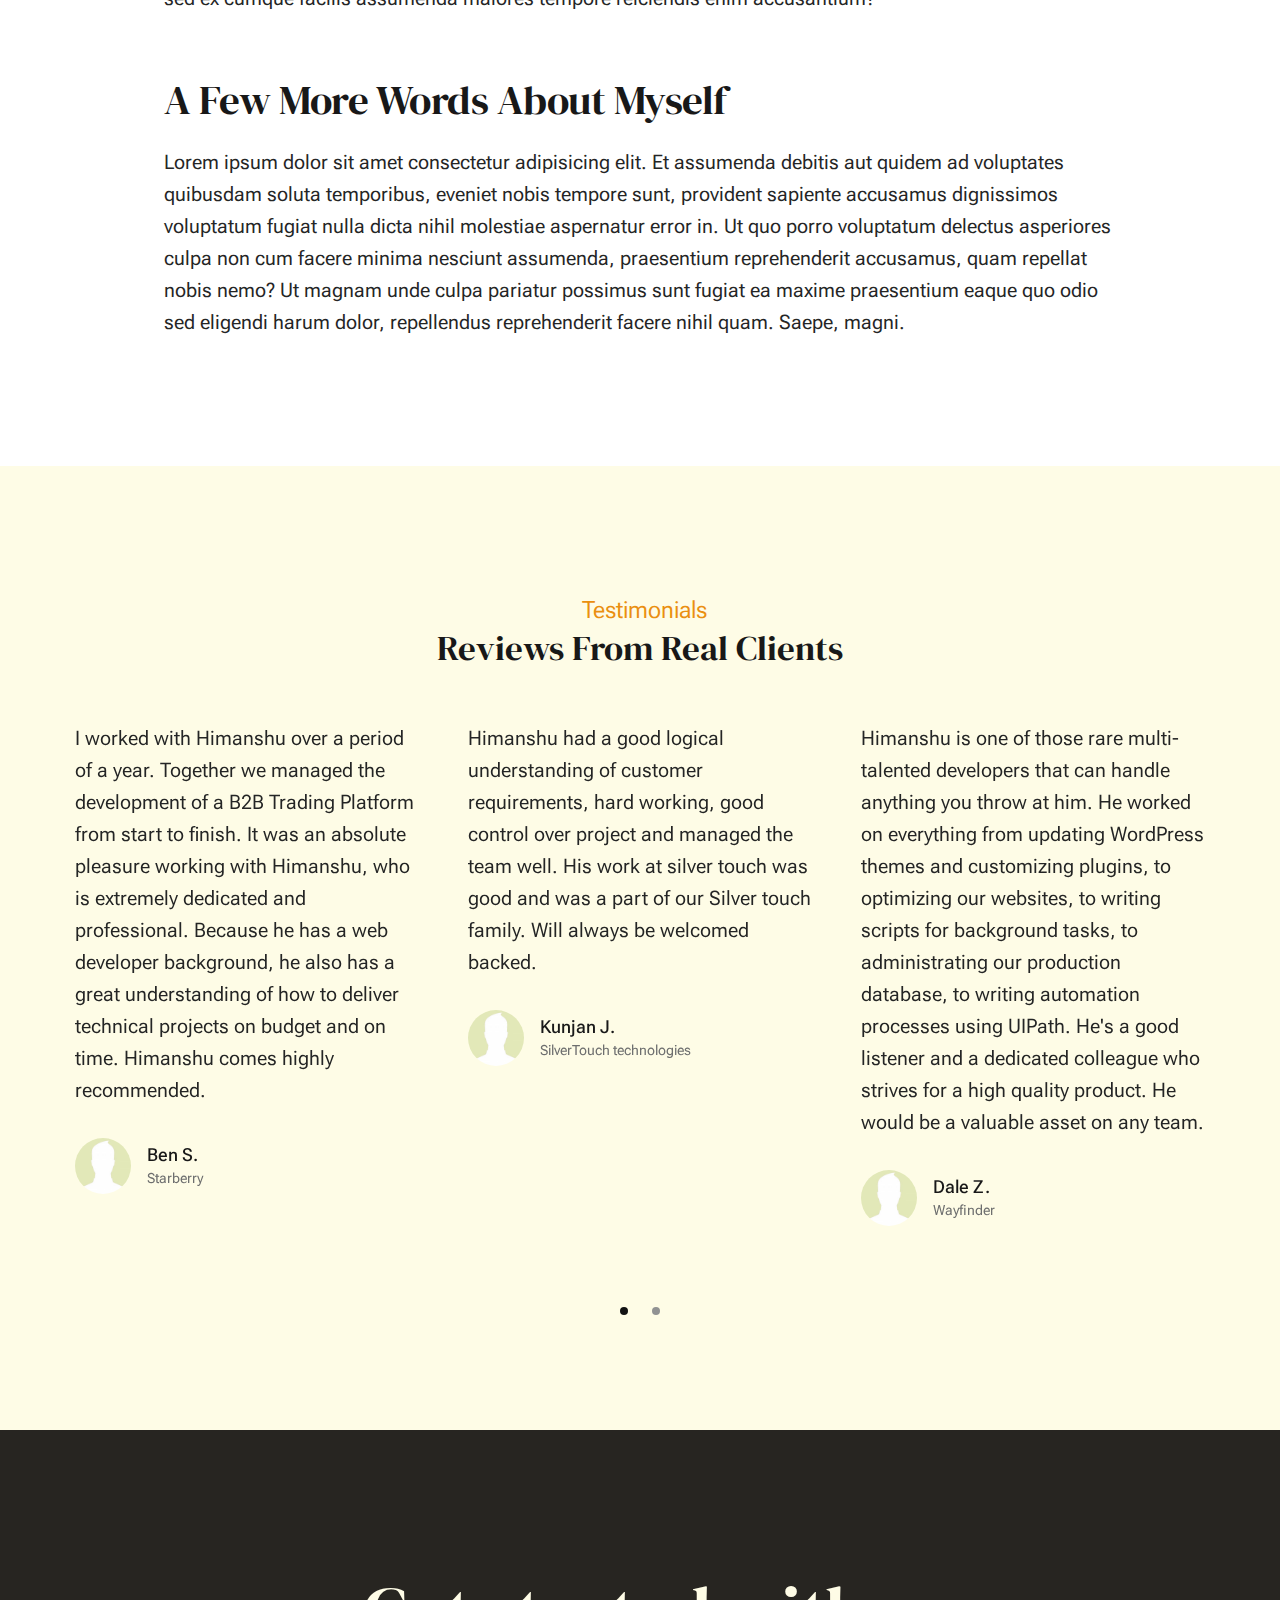
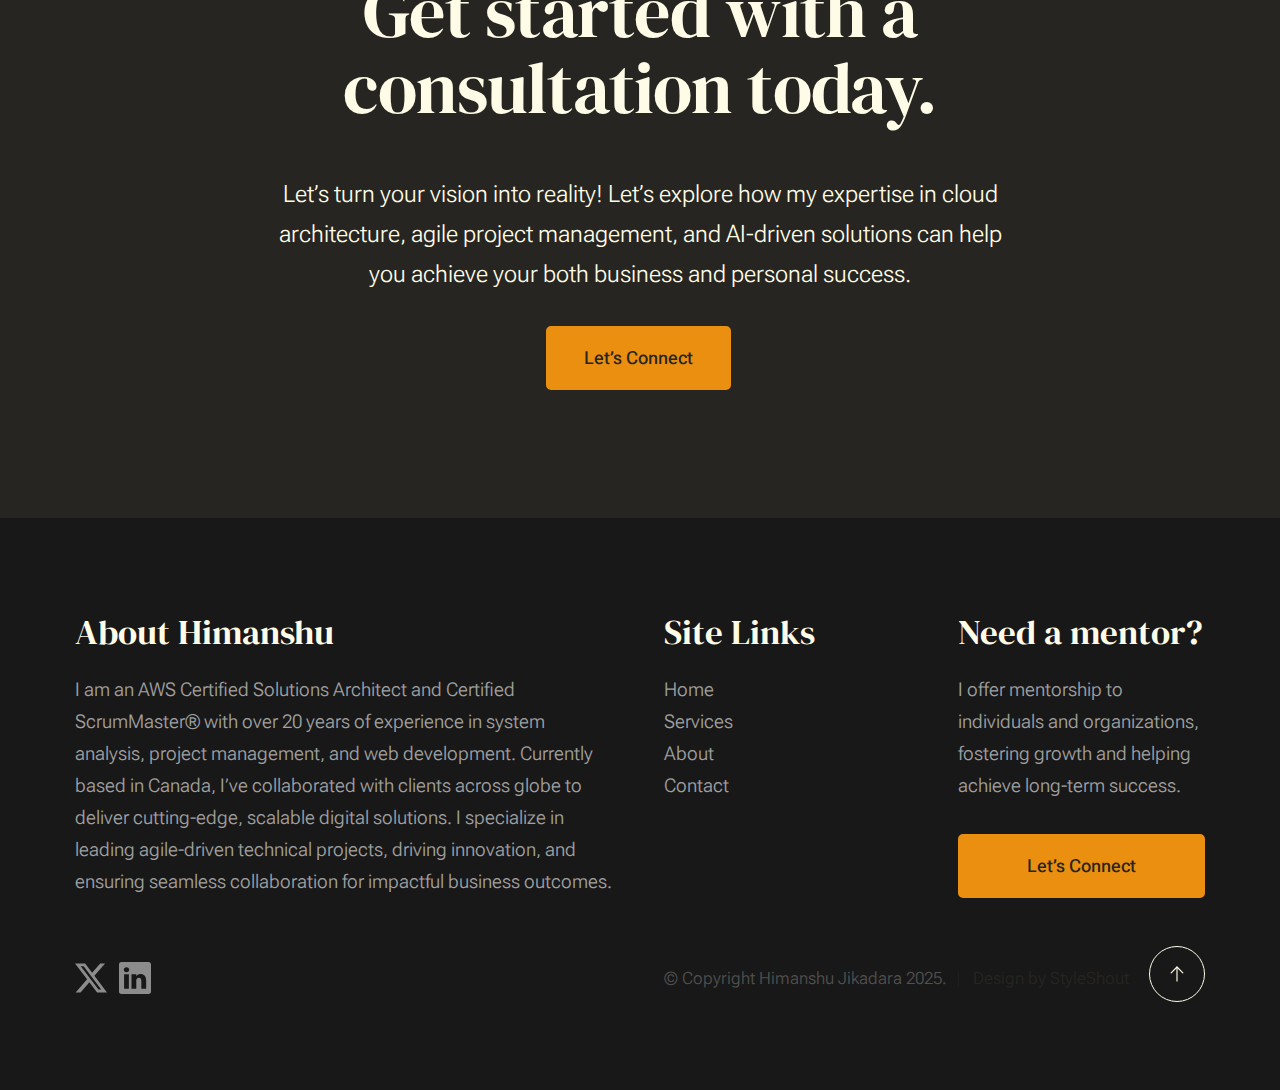
==== commit 4903fba0: "Updated the website contents" ====
--- a/about.html
+++ b/about.html
@@ -68,12 +68,12 @@
                     <ul class="s-header__menu-links">
                         <li class="current"><a href="about.html">About</a></li>
                         <li><a href="services.html">Services</a></li>
-                        <li><a href="blog.html">Blog</a></li>
+                        <!--li><a href="blog.html">Blog</a></li-->
                         <li><a href="contact.html">Contact</a></li>
                     </ul> <!-- s-header__menu-links -->
 
                     <div class="s-header__contact">
-                        <a href="contact.html" class="btn btn--primary s-header__contact-btn">Let's Work Together</a>                        
+                        <a href="contact.html" class="btn btn--primary s-header__contact-btn">Let’s Connect</a>                        
                     </div> <!-- s-header__contact -->
     
                 </nav> <!-- end s-header__nav -->
@@ -234,57 +234,65 @@
                                 <div class="swiper-wrapper">
                                     <div class="testimonials__slide swiper-slide">
                                         <p>
-                                        Molestiae incidunt consequatur quis ipsa autem nam sit enim magni. Voluptas tempore rem. 
-                                        Explicabo a quaerat sint autem dolore ducimus ut consequatur neque. Nisi dolores quaerat fuga rem nihil nostrum.
-                                        Laudantium quia consequatur molestias.
+                                            I worked with Himanshu over a period of a year. 
+                                            Together we managed the development of a B2B Trading Platform from start to finish.  
+                                            It was an absolute pleasure working with Himanshu, who is extremely dedicated and professional. 
+                                            Because he has a web developer background, he also has a great understanding of how to deliver 
+                                            technical projects on budget and on time. Himanshu comes highly recommended.
                                         </p>
                                         <div class="testimonials__author">
-                                            <img src="images/avatars/user-01.jpg" alt="Author image" class="testimonials__avatar">
+                                            <img src="images/avatars/no-profile-pic.jpg" alt="Author image" class="testimonials__avatar">
                                             <cite class="testimonials__cite">
-                                                <strong>John Rockefeller</strong>
-                                                <span>Standard Oil Co.</span>
+                                                <strong>Ben S.</strong>
+                                                <span>Starberry</span>
                                             </cite>
                                         </div>
                                     </div>
                                     <div class="testimonials__slide swiper-slide">
                                         <p>
-                                        Voluptas tempore rem. Molestiae incidunt consequatur quis ipsa autem nam sit enim magni. 
-                                        Explicabo a quaerat sint autem dolore ducimus ut consequatur neque. Nisi dolores quaerat fuga rem nihil nostrum.
-                                        Laudantium quia consequatur molestias.
+                                            Himanshu had a good logical understanding of customer requirements, 
+                                            hard working, good control over project and managed the team well. 
+                                            His work at silver touch was good and was a part of our Silver touch family. 
+                                            Will always be welcomed backed.
                                         </p>
                                         <div class="testimonials__author">
-                                            <img src="images/avatars/user-04.jpg" alt="Author image" class="testimonials__avatar">
+                                            <img src="images/avatars/no-profile-pic.jpg" alt="Author image" class="testimonials__avatar">
                                             <cite class="testimonials__cite">
-                                                <strong>Andrew Carnegie</strong>
-                                                <span>Carnegie Steel Co.</span>
+                                                <strong>Kunjan J.</strong>
+                                                <span>SilverTouch technologies</span>
                                             </cite>
                                         </div>
                                     </div>
                                     <div class="testimonials__slide swiper-slide">
                                         <p>
-                                        Nisi dolores quaerat fuga rem nihil nostrum. Molestiae incidunt consequatur quis ipsa autem nam sit enim magni. 
-                                        Voluptas tempore rem. Explicabo a quaerat sint autem dolore ducimus ut consequatur neque. 
-                                        Laudantium quia consequatur molestias.
+                                            Himanshu is one of those rare multi-talented developers that can handle anything 
+                                            you throw at him. He worked on everything from updating WordPress themes and customizing 
+                                            plugins, to optimizing our websites, to writing scripts for background tasks, 
+                                            to administrating our production database, to writing automation processes using UIPath. 
+                                            He's a good listener and a dedicated colleague who strives for a high quality product. 
+                                            He would be a valuable asset on any team.
                                         </p>
                                         <div class="testimonials__author">
-                                            <img src="images/avatars/user-06.jpg" alt="Author image" class="testimonials__avatar">
+                                            <img src="images/avatars/no-profile-pic.jpg" alt="Author image" class="testimonials__avatar">
                                             <cite class="testimonials__cite">
-                                                <strong>Henry Ford</strong>
-                                                <span>Ford Motor Co.</span>
+                                                <strong>Dale Z.</strong>
+                                                <span>Wayfinder</span>
                                             </cite>
                                         </div>
                                     </div>
                                     <div class="testimonials__slide swiper-slide">
                                         <p>
-                                        Molestiae incidunt consequatur quis ipsa autem nam sit enim magni. Voluptas tempore rem. 
-                                        Explicabo a quaerat sint autem dolore ducimus ut consequatur neque. Nisi dolores quaerat fuga rem nihil nostrum.
-                                        Laudantium quia consequatur molestias.
+                                            Himanshu was able to work on several projects at the same time, 
+                                            manage a team of people and deliver on all fronts. Many of the projects 
+                                            involved complicated cross-platform modifications and website updates and 
+                                            he always managed meet the deadline. His communication skills are excellent 
+                                            and he has a great understanding of production, management and support.
                                         </p>
                                         <div class="testimonials__author">
-                                            <img src="images/avatars/user-02.jpg" alt="Author image" class="testimonials__avatar">
+                                            <img src="images/avatars/no-profile-pic.jpg" alt="Author image" class="testimonials__avatar">
                                             <cite class="testimonials__cite">
-                                                <strong>John Morgan</strong>
-                                                <span>JP Morgan & Co.</span>
+                                                <strong>Vince S.</strong>
+                                                <span>Tangent Design</span>
                                             </cite>
                                         </div>
                                     </div> 
@@ -313,9 +321,12 @@
                         Get started with a consultation today.
                         </h2>
                         <p class="lead">
-                        Lorem ipsum dolor sit, amet consectetur adipisicing elit. Quis rem, esse doloribus sint eaque at debitis enim vitae minus expedita ratione dignissimos sit nostrum optio sequi. Ipsa at beatae quam.
+                            Let’s turn your vision into reality!
+                            Let’s explore how my expertise
+                             in cloud architecture, agile project management, and AI-driven solutions 
+                             can help you achieve your both business and personal success.
                         </p>
-                        <a href="contact.html" class="btn btn--primary">Let's Work Together</a>
+                        <a href="contact.html" class="btn btn--primary">Let’s Connect</a>
                     </div>
 
                 </div>
@@ -331,10 +342,13 @@
                 <div class="column xl-6 lg-6 md-12 s-footer__block s-footer__about">                    
                     <h3>About Himanshu</h3>
                     <p>
-                    Lorem ipsum dolor sit amet consectetur adipisicing elit. Voluptas illum quasi facere libero, 
-                    fugiat laboriosam possimus reprehenderit eveniet vero voluptatum fugit ad quis veritatis suscipit beatae 
-                    incidunt perferendis tempore earum hic repellendus quisquam recusandae ipsa id esse. Nobis, aut deleniti.
-                    Lorem ipsum dolor sit amet consectetur, adipisicing elit. Facere ratione dignissimos.
+                        I am an AWS Certified Solutions Architect and Certified ScrumMaster® 
+                        with over 20 years of experience in system analysis, project management, 
+                        and web development. Currently based in Canada, I’ve collaborated with 
+                        clients across globe to deliver cutting-edge, 
+                        scalable digital solutions. I specialize in leading agile-driven 
+                        technical projects, driving innovation, and ensuring seamless collaboration 
+                        for impactful business outcomes.
                     </p>               
                 </div>                
                 <div class="column xl-3 lg-6 md-12 s-footer__block s-footer__site-links">
@@ -342,21 +356,21 @@
                     <ul class="link-list">
                         <li><a href="index.html">Home</a></li>
                         <li><a href="services.html">Services</a></li>
-                        <li><a href="blog.html">Blog</a></li>
+                        <!--li><a href="blog.html">Blog</a></li-->
                         <li><a href="about.html">About</a></li>
                         <li><a href="contact.html">Contact</a></li>
                         
                     </ul>
                 </div>
                 <div class="column xl-3 lg-6 md-12 tab-12 s-footer__block s-footer__newsletter">
-                    <h3>Newsletter</h3>
+                    <h3>Need a mentor?</h3>
 
                     <p>
-                    Lorem ipsum dolor sit amet consectetur, adipisicing elit. Facere ratione dignissimos.
+                        I offer mentorship to individuals and organizations, fostering growth and helping achieve long-term success.
                     </p>
 
                     <div class="subscribe-form">
-                        <a target="_blank" class="btn btn--primary btn--big u-fullwidth">Let's Work Together</a>
+                        <a href="contact.html" class="btn btn--primary btn--big u-fullwidth">Let’s Connect</a>
                         <div class="mc-status"></div>
                     </div>
                 </div>
@@ -366,25 +380,13 @@
                 <div class="column xl-6 lg-12">
                     <ul class="s-footer__social social-list">
                         <li>
-                            <a href="#0">
-                                <svg xmlns="http://www.w3.org/2000/svg" width="24" height="24" viewBox="0 0 16 16" style="fill:rgba(0, 0, 0, 1);"><path d="M16 8.049c0-4.446-3.582-8.05-8-8.05C3.58 0-.002 3.603-.002 8.05c0 4.017 2.926 7.347 6.75 7.951v-5.625h-2.03V8.05H6.75V6.275c0-2.017 1.195-3.131 3.022-3.131.876 0 1.791.157 1.791.157v1.98h-1.009c-.993 0-1.303.621-1.303 1.258v1.51h2.218l-.354 2.326H9.25V16c3.824-.604 6.75-3.934 6.75-7.951"></path></svg>
-                                <span class="u-screen-reader-text">Facebook</span>
-                            </a>
-                        </li>
-                        <li>
-                            <a href="#0">
+                            <a href="https://x.com/hims_jikadara" target="_blank">
                                 <svg xmlns="http://www.w3.org/2000/svg" width="24" height="24" viewBox="0 0 16 16" style="fill:rgba(0, 0, 0, 1);"><path d="M12.6.75h2.454l-5.36 6.142L16 15.25h-4.937l-3.867-5.07-4.425 5.07H.316l5.733-6.57L0 .75h5.063l3.495 4.633L12.601.75Zm-.86 13.028h1.36L4.323 2.145H2.865z"></path></svg>
                                 <span class="u-screen-reader-text">X</span>
                             </a>
                         </li>
                         <li>
-                            <a href="#0">
-                                <svg xmlns="http://www.w3.org/2000/svg" width="24" height="24" viewBox="0 0 16 16" style="fill:rgba(0, 0, 0, 1);"><path d="M8 0C5.829 0 5.556.01 4.703.048 3.85.088 3.269.222 2.76.42a3.9 3.9 0 0 0-1.417.923A3.9 3.9 0 0 0 .42 2.76C.222 3.268.087 3.85.048 4.7.01 5.555 0 5.827 0 8.001c0 2.172.01 2.444.048 3.297.04.852.174 1.433.372 1.942.205.526.478.972.923 1.417.444.445.89.719 1.416.923.51.198 1.09.333 1.942.372C5.555 15.99 5.827 16 8 16s2.444-.01 3.298-.048c.851-.04 1.434-.174 1.943-.372a3.9 3.9 0 0 0 1.416-.923c.445-.445.718-.891.923-1.417.197-.509.332-1.09.372-1.942C15.99 10.445 16 10.173 16 8s-.01-2.445-.048-3.299c-.04-.851-.175-1.433-.372-1.941a3.9 3.9 0 0 0-.923-1.417A3.9 3.9 0 0 0 13.24.42c-.51-.198-1.092-.333-1.943-.372C10.443.01 10.172 0 7.998 0zm-.717 1.442h.718c2.136 0 2.389.007 3.232.046.78.035 1.204.166 1.486.275.373.145.64.319.92.599s.453.546.598.92c.11.281.24.705.275 1.485.039.843.047 1.096.047 3.231s-.008 2.389-.047 3.232c-.035.78-.166 1.203-.275 1.485a2.5 2.5 0 0 1-.599.919c-.28.28-.546.453-.92.598-.28.11-.704.24-1.485.276-.843.038-1.096.047-3.232.047s-2.39-.009-3.233-.047c-.78-.036-1.203-.166-1.485-.276a2.5 2.5 0 0 1-.92-.598 2.5 2.5 0 0 1-.6-.92c-.109-.281-.24-.705-.275-1.485-.038-.843-.046-1.096-.046-3.233s.008-2.388.046-3.231c.036-.78.166-1.204.276-1.486.145-.373.319-.64.599-.92s.546-.453.92-.598c.282-.11.705-.24 1.485-.276.738-.034 1.024-.044 2.515-.045zm4.988 1.328a.96.96 0 1 0 0 1.92.96.96 0 0 0 0-1.92m-4.27 1.122a4.109 4.109 0 1 0 0 8.217 4.109 4.109 0 0 0 0-8.217m0 1.441a2.667 2.667 0 1 1 0 5.334 2.667 2.667 0 0 1 0-5.334"></path></svg>
-                                <span class="u-screen-reader-text">Instagram</span>
-                            </a>
-                        </li>
-                        <li>
-                            <a href="#0">
+                            <a href="https://www.linkedin.com/in/himanshu-jikadara" target="_blank">
                                 <svg xmlns="http://www.w3.org/2000/svg" width="24" height="24" viewBox="0 0 16 16" style="fill: rgba(0, 0, 0, 1);"><path d="M0 1.146C0 .513.526 0 1.175 0h13.65C15.474 0 16 .513 16 1.146v13.708c0 .633-.526 1.146-1.175 1.146H1.175C.526 16 0 15.487 0 14.854zm4.943 12.248V6.169H2.542v7.225zm-1.2-8.212c.837 0 1.358-.554 1.358-1.248-.015-.709-.52-1.248-1.342-1.248S2.4 3.226 2.4 3.934c0 .694.521 1.248 1.327 1.248zm4.908 8.212V9.359c0-.216.016-.432.08-.586.173-.431.568-.878 1.232-.878.869 0 1.216.662 1.216 1.634v3.865h2.401V9.25c0-2.22-1.184-3.252-2.764-3.252-1.274 0-1.845.7-2.165 1.193v.025h-.016l.016-.025V6.169h-2.4c.03.678 0 7.225 0 7.225z"></path></svg>
                                 <span class="u-screen-reader-text">LinkedIn</span>
                             </a>
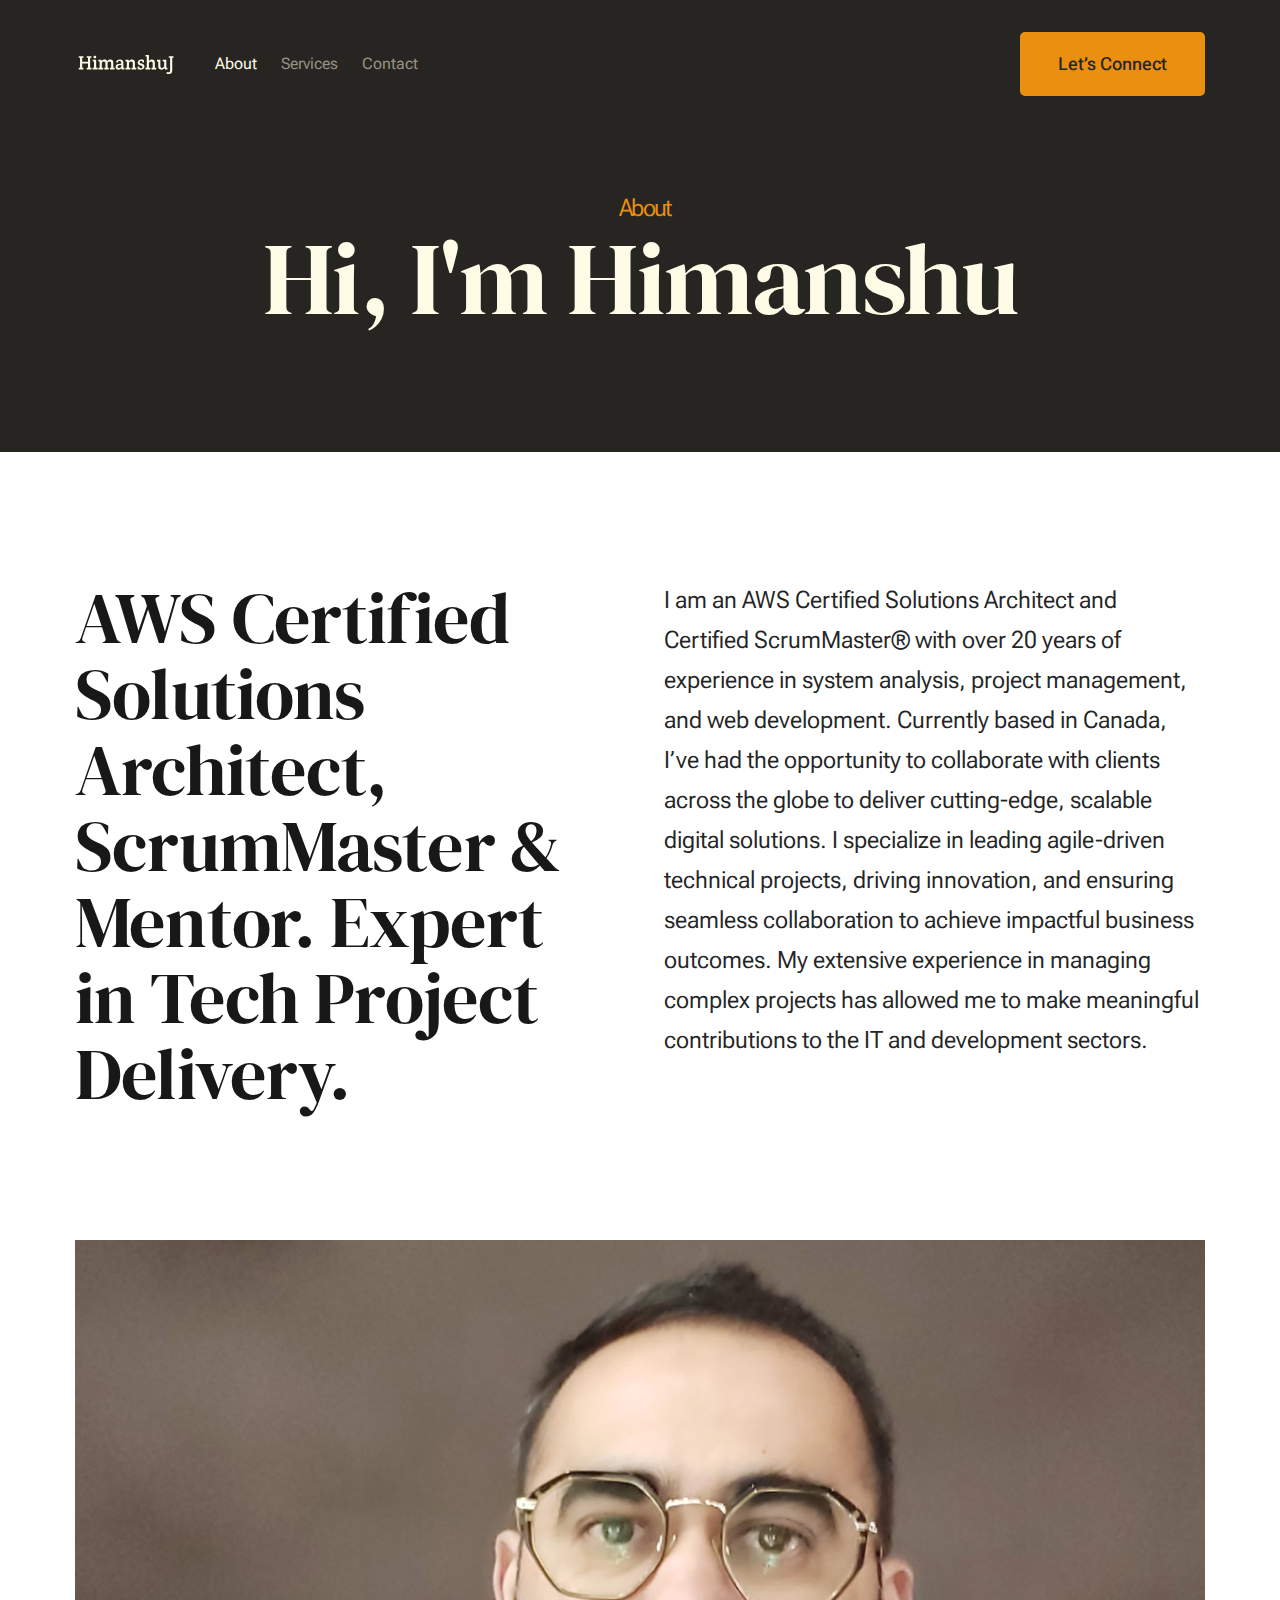
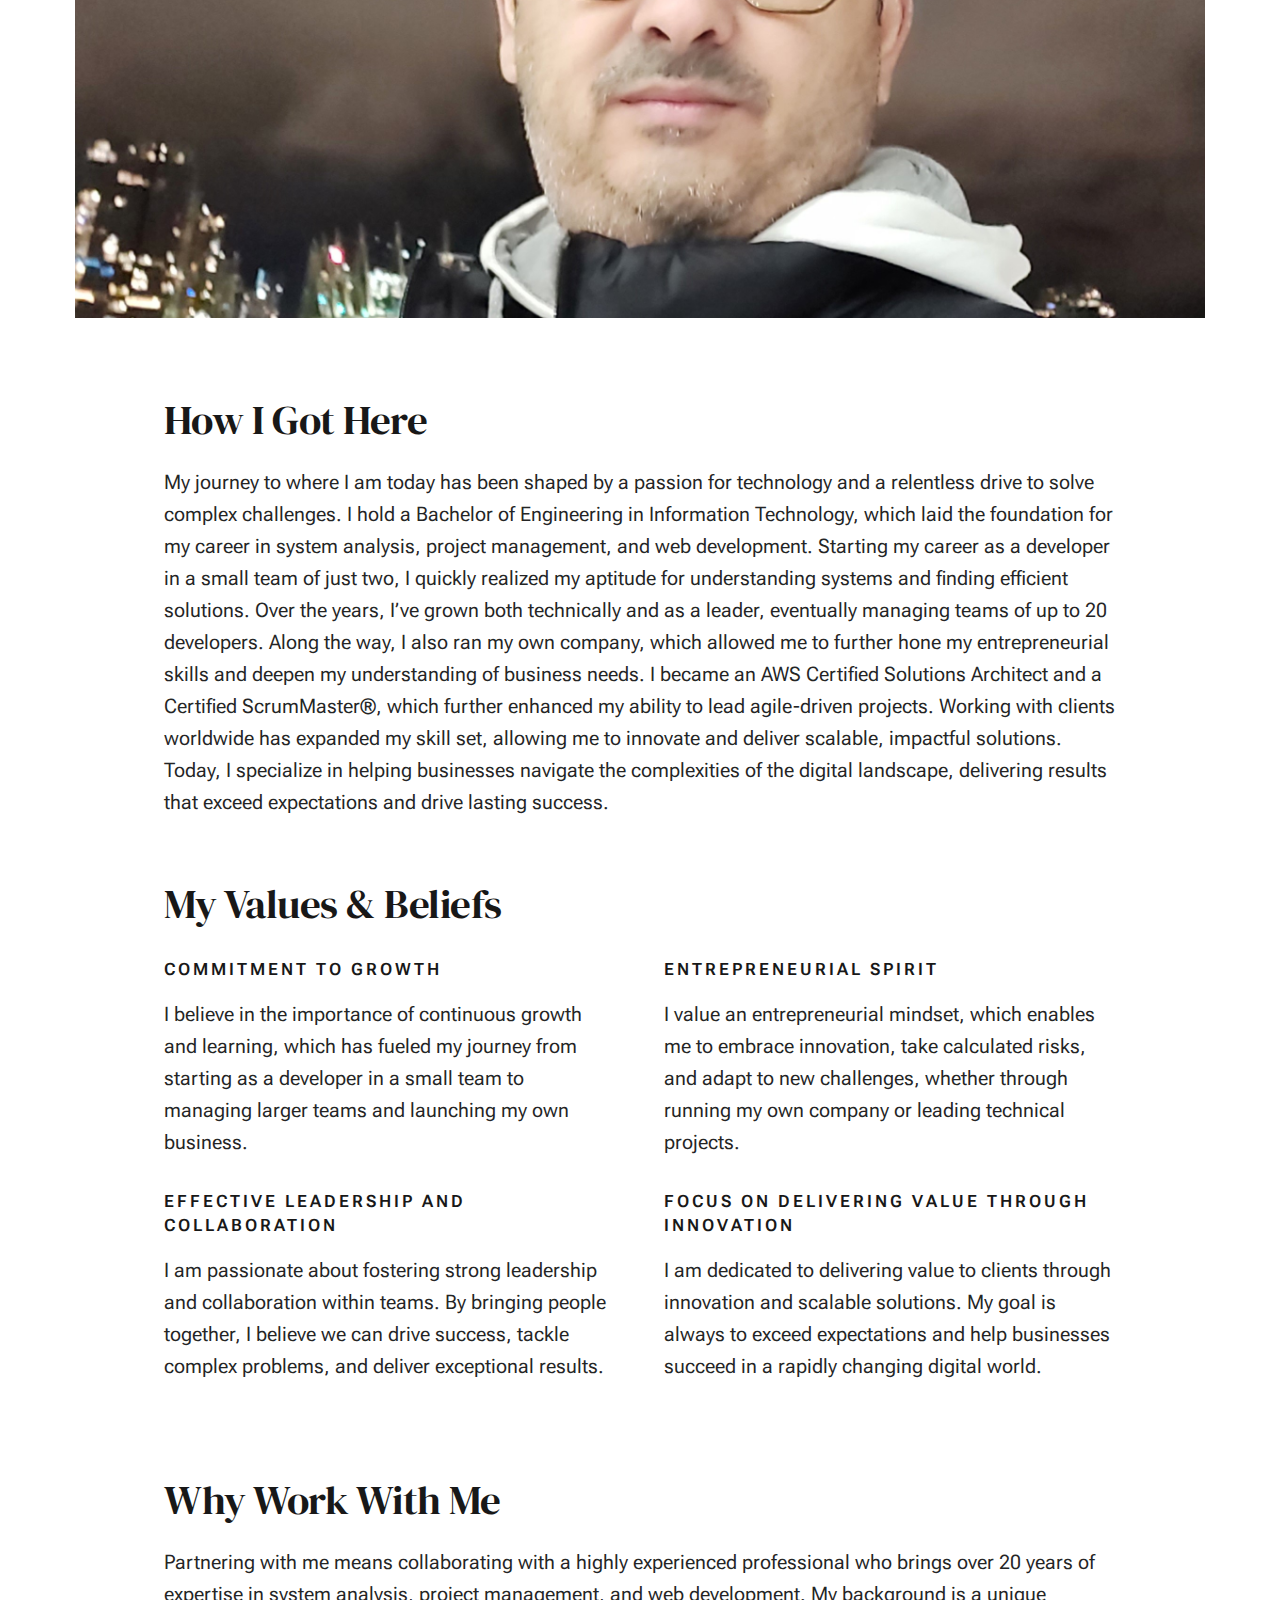
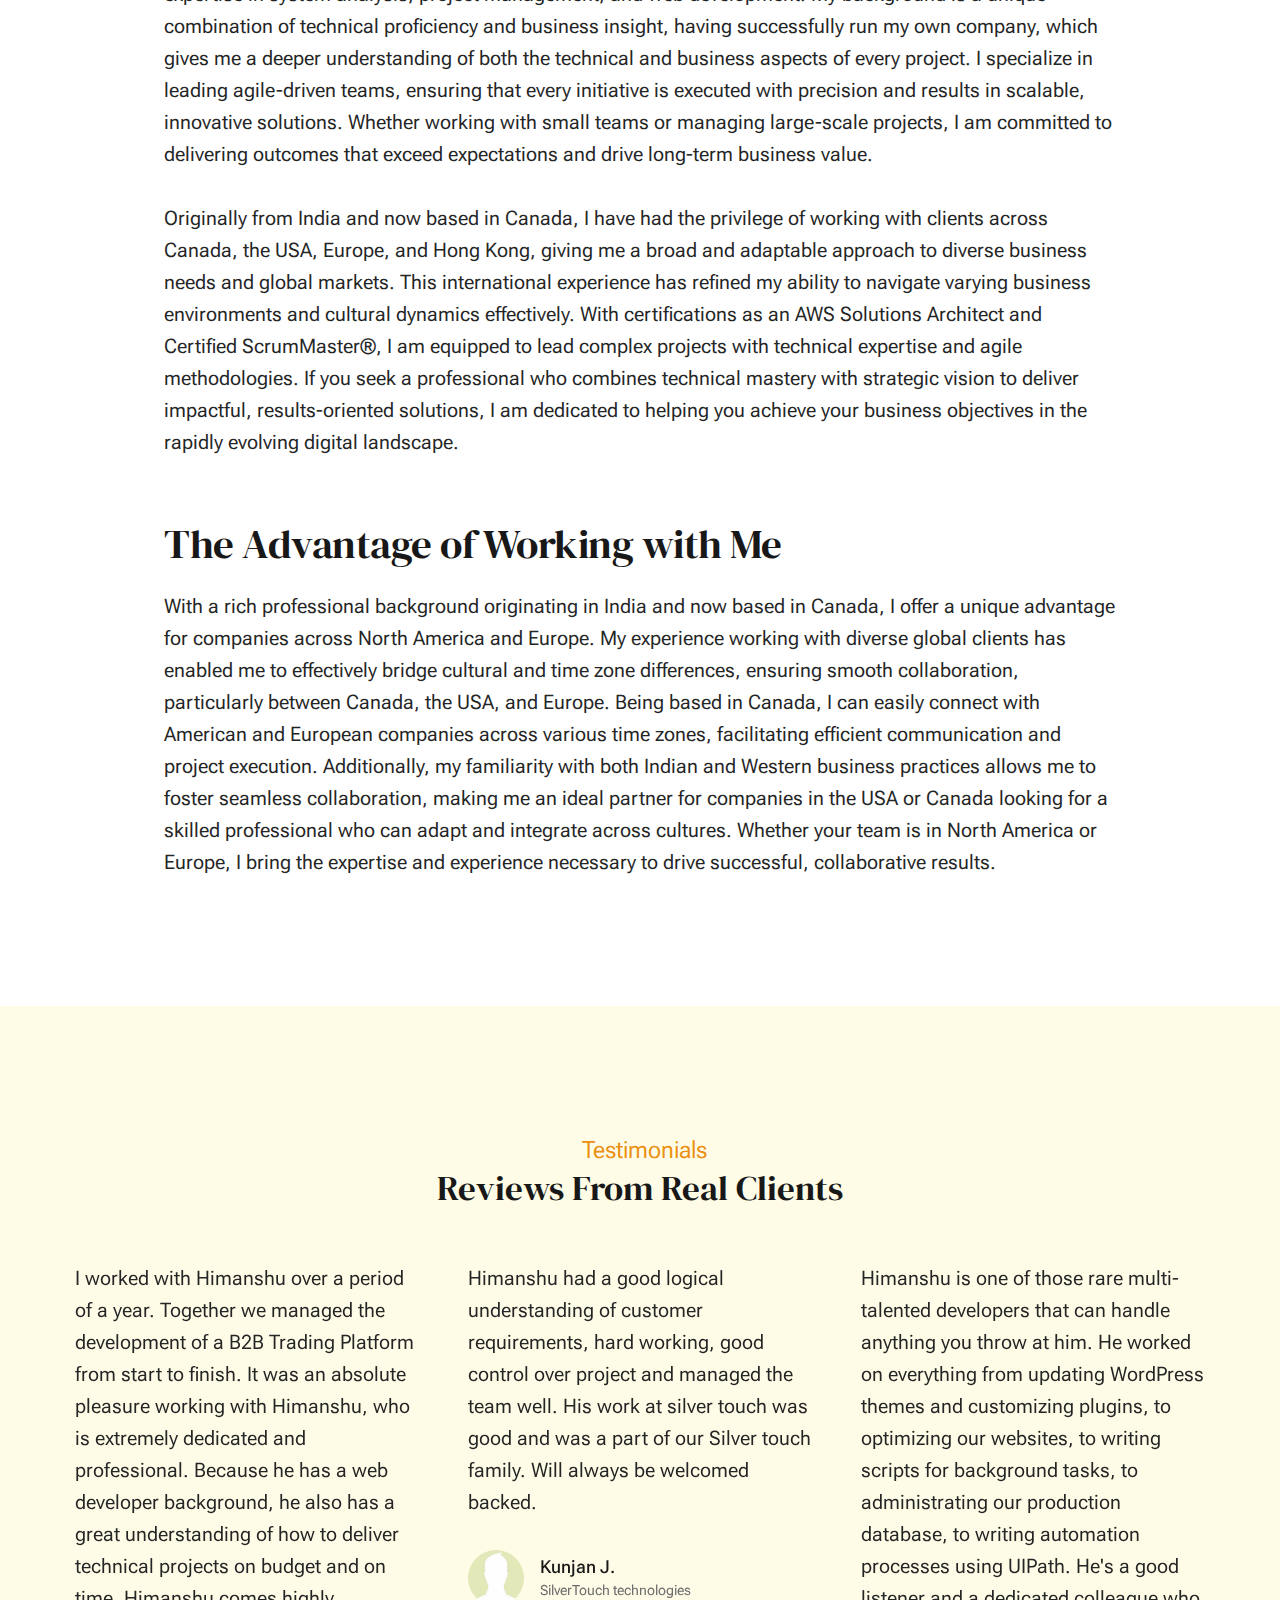
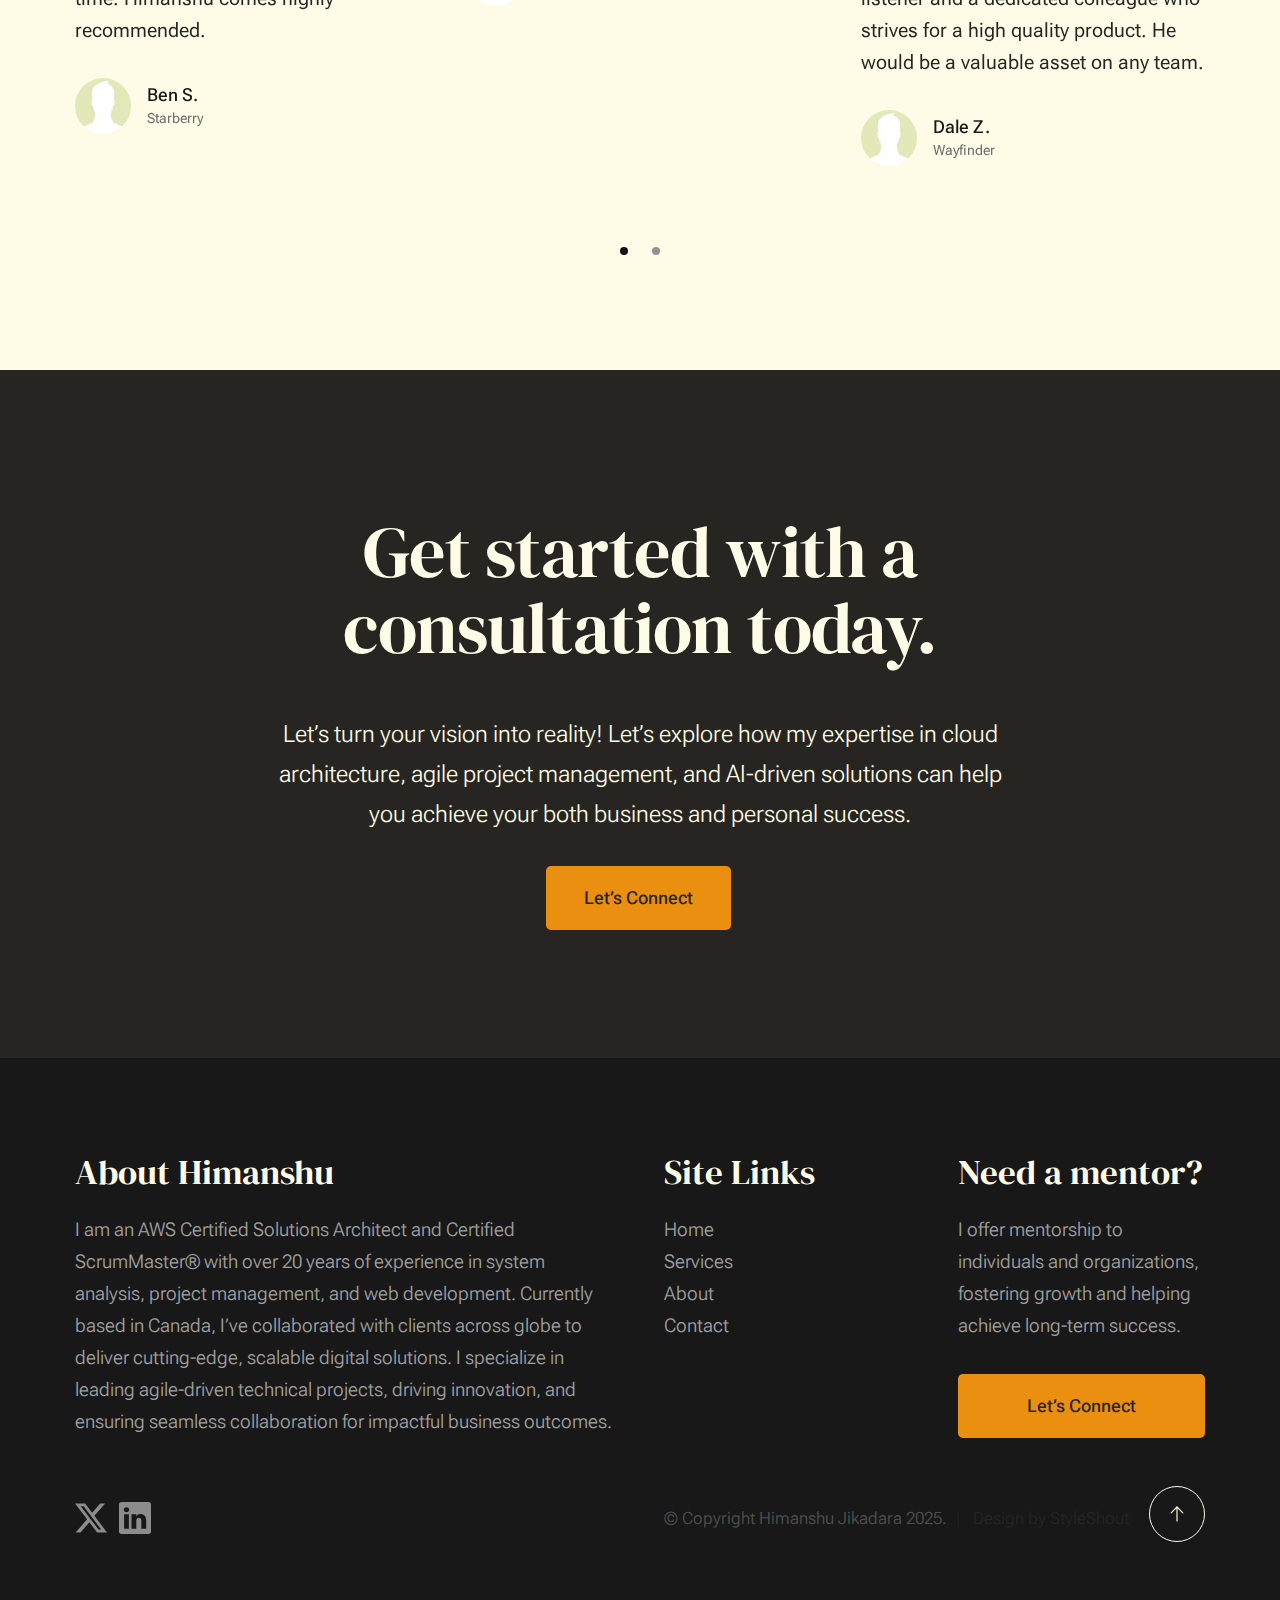
==== commit e3fdca9f: "Updated about and services" ====
--- a/about.html
+++ b/about.html
@@ -103,14 +103,21 @@
 
                     <div class="row pageintro">
                         <div class="column xl-6 lg-12">
-                            <h2 class="text-display-title">Some inspiring words to describe yourself</h2>
+                            <h2 class="text-display-title">
+                                AWS Certified Solutions Architect, ScrumMaster & Mentor. 
+                                Expert in Tech Project Delivery.</h2>
                         </div>
                         <div class="column xl-6 lg-12 u-flexitem-x-right">
                             <p class="lead">
-                            Lorem ipsum dolor sit amet consectetur, adipisicing elit. Alias eos quas blanditiis, quos sint nostrum fugit aperiam 
-                            inventore optio itaque molestias corporis, ipsa tenetur eligendi nihil iste porro, natus culpa consequuntur? Maxime, 
-                            corporis tempore. Sed tenetur veritatis velit recusandae eum, molestiae voluptate ducimus laudantium esse illo 
-                            doloribus atque eligendi deleniti iusto. 
+                                I am an AWS Certified Solutions Architect and Certified ScrumMaster® 
+                                with over 20 years of experience in system analysis, project management, 
+                                and web development. Currently based in Canada, I’ve had the opportunity 
+                                to collaborate with clients across the globe to deliver cutting-edge, 
+                                scalable digital solutions. I specialize in leading agile-driven 
+                                technical projects, driving innovation, and ensuring seamless collaboration 
+                                to achieve impactful business outcomes. My extensive experience in managing 
+                                complex projects has allowed me to make meaningful contributions to the IT 
+                                and development sectors.
                             </p>
                         </div>                       
                     </div> <!-- end pageintro -->   
@@ -131,11 +138,20 @@
 
                             <h2>How I Got Here</h2>
                             <p>
-                            Eaque temporibus culpa perferendis expedita assumenda mollitia magnam. Lorem ipsum dolor sit amet consectetur adipisicing elit
-                            facilis voluptates voluptatum animi numquam quas ea praesentium quaerat maxime sunt odit inventore itaque est et autem sequi nulla. 
-                            Distinctio obcaecati nesciunt asperiores dolorum tenetur voluptates, nemo alias doloremque. Quos cumque ipsum laudantium odio vero 
-                            aut odit nostrum aliquam? Nostrum in facilis, minus fuga quasi voluptas explicabo possimus incidunt, expedita tempora eius rem nobis sequi. 
-                            Doloribus esse sint suscipit quam nisi blanditiis voluptate explicabo.
+                                My journey to where I am today has been shaped by a passion for technology and a 
+                                relentless drive to solve complex challenges. I hold a Bachelor of Engineering in 
+                                Information Technology, which laid the foundation for my career in system analysis, 
+                                project management, and web development. Starting my career as a developer in a 
+                                small team of just two, I quickly realized my aptitude for understanding systems 
+                                and finding efficient solutions. Over the years, I’ve grown both technically and 
+                                as a leader, eventually managing teams of up to 20 developers. Along the way, I 
+                                also ran my own company, which allowed me to further hone my entrepreneurial 
+                                skills and deepen my understanding of business needs. I became an AWS Certified 
+                                Solutions Architect and a Certified ScrumMaster®, which further enhanced my ability 
+                                to lead agile-driven projects. Working with clients worldwide has expanded my skill 
+                                set, allowing me to innovate and deliver scalable, impactful solutions. Today, I 
+                                specialize in helping businesses navigate the complexities of the digital landscape, 
+                                delivering results that exceed expectations and drive lasting success.
                             </p>
 
                             <h2 class="u-add-bottom">My Values & Beliefs</h2>
@@ -143,67 +159,72 @@
                             <div class="grid-list-items list-items">
                                 <div class="grid-list-items__item list-items__item u-remove-bottom">
                                     <div class="list-items__item-header">
-                                        <h6 class="list-items__item-small-title">Consectetur</h6>
+                                        <h6 class="list-items__item-small-title">Commitment to Growth</h6>
                                     </div>
                                     <p>
-                                    Lorem ipsum dolor sit amet consectetur adipisicing elit. Mollitia accusamus consectetur adipisicing elit excepturi corrupti 
-                                    nam quae exercitationem cupiditate, provident ipsa delectus vero possimus reprehenderit quas ut officiis tempora voluptatum 
-                                    quibusdam consectetur commodi.
+                                        I believe in the importance of continuous growth and learning, which has fueled 
+                                        my journey from starting as a developer in a small team to managing larger teams 
+                                        and launching my own business.
                                     </p>
                                 </div>
                                 <div class="grid-list-items__item list-items__item u-remove-bottom">
                                     <div class="list-items__item-header">
-                                        <h6 class="list-items__item-small-title">Adipisicing</h6>
+                                        <h6 class="list-items__item-small-title">Entrepreneurial Spirit</h6>
                                     </div>
                                     <p> 
-                                    Molestias, autem impedit culpa dolores excepturi, quidem unde ducimus, rerum commodi deserunt earum, minus voluptatum.
-                                    Lorem ipsum dolor sit amet consectetur, adipisicing elit. Saepe doloremque provident quas quae exercitationem laboriosam.
+                                        I value an entrepreneurial mindset, which enables me to embrace innovation, take 
+                                        calculated risks, and adapt to new challenges, whether through running my own company 
+                                        or leading technical projects.
                                     </p>
                                 </div>
                                 <div class="grid-list-items__item list-items__item u-remove-bottom">
                                     <div class="list-items__item-header">
-                                        <h6 class="list-items__item-small-title">Doloremque</h6>
+                                        <h6 class="list-items__item-small-title">Effective Leadership and Collaboration</h6>
                                     </div>
                                     <p>
-                                    Mollitia accusamus consectetur. Lorem ipsum dolor sit amet consectetur adipisicing elit. Adipisicing elit excepturi corrupti 
-                                    nam quae exercitationem cupiditate, provident ipsa delectus vero possimus reprehenderit quas ut officiis tempora voluptatum 
-                                    quibusdam consectetur commodi!
+                                        I am passionate about fostering strong leadership and collaboration within teams. 
+                                        By bringing people together, I believe we can drive success, tackle complex problems, 
+                                        and deliver exceptional results.
                                     </p>
                                 </div>
                                 <div class="grid-list-items__item list-items__item u-remove-bottom">
                                     <div class="list-items__item-header">
-                                        <h6 class="list-items__item-small-title">Assumenda</h6>
+                                        <h6 class="list-items__item-small-title">Focus on Delivering Value through innovation</h6>
                                     </div>
                                     <p>
-                                    Lorem ipsum dolor sit amet consectetur, adipisicing elit. Saepe doloremque provident quas quae exercitationem laboriosam. 
-                                    Molestias, autem? Impedit culpa dolores excepturi, quidem unde ducimus, rerum commodi deserunt earum, minus voluptatum?
+                                        I am dedicated to delivering value to clients through innovation and scalable solutions. 
+                                        My goal is always to exceed expectations and help businesses succeed in a rapidly changing 
+                                        digital world.
                                     </p>
                                 </div>
                             </div> <!--grid-list-items -->
 
                             <h2>Why Work With Me</h2>
                             <p>
-                            Lorem ipsum dolor sit amet consectetur adipisicing elit. Eaque temporibus culpa perferendis expedita assumenda mollitia magnam, 
-                            facilis voluptates voluptatum animi numquam quas ea praesentium quaerat maxime sunt odit inventore itaque est et autem sequi nulla. 
-                            Distinctio obcaecati nesciunt asperiores dolorum tenetur voluptates, nemo alias doloremque. Quos cumque ipsum laudantium odio vero aut 
-                            odit nostrum aliquam? Nostrum in facilis, minus fuga quasi voluptas explicabo possimus incidunt, expedita tempora eius rem nobis sequi. 
-                            Doloribus esse sint suscipit quam nisi blanditiis voluptate explicabo.
+                                Partnering with me means collaborating with a highly experienced professional who brings over 20 years
+                                 of expertise in system analysis, project management, and web development. My background is a unique 
+                                 combination of technical proficiency and business insight, having successfully run my own company, 
+                                 which gives me a deeper understanding of both the technical and business aspects of every project. 
+                                 I specialize in leading agile-driven teams, ensuring that every initiative is executed with 
+                                 precision and results in scalable, innovative solutions. Whether working with small teams or 
+                                 managing large-scale projects, I am committed to delivering outcomes that exceed expectations 
+                                 and drive long-term business value.
                             </p>
 
                             <p>
-                            Quibusdam quis autem voluptatibus earum vel ex error ea magni. Rerum quam quos. Aut asperiores sit mollitia. Rem neque et voluptatem 
-                            eos quia sed eligendi et. Eaque velit eligendi ut magnam. Cumque ducimus laborum doloribus facere maxime vel earum quidem enim suscipit. 
-                            Numquam, corporis accusamus commodi saepe nostrum nesciunt nisi rem necessitatibus unde laboriosam molestias, quam ipsa voluptatum sed 
-                            ex cumque facilis assumenda maiores tempore reiciendis enim accusantium?
+                                Originally from India and now based in Canada, I have had the privilege of working with clients 
+                                across Canada, the USA, Europe, and Hong Kong, giving me a broad and adaptable approach to diverse 
+                                business needs and global markets. This international experience has refined my ability to navigate 
+                                varying business environments and cultural dynamics effectively. With certifications as an AWS 
+                                Solutions Architect and Certified ScrumMaster®, I am equipped to lead complex projects with 
+                                technical expertise and agile methodologies. If you seek a professional who combines technical 
+                                mastery with strategic vision to deliver impactful, results-oriented solutions, I am dedicated 
+                                to helping you achieve your business objectives in the rapidly evolving digital landscape.
                             </p>                   
 
-                            <h2>A Few More Words About Myself</h2>
+                            <h2>The Advantage of Working with Me</h2>
                             <p>
-                            Lorem ipsum dolor sit amet consectetur adipisicing elit. Et assumenda debitis aut quidem ad voluptates quibusdam soluta temporibus, 
-                            eveniet nobis tempore sunt, provident sapiente accusamus dignissimos voluptatum fugiat nulla dicta nihil molestiae aspernatur error in. 
-                            Ut quo porro voluptatum delectus asperiores culpa non cum facere minima nesciunt assumenda, praesentium reprehenderit accusamus, quam 
-                            repellat nobis nemo? Ut magnam unde culpa pariatur possimus sunt fugiat ea maxime praesentium eaque quo odio sed eligendi harum dolor, 
-                            repellendus reprehenderit facere nihil quam. Saepe, magni.
+                                With a rich professional background originating in India and now based in Canada, I offer a unique advantage for companies across North America and Europe. My experience working with diverse global clients has enabled me to effectively bridge cultural and time zone differences, ensuring smooth collaboration, particularly between Canada, the USA, and Europe. Being based in Canada, I can easily connect with American and European companies across various time zones, facilitating efficient communication and project execution. Additionally, my familiarity with both Indian and Western business practices allows me to foster seamless collaboration, making me an ideal partner for companies in the USA or Canada looking for a skilled professional who can adapt and integrate across cultures. Whether your team is in North America or Europe, I bring the expertise and experience necessary to drive successful, collaborative results.
                             </p>
 
                         </div> <!-- end grid-block-->
